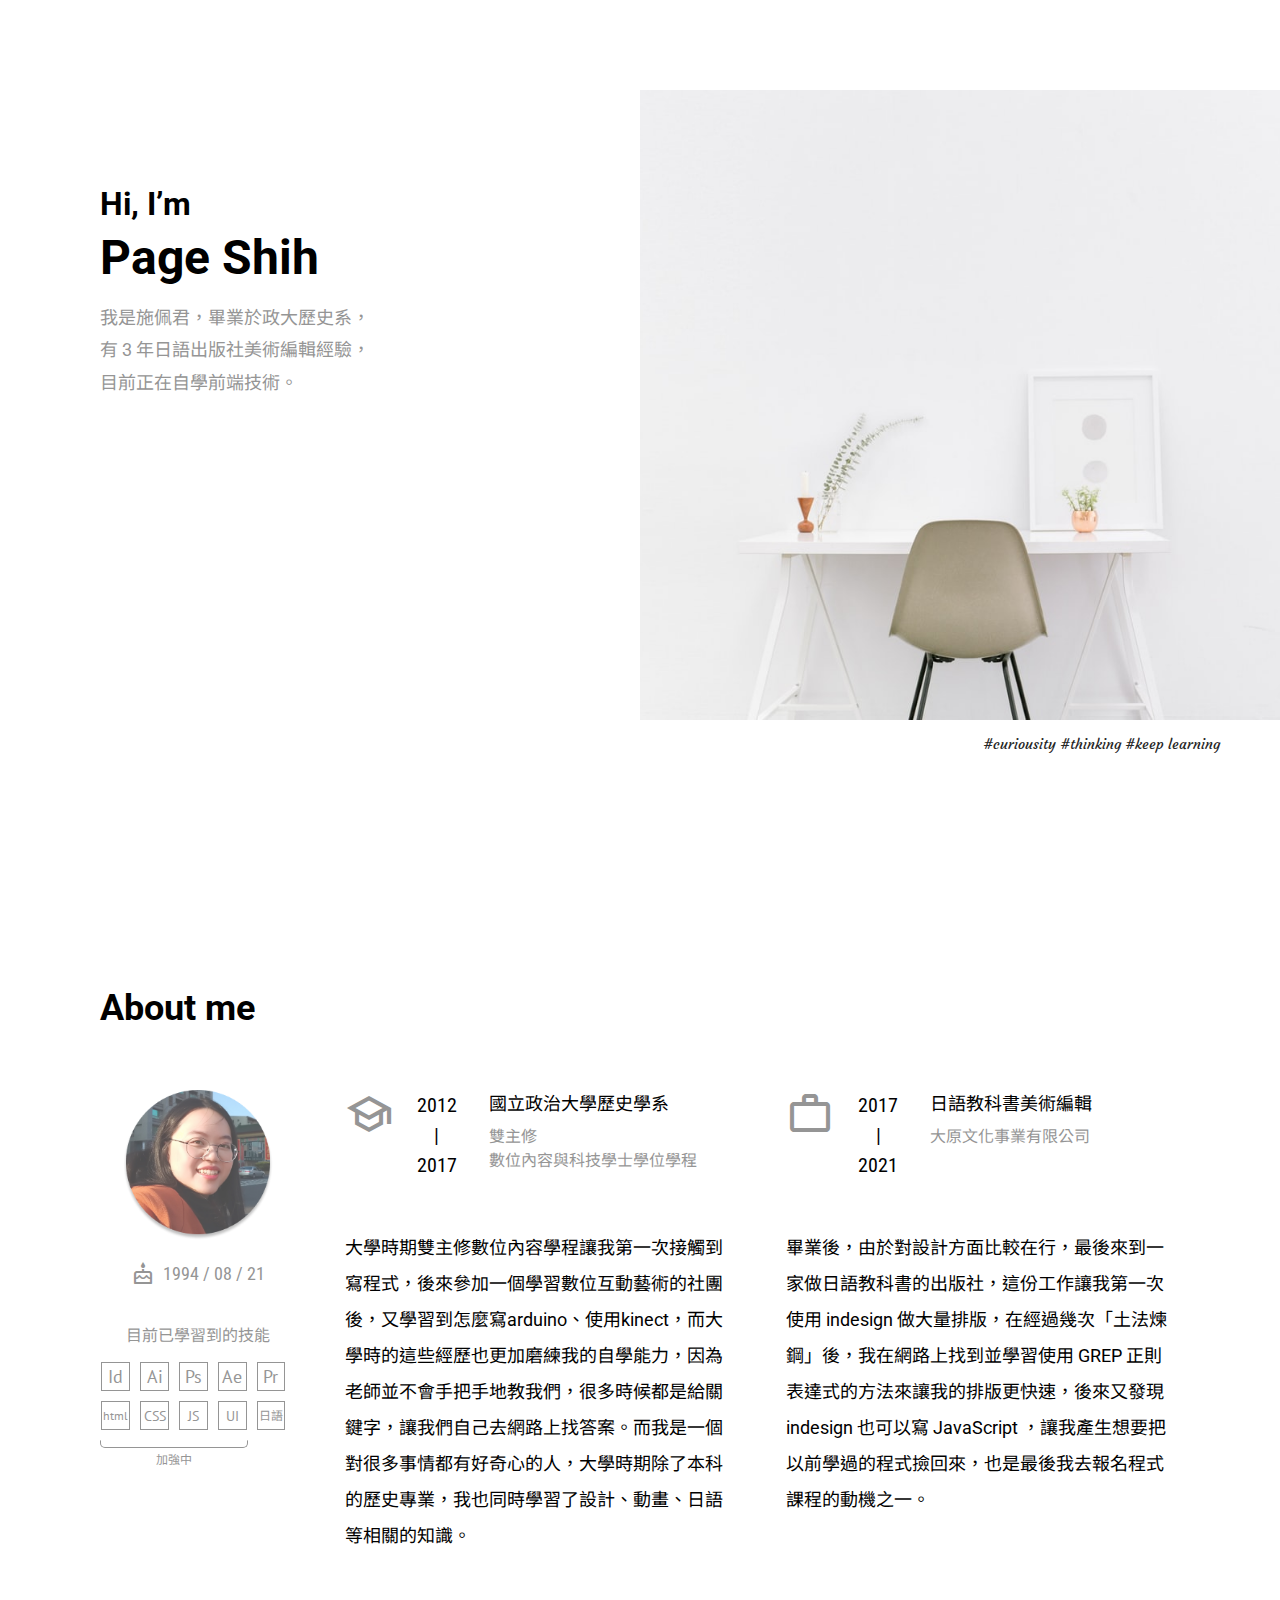
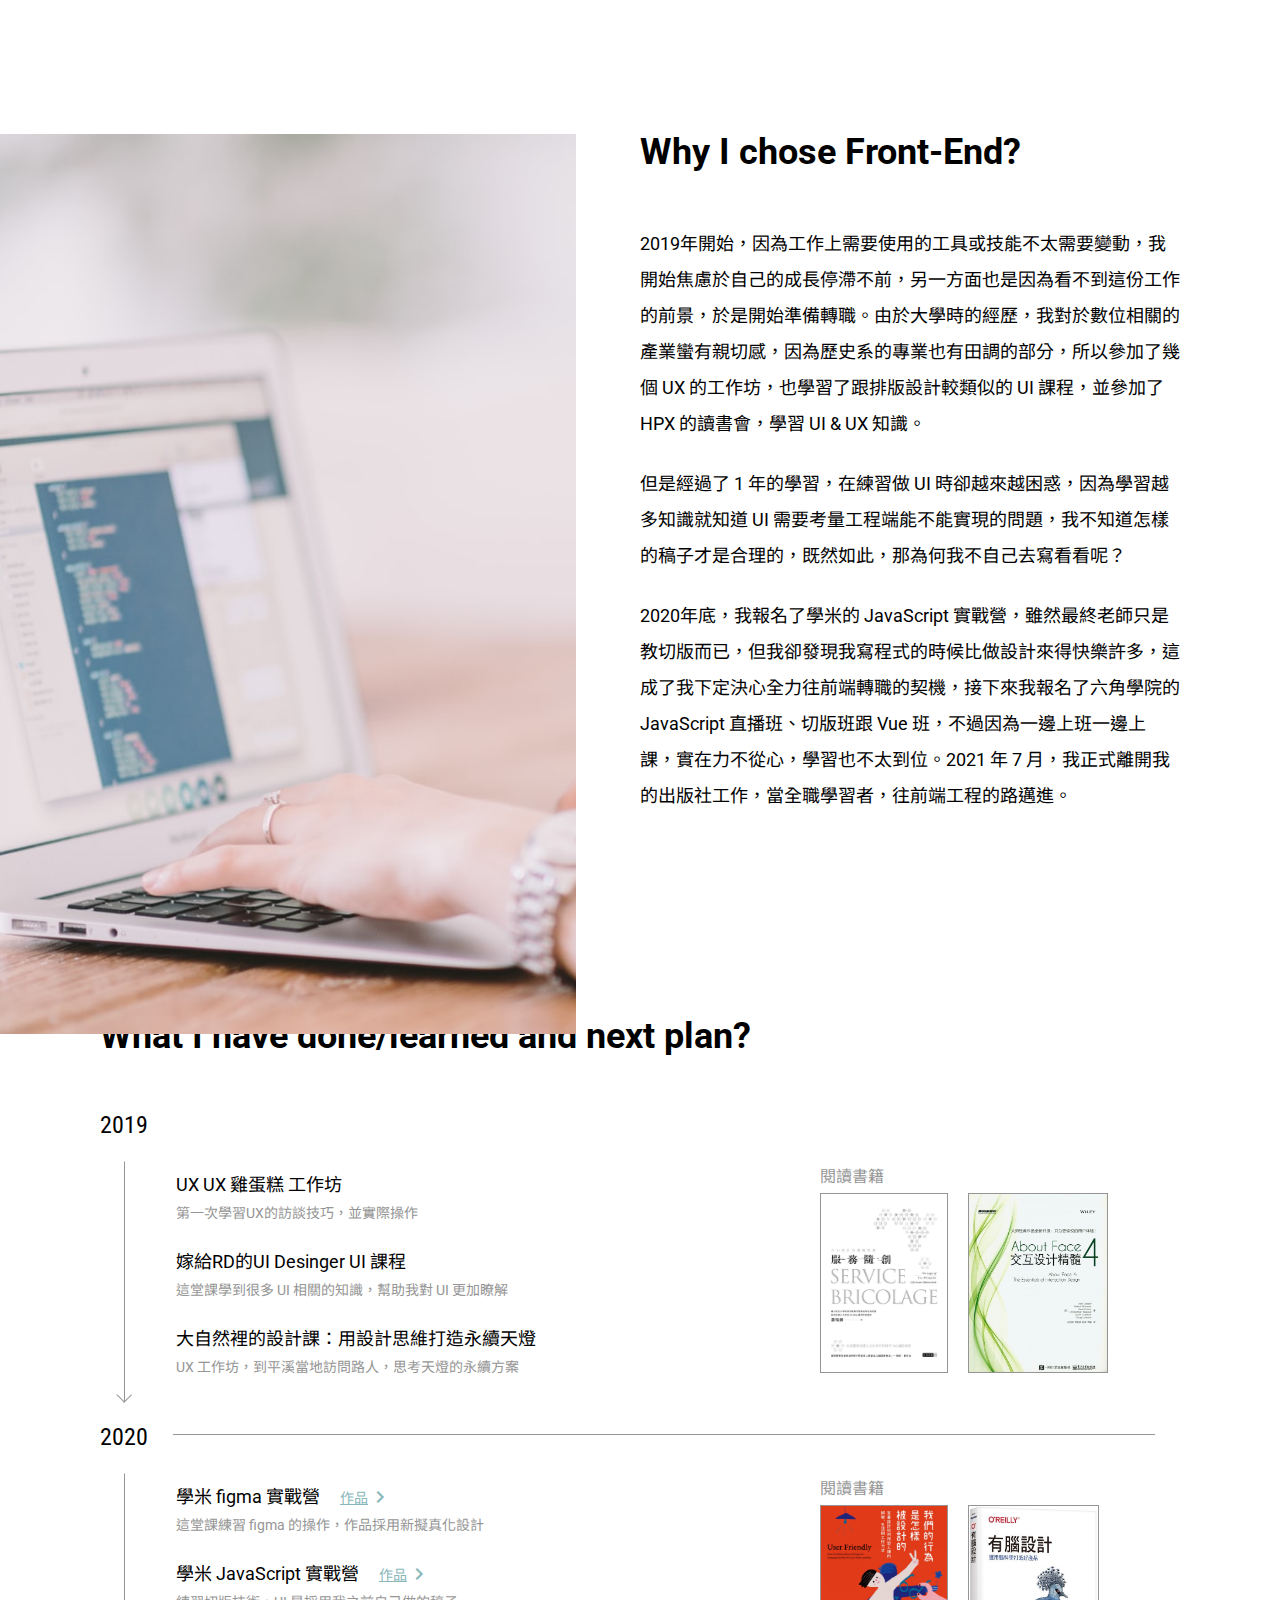
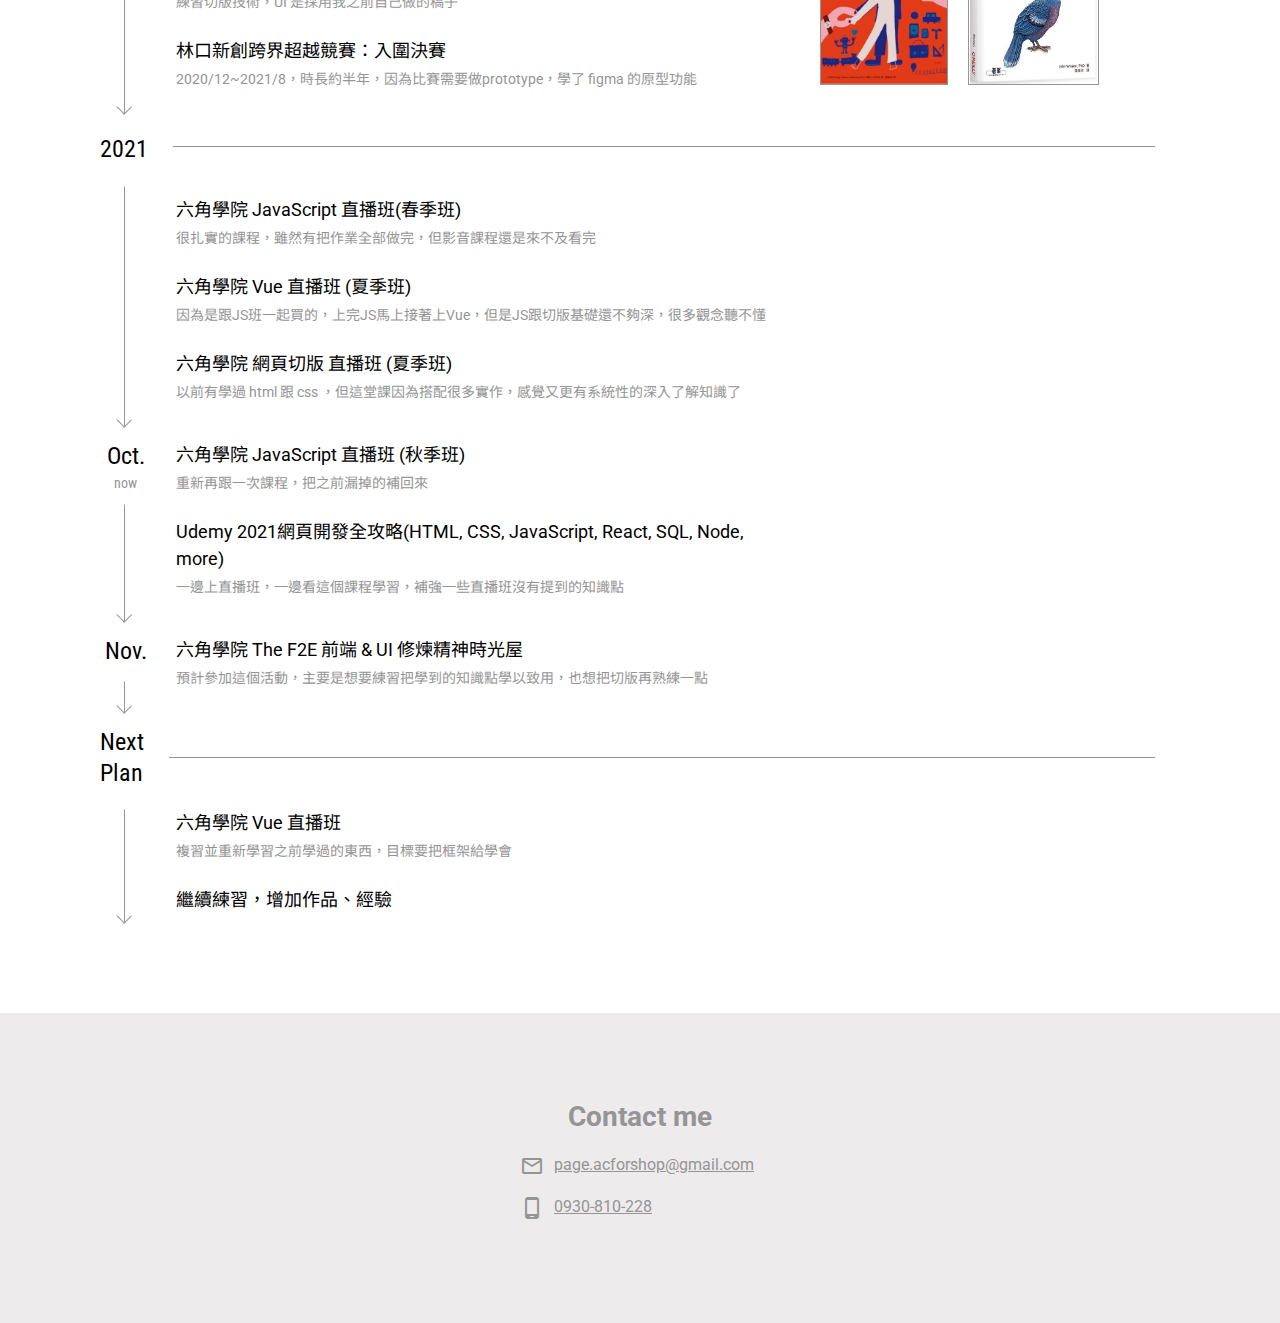
==== index.html @ a5bfc5cd "Add files via upload" ====
<!DOCTYPE html>
<html lang="en">

<head>
    <meta charset="UTF-8">
    <meta http-equiv="X-UA-Compatible" content="IE=edge">
    <meta name="viewport" content="width=device-width, initial-scale=1.0">
    <title>Document</title>
    <link href="https://fonts.googleapis.com/icon?family=Material+Icons+Outlined" rel="stylesheet">
    <link rel="preconnect" href="https://fonts.googleapis.com">
    <link rel="preconnect" href="https://fonts.gstatic.com" crossorigin>
    <link
        href="https://fonts.googleapis.com/css2?family=Courgette&family=Noto+Sans+TC&family=PT+Sans&family=Roboto+Condensed&family=Roboto:wght@400;700&display=swap"
        rel="stylesheet">
    <link rel="stylesheet" href="./style/style.css">
    <link rel="stylesheet" href="https://pro.fontawesome.com/releases/v5.10.0/css/all.css" integrity="sha384-AYmEC3Yw5cVb3ZcuHtOA93w35dYTsvhLPVnYs9eStHfGJvOvKxVfELGroGkvsg+p" crossorigin="anonymous"/>
</head>

<body>
    <!-- heading -->
    <section class="container vh-100">
        <div class="heading-deco">
            <div class="deco-pic">
                <img src="./images/heading.jpeg" alt="heading">
            </div>
            <p class="en-deco text-dark">#curiousity #thinking #keep learning</p>
        </div>
        <div class="heading-title">
            <p class="fw-bold fz-2 mb-0">Hi, I’m </p>
            <h1>Page Shih</h1>
            <p class="text-gray fz-1_125 intro">我是施佩君，畢業於政大歷史系，<br>
                有 3 年日語出版社美術編輯經驗，<br>目前正在自學前端技術。</p>
        </div>

    </section>

    <!-- about me -->
    <section class="container">
        <h2 class="mb-4">About me</h2>
        <div class="about-me">
            <div class="self-info">
                <img class="mb-1" src="./images/headshot.png" width="150px" alt="my headshot">
                <p class="en-num text-gray d-flex align-items-center mb-1_75"><span
                        class="material-icons-outlined me-0_5">
                        cake
                    </span><span>1994 / 08 / 21</span></p>
                <p class="text-gray mb-0_625 fz-1">目前已學習到的技能</p>
                <div class="skill-block text-gray">
                    <div class="block">
                        <p class="en-skill fz-1_125">Id</p>
                    </div>
                    <div class="block">
                        <p class="en-skill fz-1_125">Ai</p>
                    </div>
                    <div class="block">
                        <p class="en-skill fz-1_125">Ps</p>
                    </div>
                    <div class="block">
                        <p class="en-skill fz-1_125">Ae</p>
                    </div>
                    <div class="block">
                        <p class="en-skill fz-1_125">Pr</p>
                    </div>
                    <div class="block">
                        <p class="en-skill fz-0_75">html</p>
                    </div>
                    <div class="block">
                        <p class="en-skill fz-0_875">CSS</p>
                    </div>
                    <div class="block">
                        <p class="en-skill fz-0_875">JS</p>
                    </div>
                    <div class="block">
                        <p class="en-skill fz-0_875">UI</p>
                    </div>
                    <div class="block">
                        <p class="fz-0_75">日語</p>
                    </div>
                </div>
                <div class="skill-underline">
                    <div class="content">
                        <div class="bracket"></div>
                        <p class="text-gray fz-0_75 text-center">加強中</p>
                    </div>
                   
                </div>

            </div>
            <div class="experience">
                <div class="top">
                    <div class="icon material-icons-outlined fz-3 text-gray">school</div>
                    <div class="date">
                        <p class="en-num">2012</p>
                        <p>|</p>
                        <p class="en-num">2017</p>
                    </div>
                    <div class="title">
                        <p class="main">國立政治大學歷史學系</p>
                        <p class="sub">雙主修<br>
                            數位內容與科技學士學位學程 </p>
                    </div>
                </div>
                <p class="mb-0">
                    大學時期雙主修數位內容學程讓我第一次接觸到寫程式，後來參加一個學習數位互動藝術的社團後，又學習到怎麼寫arduino、使用kinect，而大學時的這些經歷也更加磨練我的自學能力，因為老師並不會手把手地教我們，很多時候都是給關鍵字，讓我們自己去網路上找答案。而我是一個對很多事情都有好奇心的人，大學時期除了本科的歷史專業，我也同時學習了設計、動畫、日語等相關的知識。
                </p>
            </div>
            <div class="experience">
                <div class="top">
                    <div class="icon material-icons-outlined fz-3 text-gray">work_outline</div>
                    <div class="date">
                        <p class="en-num">2017</p>
                        <p>|</p>
                        <p class="en-num">2021</p>
                    </div>
                    <div class="title">
                        <p class="main">日語教科書美術編輯</p>
                        <p class="sub">大原文化事業有限公司</p>
                    </div>
                </div>
                <p class="mb-0">畢業後，由於對設計方面比較在行，最後來到一家做日語教科書的出版社，這份工作讓我第一次使用 indesign 做大量排版，在經過幾次「土法煉鋼」後，我在網路上找到並學習使用
                    GREP 正則表達式的方法來讓我的排版更快速，後來又發現 indesign 也可以寫 JavaScript ，讓我產生想要把以前學過的程式撿回來，也是最後我去報名程式課程的動機之一。</p>
            </div>
        </div>
    </section>

    <!-- why I chose F2E -->
    <section class="container d-flex justify-content-end">
        <div class="deco-pic-l">
            <div class="deco-pic">
                <img src="./images/coding.jpeg" alt="coding">
            </div>
        </div>

        <div class="content-right">
            <h2>Why I chose Front-End?</h2>
            <p>2019年開始，因為工作上需要使用的工具或技能不太需要變動，我開始焦慮於自己的成長停滯不前，另一方面也是因為看不到這份工作的前景，於是開始準備轉職。由於大學時的經歷，我對於數位相關的產業蠻有親切感，因為歷史系的專業也有田調的部分，所以參加了幾個
                UX 的工作坊，也學習了跟排版設計較類似的 UI 課程，並參加了 HPX 的讀書會，學習 UI & UX 知識。</p>
            <p>但是經過了 1 年的學習，在練習做 UI 時卻越來越困惑，因為學習越多知識就知道 UI 需要考量工程端能不能實現的問題，我不知道怎樣的稿子才是合理的，既然如此，那為何我不自己去寫看看呢？</p>
            <p>2020年底，我報名了學米的 JavaScript 實戰營，雖然最終老師只是教切版而已，但我卻發現我寫程式的時候比做設計來得快樂許多，這成了我下定決心全力往前端轉職的契機，接下來我報名了六角學院的
                JavaScript 直播班、切版班跟 Vue 班，不過因為一邊上班一邊上課，實在力不從心，學習也不太到位。2021 年 7 月，我正式離開我的出版社工作，當全職學習者，往前端工程的路邁進。</p>
        </div>
    </section>

    <!-- what I have done/ -->
    <section class="container">
        <h2>What I have done/learned and next plan?</h2>
        <div class="mb-1_25">
            <h4 class="en-num">2019</h4>
            <div class="timeline-row">
                <div class="timeline-col d-flex">
                    <div class="arrow-down"></div>
                    <div class="pt-0_625">
                        <div class="timeline-item">
                            <h5>UX UX 雞蛋糕 工作坊</h5>
                            <p>第一次學習UX的訪談技巧，並實際操作</p>
                        </div>
                        <div class="timeline-item">
                            <h5>嫁給RD的UI Desinger UI 課程</h5>
                            <p>這堂課學到很多 UI 相關的知識，幫助我對 UI 更加瞭解</p>
                        </div>
                        <div class="timeline-item">
                            <h5>大自然裡的設計課：用設計思維打造永續天燈</h5>
                            <p>UX 工作坊，到平溪當地訪問路人，思考天燈的永續方案</p>
                        </div>
                    </div>
                </div>
                <div class="timeline-col">
                    <p class="text-gray fz-1 mb-0">閱讀書籍</p>
                    <div class="images-row">
                        <div class="img-outline">
                            <img src="./images/book1.jpeg" alt="服務隨創：少力設計的邏輯思維">
                        </div>
                        <div class="img-outline">
                            <img src="./images/book2.jpeg" alt="About Face 4：交互設計精髓">
                        </div>
                    </div>
                </div>
            </div>
        </div>
        <div class="mb-1_25">
            <h4 class="en-num d-flex">2020
                <hr>
            </h4>
            <div class="timeline-row">
                <div class="timeline-col d-flex">
                    <div class="arrow-down"></div>
                    <div class="pt-0_625">
                        <div class="timeline-item">
                            <h5>學米 figma 實戰營<a class="links fz-0_875"
                                    href="https://www.figma.com/file/PwWE3hJcyIL1hSvM4oDMRc/21-day-challenge?node-id=84%3A1813">作品<span
                                        class="material-icons-outlined link-arrow">chevron_right</span></a></h5>
                            <p>這堂課練習 figma 的操作，作品採用新擬真化設計</p>
                        </div>
                        <div class="timeline-item">
                            <h5>學米 JavaScript 實戰營<a class="links fz-0_875"
                                    href="https://pageshih.github.io/UdonShop/">作品<span
                                        class="material-icons-outlined link-arrow">chevron_right</span></a></h5>
                            <p>練習切版技術，UI 是採用我之前自己做的稿子</p>
                        </div>
                        <div class="timeline-item">
                            <h5>林口新創跨界超越競賽：入圍決賽</h5>
                            <p>2020/12~2021/8，時長約半年，因為比賽需要做prototype，學了 figma 的原型功能</p>
                        </div>
                    </div>
                </div>
                <div class="timeline-col">
                    <p class="text-gray fz-1 mb-0">閱讀書籍</p>
                    <div class="images-row">
                        <div class="img-outline">
                            <img src="./images/book3.jpeg" alt="我們的行為是怎樣被設計的：友善設計如何改變人類的娛樂、生活與工作方式">
                        </div>
                        <div class="img-outline">
                            <img src="./images/book4.jpeg" alt="有腦設計：用腦科學打造好產品">
                        </div>
                    </div>
                </div>
            </div>
        </div>
        <div class="mb-0_875">
            <h4 class="en-num d-flex">2021
                <hr>
            </h4>
            <div class="timeline-row">
                <div class="timeline-col d-flex">
                    <div class="arrow-down"></div>
                    <div class="pt-0_625">
                        <div class="timeline-item">
                            <h5>六角學院 JavaScript 直播班(春季班)</h5>
                            <p>很扎實的課程，雖然有把作業全部做完，但影音課程還是來不及看完</p>
                        </div>
                        <div class="timeline-item">
                            <h5>六角學院 Vue 直播班 (夏季班)</h5>
                            <p>因為是跟JS班一起買的，上完JS馬上接著上Vue，但是JS跟切版基礎還不夠深，很多觀念聽不懂</p>
                        </div>
                        <div class="timeline-item">
                            <h5>六角學院 網頁切版 直播班 (夏季班)</h5>
                            <p>以前有學過 html 跟 css ，但這堂課因為搭配很多實作，感覺又更有系統性的深入了解知識了</p>
                        </div>
                    </div>
                </div>
            </div>
        </div>
        <div class="d-flex mb-0_875">
            <div class="timeline-month">
                <h4 class="en-num mb-0_25 text-center">Oct.</h4>
                <p class="en-num text-gray fz-0_875 text-center">now</p>
                <div class="arrow-down"></div>
            </div>
            <div class="timeline-row">
                <div class="timeline-col">

                    <div class="timeline-item">
                        <h5>六角學院 JavaScript 直播班 (秋季班)</h5>
                        <p>重新再跟一次課程，把之前漏掉的補回來</p>
                    </div>
                    <div class="timeline-item">
                        <h5>Udemy 2021網頁開發全攻略(HTML, CSS, JavaScript, React, SQL, Node, more)</h5>
                        <p>一邊上直播班，一邊看這個課程學習，補強一些直播班沒有提到的知識點</p>
                    </div>

                </div>
            </div>
        </div>
        <div class="d-flex mb-0_875">
            <div class="timeline-month">
                <h4 class="en-num mb-0_875 text-center">Nov.</h4>
                <div class="arrow-down"></div>
            </div>
            <div class="timeline-row">
                <div class="timeline-col">

                    <div class="timeline-item">
                        <h5>六角學院 The F2E 前端 & UI 修煉精神時光屋</h5>
                        <p>預計參加這個活動，主要是想要練習把學到的知識點學以致用，也想把切版再熟練一點</p>
                    </div>

                </div>
            </div>
        </div>
        <h4 class="en-num d-flex align-items-center">Next<br>Plan
            <hr>
        </h4>
        <div class="timeline-row">
            <div class="timeline-col d-flex">
                <div class="arrow-down"></div>
                <div class="p-0">
                    <div class="timeline-item">
                        <h5>六角學院 Vue 直播班</h5>
                        <p>複習並重新學習之前學過的東西，目標要把框架給學會</p>
                    </div>
                    <div class="timeline-item">
                        <h5>繼續練習，增加作品、經驗</h5>
                    </div>
                </div>
            </div>
    </section>

    <!-- contact me -->
    <section class="bg-light">
        <div class="container contact-info">
        <h3>Contact me</h3>
        <p class="icon-info"><a href="mailto:page.acforshop@gmail.com"><span class="material-icons-outlined icon-inline">
            email
            </span>page.acforshop@gmail.com</a> </p>
            <p class="icon-info"><a href="tel:0930-810-228"><span class="material-icons-outlined icon-inline">
                phone_android
                </span>0930-810-228</a></p>
                <div class="icon-link">
                <a class="text-gray fz-3" href=""><i class="fab fa-github"></i></a>
                <a class="text-gray fz-3" href=""><i class="fab fa-codepen"></i></a>
            </div>
            </div>
    </section>
</body>

</html>
---- style/style.css ----
/* css reset */
/* http://meyerweb.com/eric/tools/css/reset/ 
   v2.0 | 20110126
   License: none (public domain)
*/

html,
body,
div,
span,
applet,
object,
iframe,
h1,
h2,
h3,
h4,
h5,
h6,
p,
blockquote,
pre,
a,
abbr,
acronym,
address,
big,
cite,
code,
del,
dfn,
em,
img,
ins,
kbd,
q,
s,
samp,
small,
strike,
strong,
sub,
sup,
tt,
var,
b,
u,
i,
center,
dl,
dt,
dd,
ol,
ul,
li,
fieldset,
form,
label,
legend,
table,
caption,
tbody,
tfoot,
thead,
tr,
th,
td,
article,
aside,
canvas,
details,
embed,
figure,
figcaption,
footer,
header,
hgroup,
menu,
nav,
output,
ruby,
section,
summary,
time,
mark,
audio,
video {
  margin: 0;
  padding: 0;
  border: 0;
  font-size: 100%;
  font: inherit;
  vertical-align: baseline;
}
/* HTML5 display-role reset for older browsers */
article,
aside,
details,
figcaption,
figure,
footer,
header,
hgroup,
menu,
nav,
section {
  display: block;
}
body {
  line-height: 1;
}
ol,
ul {
  list-style: none;
}
blockquote,
q {
  quotes: none;
}
blockquote:before,
blockquote:after,
q:before,
q:after {
  content: "";
  content: none;
}
table {
  border-collapse: collapse;
  border-spacing: 0;
}


/* variables */
:root{
    --font-size: 16px;
    --padding-x: 10px;
    --space: 16px;
    --light:#EDEBEB;
    --gray: #959595;
    --dark: #252525;
    --link: #89B7BA;
}

/* base */
*, *:hover, *:after {
    font-family: 'Roboto','Noto Sans TC';
    font-weight: 400;
    box-sizing: border-box;
}

h1{
    font-weight: 700;
    font-size: calc(var(--font-size) * 3);
    margin-bottom: 20px;
}

h2{
    font-weight: 700;
    font-size: calc(var(--font-size) * 2.25);
    margin-bottom: 56px;
}
h3{
    font-weight: 700;
    font-size: calc(var(--font-size) * 1.75);
    margin-bottom: 18px;
    text-align: center;
    color: var(--gray);
}
h4{
    font-size: calc(var(--font-size) * 1.5);
    margin-bottom: 20px;
    line-height: 1.3;
}
h5{
    font-size: calc(var(--font-size) * 1.125);
    line-height: 1.5;
    margin-bottom: 5px;
}

p{
    font-size: calc(var(--font-size) * 1.125);
    line-height: 2;
    margin-bottom: 24px;
}

img{
    display: block;
}
section{
    padding-top: 90px;
    padding-bottom: 90px;
    padding-left: var(--padding-x);
    padding-right: var(--padding-x);
    height: auto;
}


/* utilities */
.container{
    max-width: 1100px;
    margin: 0 auto;
    padding-left:  var(--padding-x);
    padding-right: var(--padding-x);
}
.vh-100{
    height: 100vh;
}

.d-flex{
    display: flex;
}
.align-items-center{
    align-items: center;
}
.justify-content-end{
    justify-content: flex-end;
}

.en-deco{
    font-family: 'Courgette';
}
.en-num{
    font-family: 'Roboto Condensed';
}
.en-skill{
    font-family: 'PT Sans';
}
.text-dark{
    color: var(--dark);
}
.text-gray{
    color: var(--gray);
}
.text-center{
    text-align: center;
}
.fw-bold{
    font-weight: 700;
}
.fz-3{
    font-size: calc(var(--font-size) * 3);
}
.fz-2{
    font-size: calc(var(--font-size) * 2);
}
.fz-1_125{
    font-size: calc(var(--font-size) * 1.125);
}
.fz-1{
    font-size: var(--font-size);
}
.fz-0_875{
    font-size: calc(var(--font-size) * 0.875);
}
.fz-0_75{
    font-size: calc(var(--font-size) * 0.75);
}

.mb-0{
    margin-bottom: 0;
}
.mb-0_25{
    margin-bottom: calc(var(--space) * 0.25);
}
.mb-0_5{
    margin-bottom: calc(var(--space) * 0.5);
}
.mb-0_625{
    margin-bottom: calc(var(--space) * 0.625);
}
.mb-0_875{
    margin-bottom: calc(var(--space) * 0.875);
}

.mb-1{
    margin-bottom: var(--space);
}
.mb-1_25{
    margin-bottom: calc(var(--space) * 1.25);
}
.mb-1_75{
    margin-bottom: calc(var(--space) * 1.75);
}
.mb-4{
    margin-bottom: calc(var(--space) * 4);
}

.me-0_5{
    margin-right: calc(var(--space) * 0.5);
}
.me-1_5{
    margin-right: calc(var(--space) * 1.5);
}
.me-2{
    margin-right: calc(var(--space) * 2);

}

.p-0{
    padding: 0;
}

.pt-0_625{
    padding-top: calc(var(--space) * 0.625);
}

.bg-light{
    background-color: var(--light);
}




/* layout */
.heading-deco{
    position: absolute;
    width: 50%;
    height: 70%;
    right:0px;
}
.deco-pic{
    overflow: hidden;
    height: 100%;
}
.deco-pic img{
    height: 100%;
    width: 100%;
    object-fit: cover;

}
.heading-deco p{
    margin-top: 10px;
    margin-right: 60px;
    text-align: right;
    font-size: calc(var(--font-size) * 0.875);
}

.heading-title{
    margin-top: 8%;
    display: flex;
    flex-direction: column;
    justify-content: center;
}

.heading-title p{
    line-height: 1.8;
}

.about-me{
    display: flex;
    justify-content: space-between;
}

.self-info{
    flex-basis: 20%;
    flex-grow: 1;
    display: flex;
    flex-direction: column;
    align-items: center;
}


.skill-block{
    display: grid;
    grid-template-columns: repeat(5, 1fr);
}

.skill-block .block{
    width: calc(var(--space) * 1.8);
    height: calc(var(--space) * 1.8);
    border: 1px solid var(--gray);
    margin-right: 10px;
    margin-bottom: 10px;
}
.skill-block .block p{
    margin-bottom: 0;
    line-height: calc(var(--font-size) * 1.8);
    text-align: center;
}
.skill-underline{
    display: grid;
    grid-template-columns: 3fr 1fr;
    width: 100%;
}

.skill-underline .bracket{
    border: 1px solid var(--gray);
    border-color: transparent var(--gray) var(--gray) var(--gray);
    height: 8px;
    border-radius: 0 0 5px 5px;
}

.experience{
    flex-basis: 40%;
    margin-left: 48px;
    flex-shrink: 1;
}
.experience .icon{
    margin-right: calc(var(--space) * 1.5);
}
.experience .top{
    display: flex;
    margin-bottom: 50px;
}
.experience .date{
    margin-right: calc(var(--space) * 2);
}
.experience .date p{
    font-size: calc(var(--font-size) * 1.25);
    margin-bottom: 0px;
    text-align: center;
    line-height: 1.5;
}
.experience .title p{
    line-height: 1.5;
}
.experience .main{
    margin-bottom: calc(var(--space) * 0.5);
}
.experience .sub{
    margin-bottom: 0;
    color:var(--gray);
    font-size: var(--font-size);
}

.deco-pic-l{
    max-width: 45%;
    height: 100%;
    position: absolute;
    left: 0;
}

.content-right{
    flex-basis: 50%;
}



/* components */

.timeline-row{
    display: grid;
    grid-template-columns: 2fr 1fr;
}
.arrow-down{
    border: 1px solid var(--gray);
    border-color: transparent transparent transparent var(--gray);
    margin-right: 50px;
    margin-left: 24px;
    position: relative;
}

.arrow-down::before{
    content:"";
    border: 1px solid var(--gray);
    border-color: transparent transparent transparent var(--gray);
    height: 10px;
    position: absolute;
    bottom: -3px;
    right:3px;
    transform: rotate(-45deg);
}

.arrow-down::after{
    content:"";
    border: 1px solid var(--gray);
    border-color: transparent transparent transparent var(--gray);
    height: 12px;
    position: absolute;
    bottom: -4px;
    left: 2px;
    transform: rotate(45deg);
}
.timeline-col{
    flex-basis: 500px;
}
.timeline-item{
    margin-bottom: 10px;
    padding-right: 50px;
}
.timeline-item p{
    color: var(--gray);
    font-size: calc(var(--font-size) * 0.875);
    line-height: 1.5;
}

.timeline-month{
    display: flex;
    flex-direction: column;
}

.timeline-month h4, .timeline-month p{
    margin-right: 25px;
}
.timeline-month p{
    margin-bottom: calc(var(--space) * 0.875);
    line-height: 1;
}
.timeline-month .arrow-down{
    flex-grow: 1;
}

.images-row{
    display: flex;
    overflow: hidden;
    width: 100%;
    height: 100%;
}

.img-outline{
    border:1px solid var(--gray);
    height: 180px;
    margin-right: 20px;
}

.images-row img{
    object-fit: cover;
    height: 100%;
}

.links{
    color: var(--link);
    display: inline-block;
    margin-left: 20px;
}
.links:hover{
    color: var(--gray);

}

.link-arrow{
   vertical-align: bottom;
}

h4 hr{
    display: inline-block;
    flex-grow: 1;
    border: none;
    height: 1px;
    background-color: var(--gray);
    margin-left: 25px;
    margin-right: 25px;
    
}

.icon-info{
    color: var(--gray);
    font-size: var(--font-size);
    width: 240px;
    margin-bottom: 10px;
    margin-left: auto;
    margin-right: auto;
}
.icon-info a{
    color: var(--gray);
}
.icon-inline{
    display: inline-block;
    margin-right: 10px;
    vertical-align: middle;
}

.icon-link{
    width: 200px;
    margin-right: auto;
    margin-left: auto;
    display: flex;
    justify-content: center;
}
.icon-link a{
    display: inline-block;
    margin-right: 20px;
}

.contact-info a:hover{
    color: var(--dark);
}
.contact-info .fab:hover{
    color: var(--dark);
}
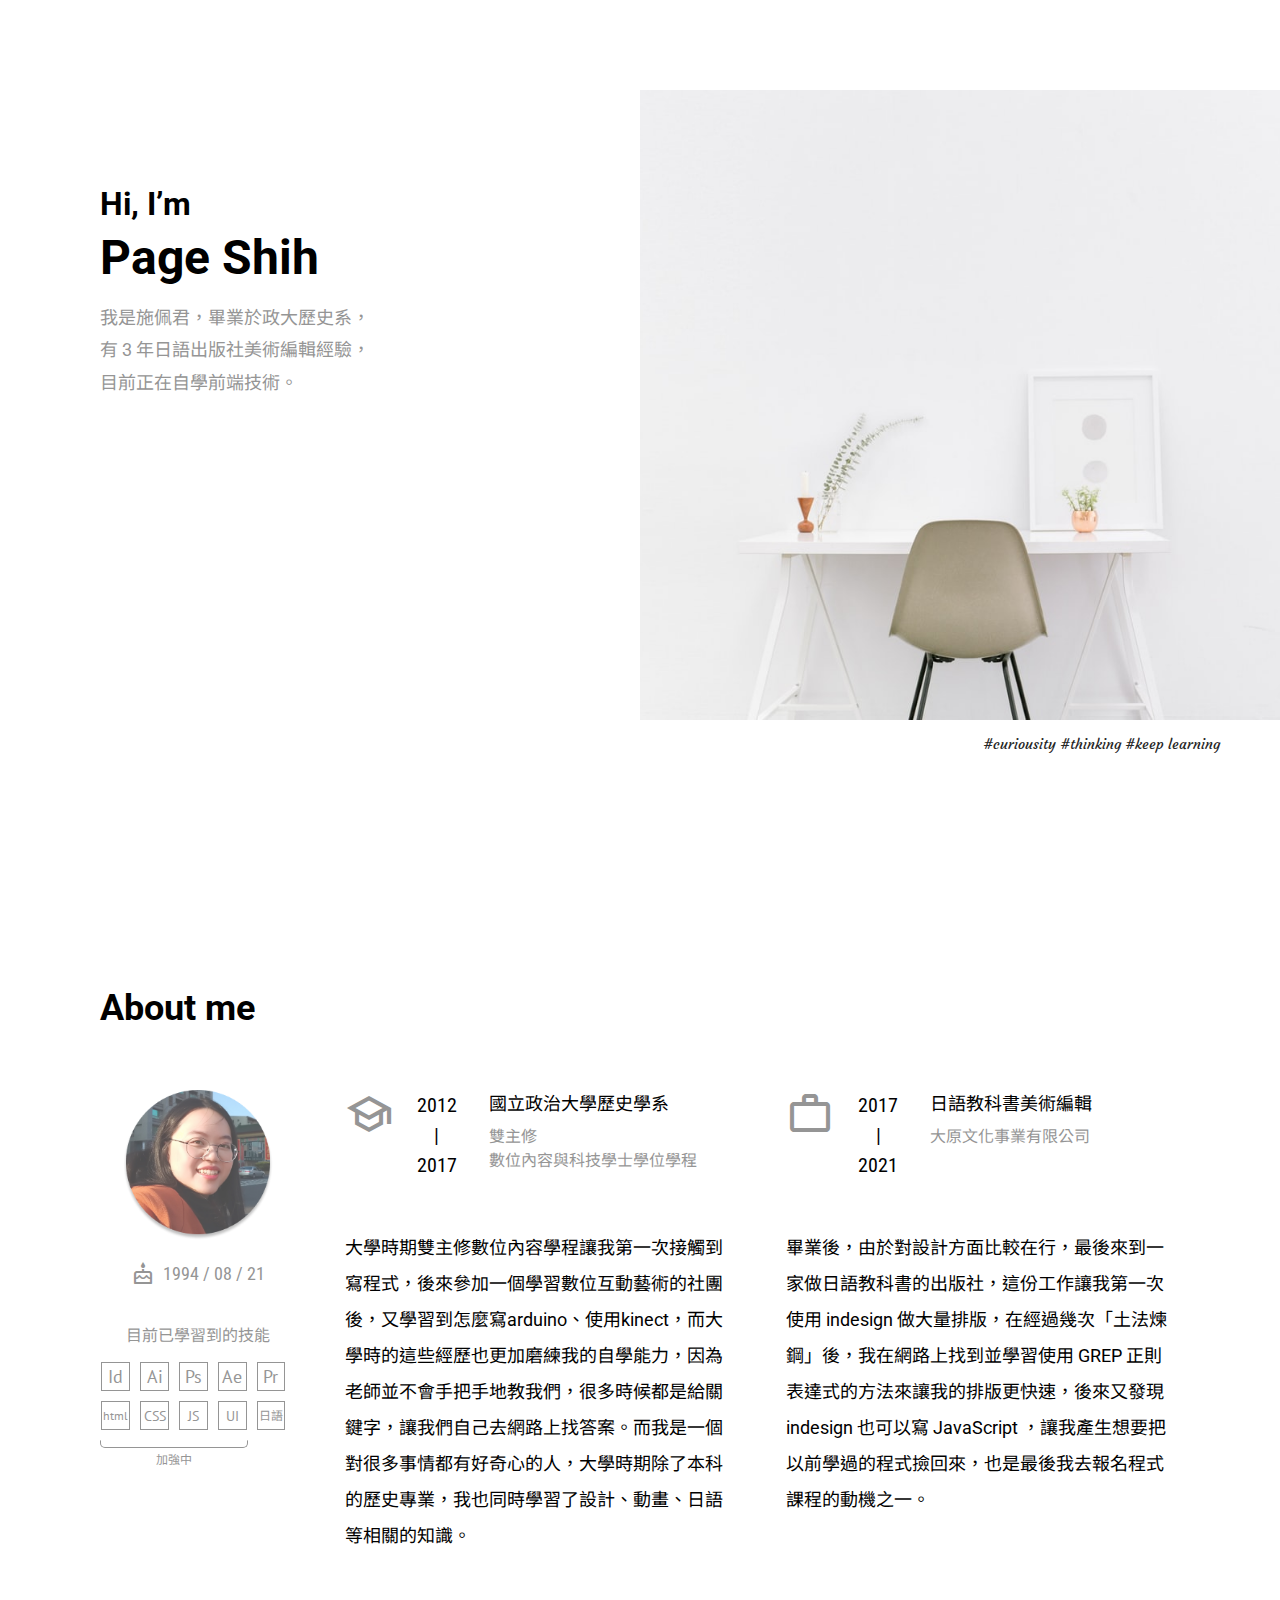
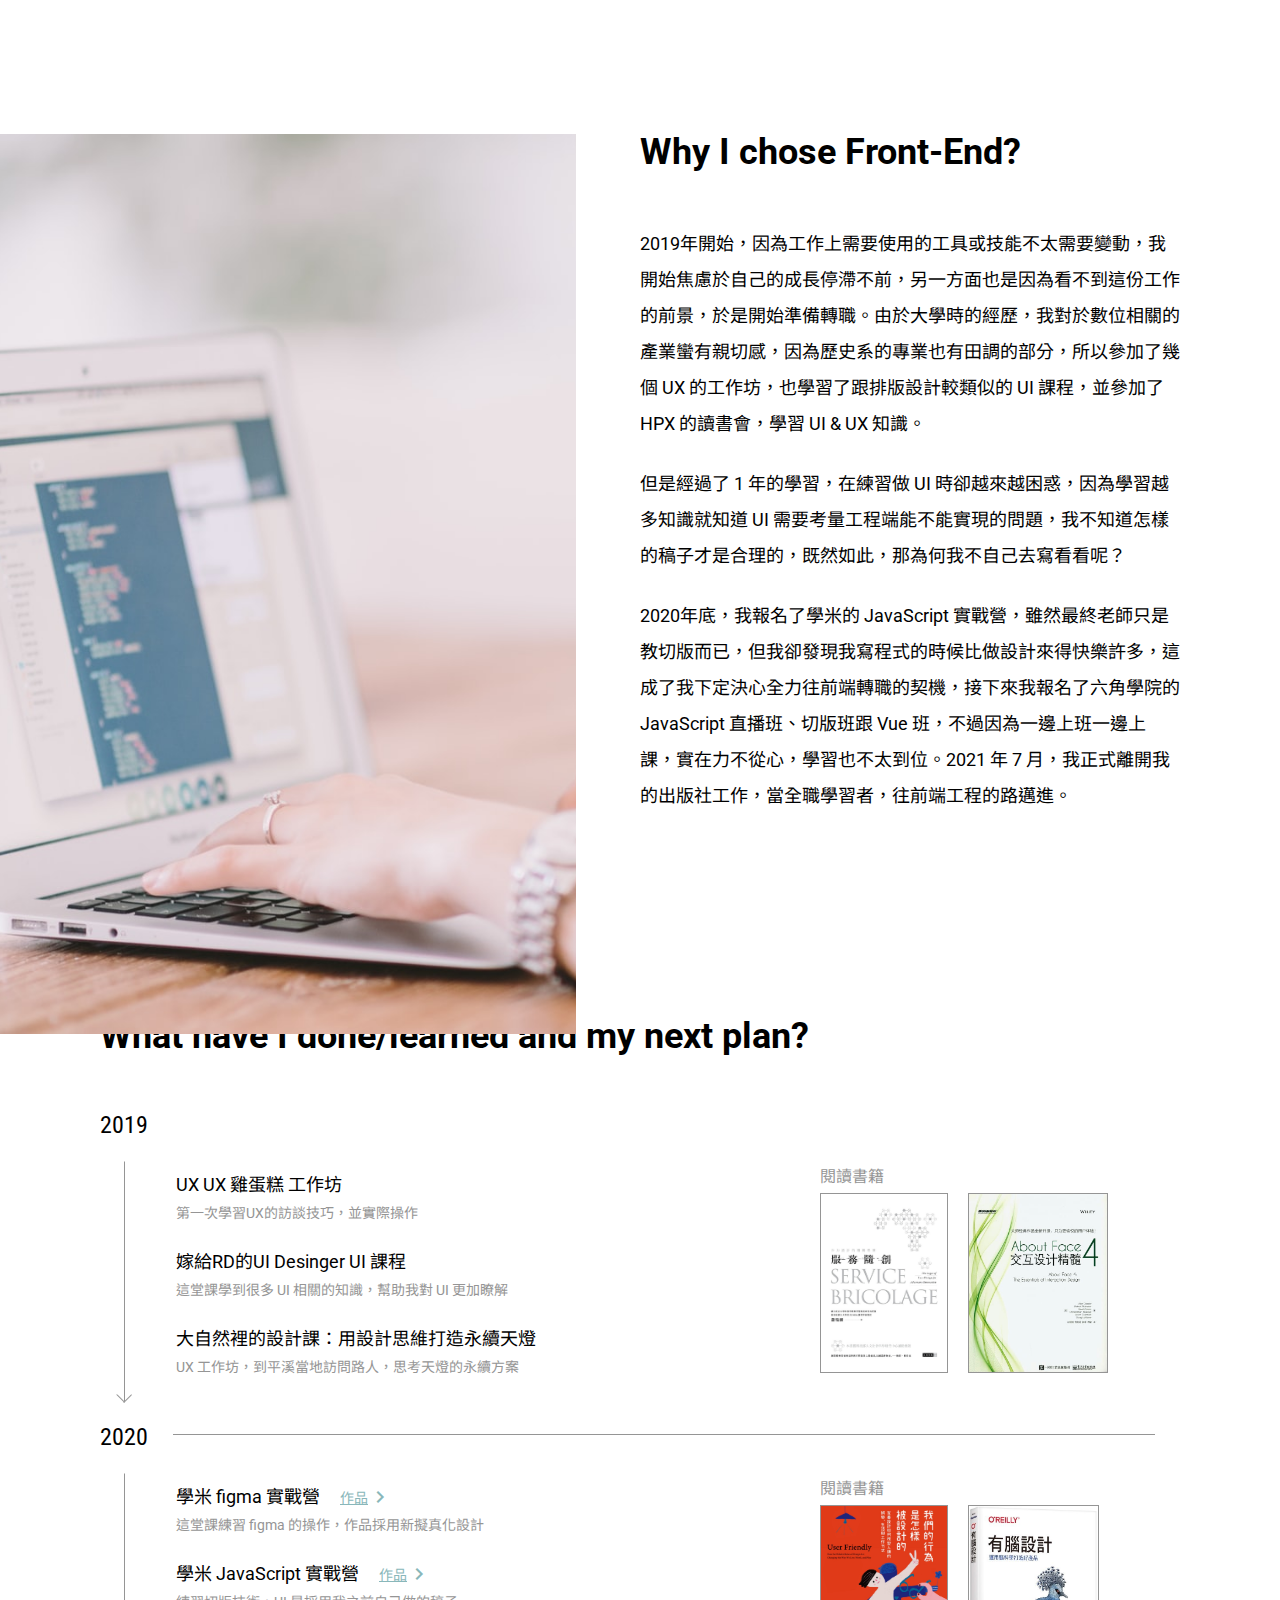
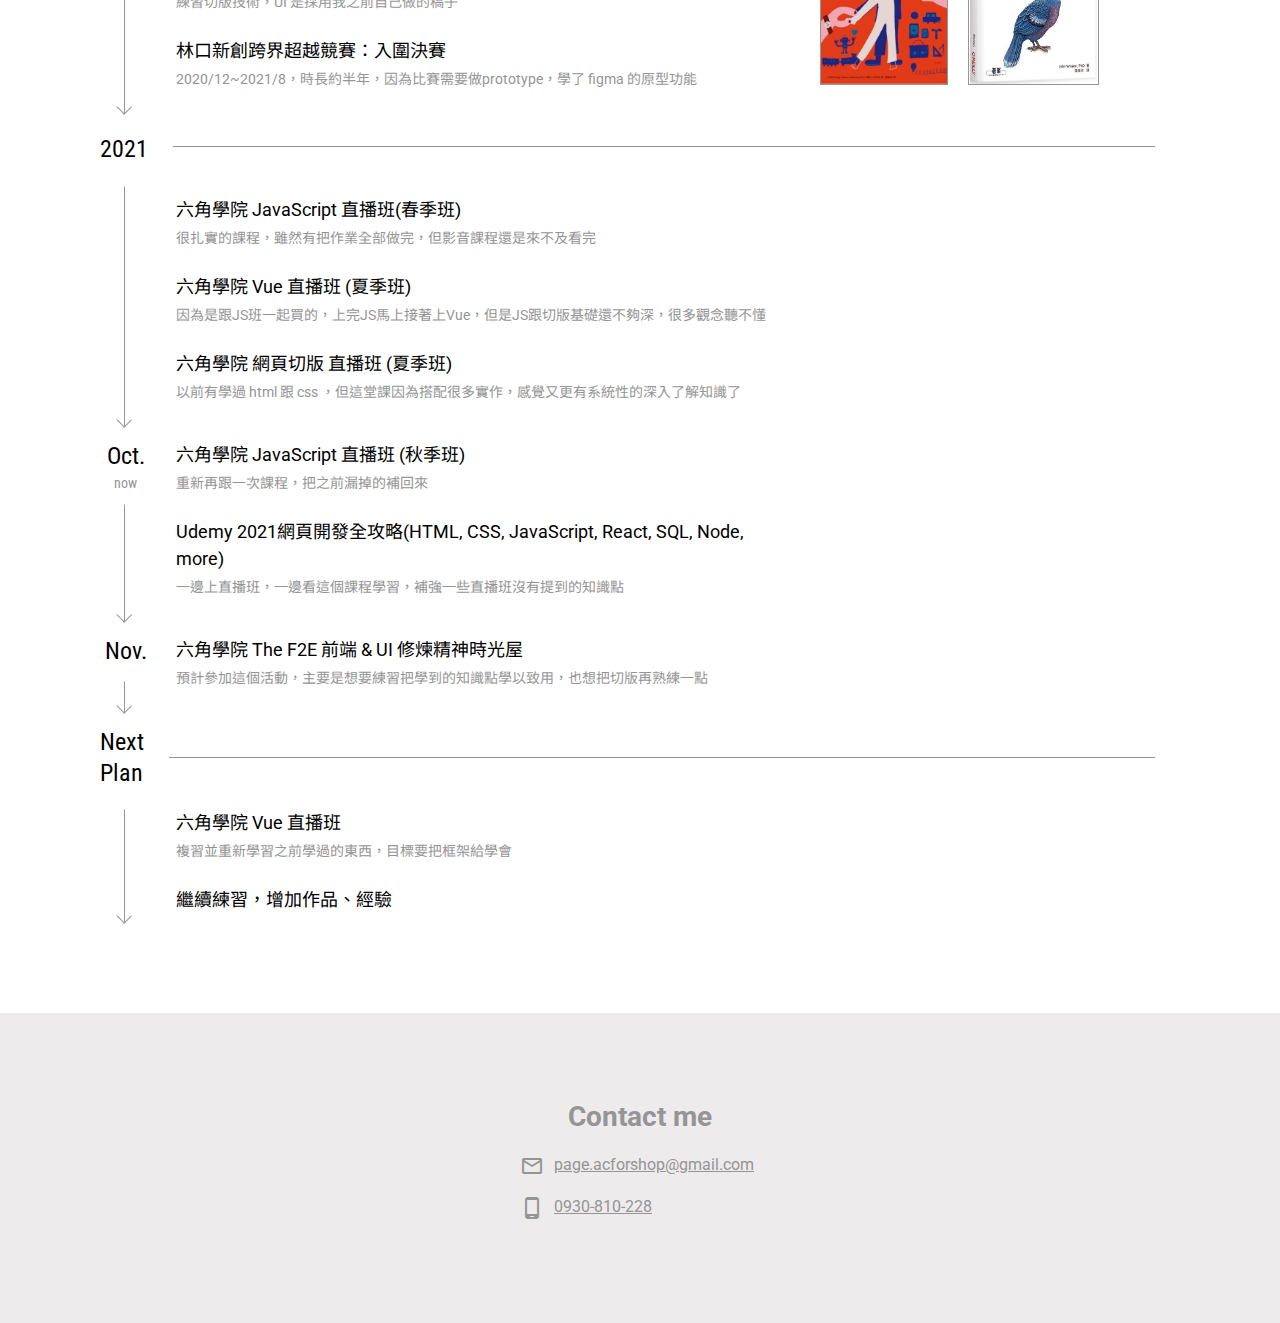
==== commit 7b65ab03: "Add files via upload" ====
--- a/index.html
+++ b/index.html
@@ -143,7 +143,7 @@
 
     <!-- what I have done/ -->
     <section class="container">
-        <h2>What I have done/learned and next plan?</h2>
+        <h2>What have I done/learned and my next plan?</h2>
         <div class="mb-1_25">
             <h4 class="en-num">2019</h4>
             <div class="timeline-row">
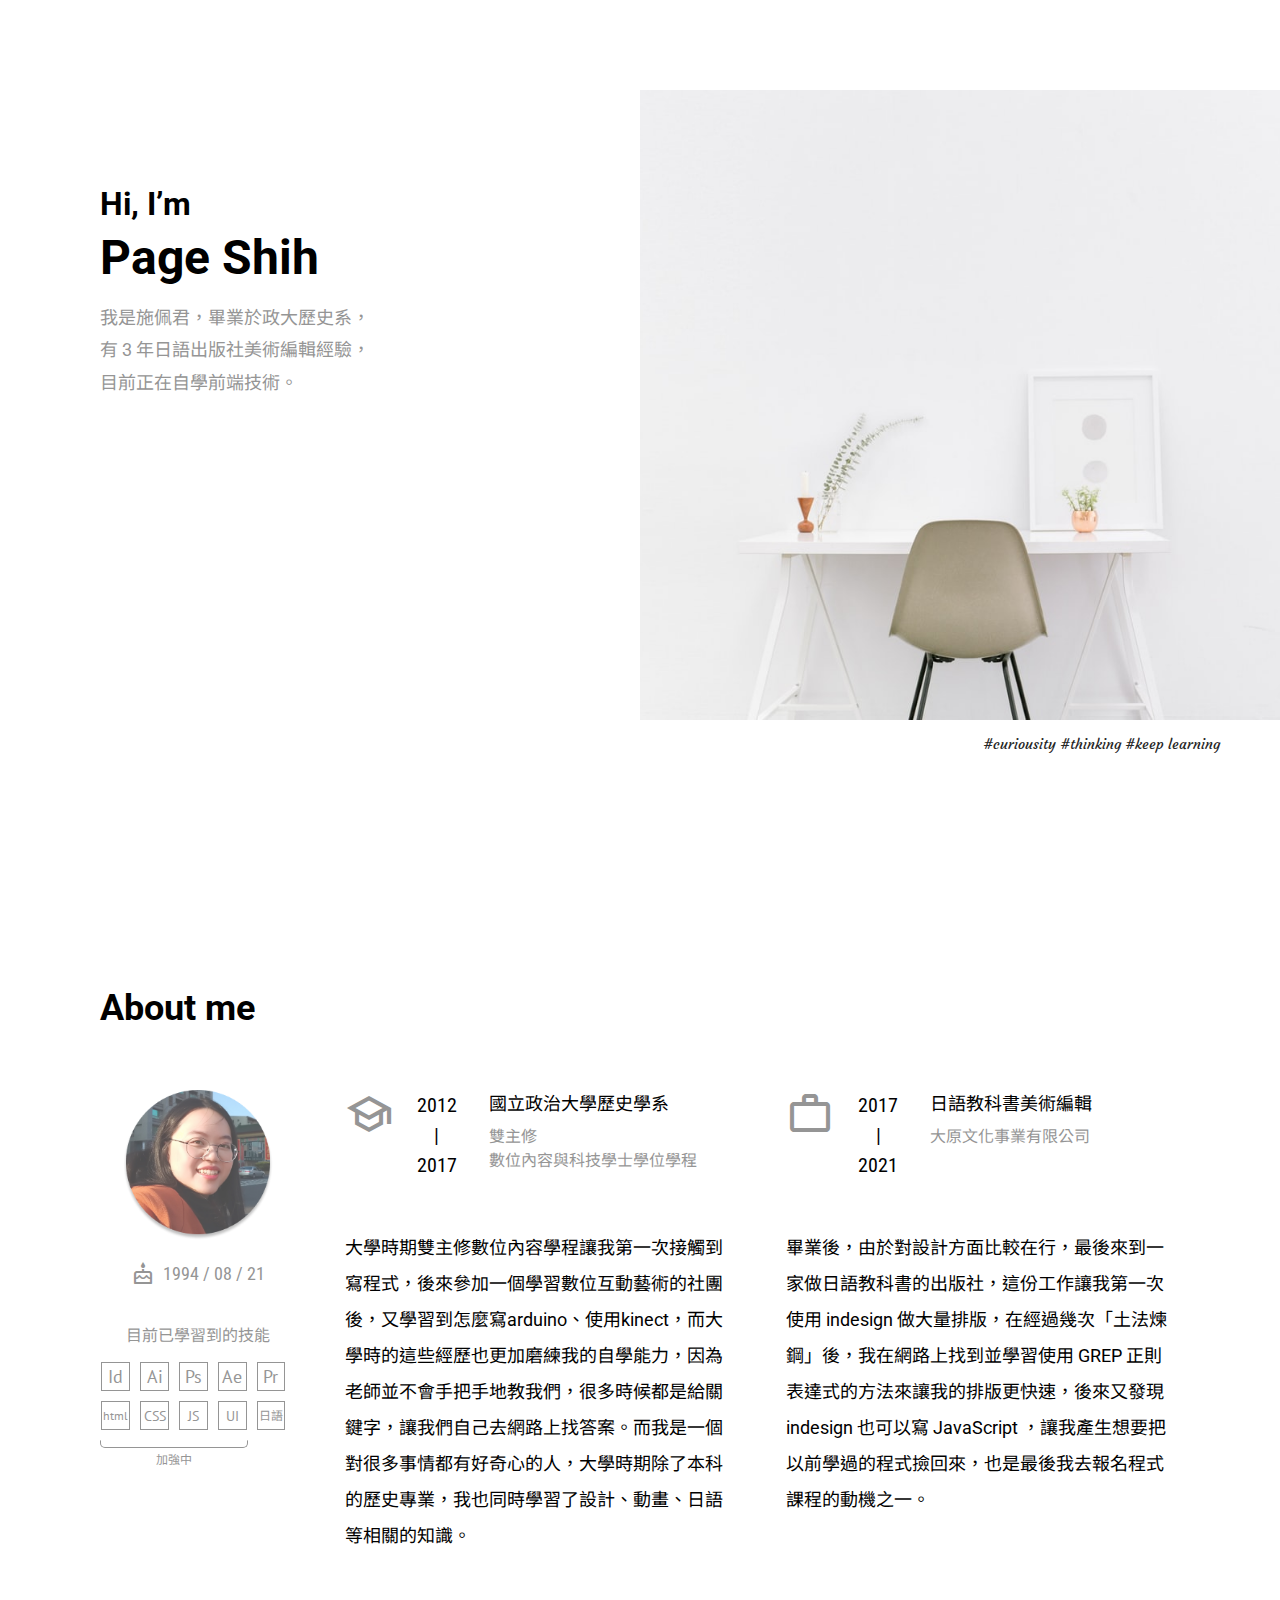
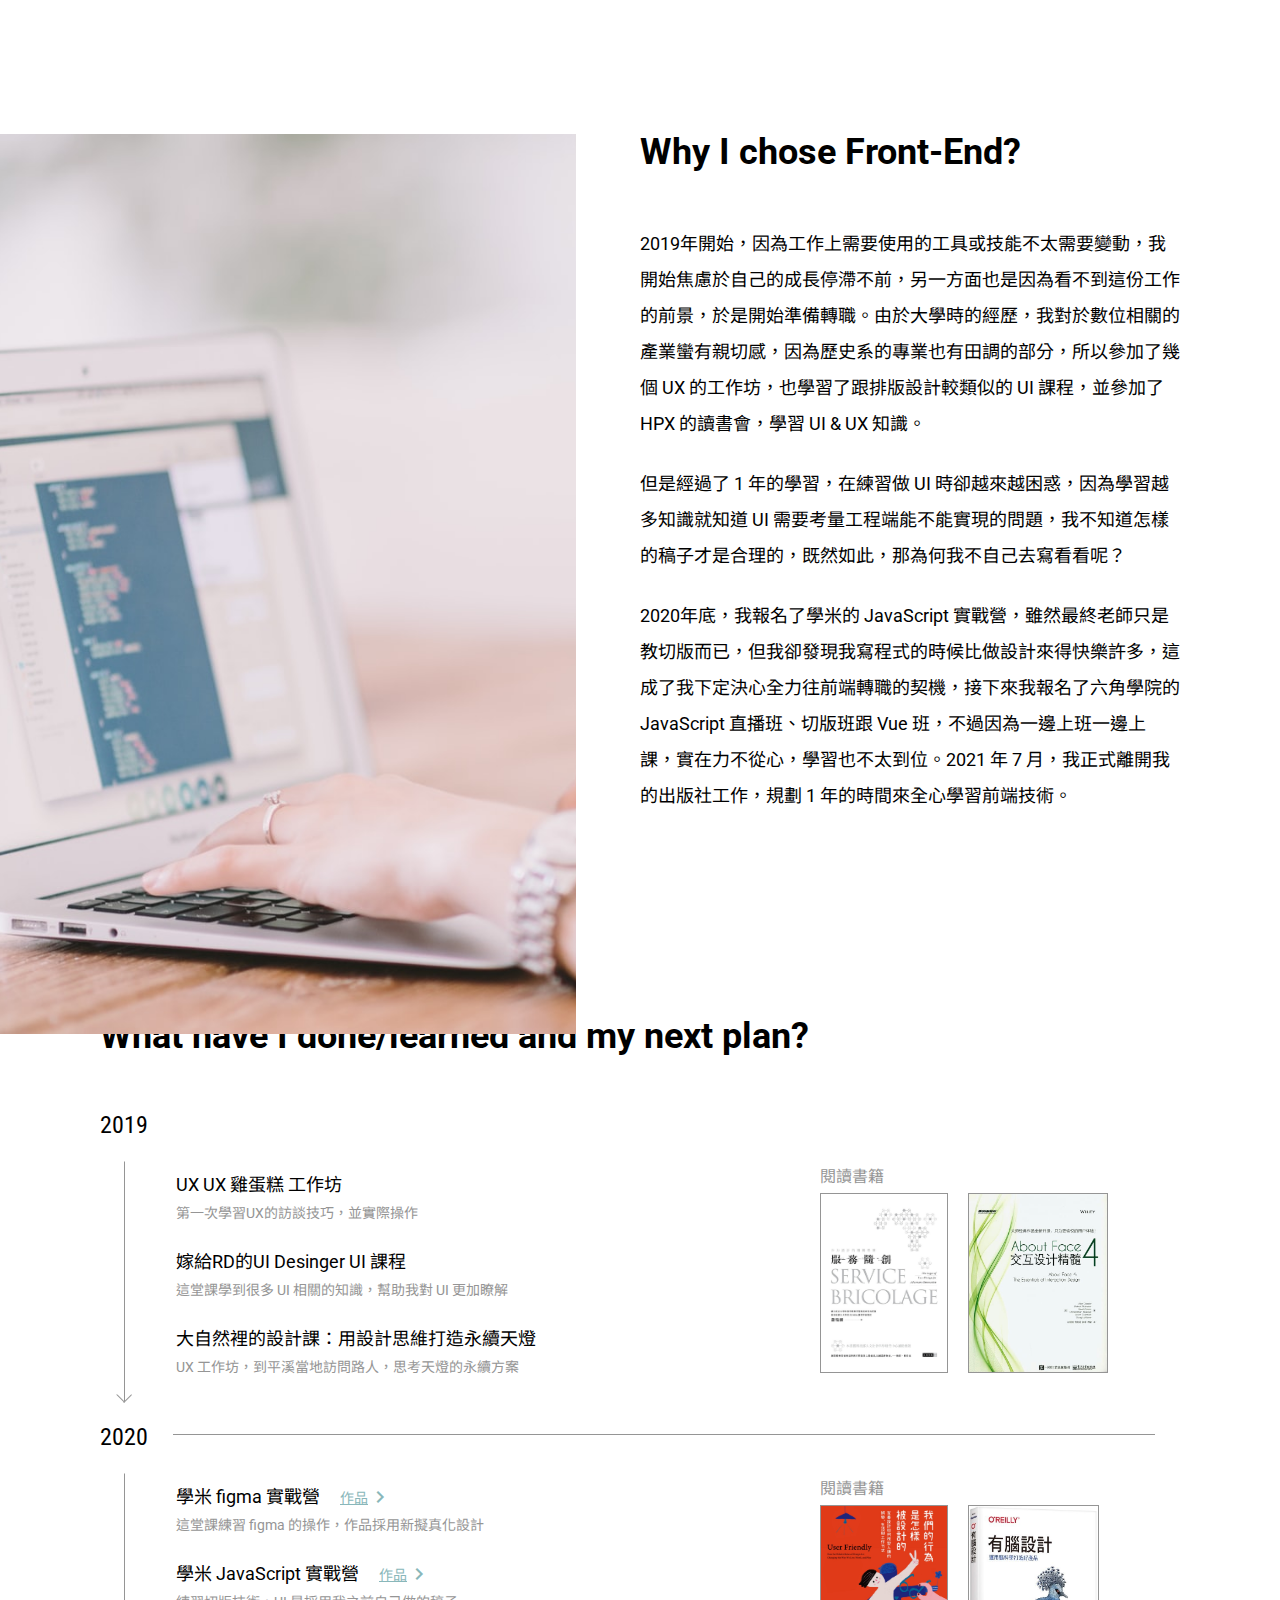
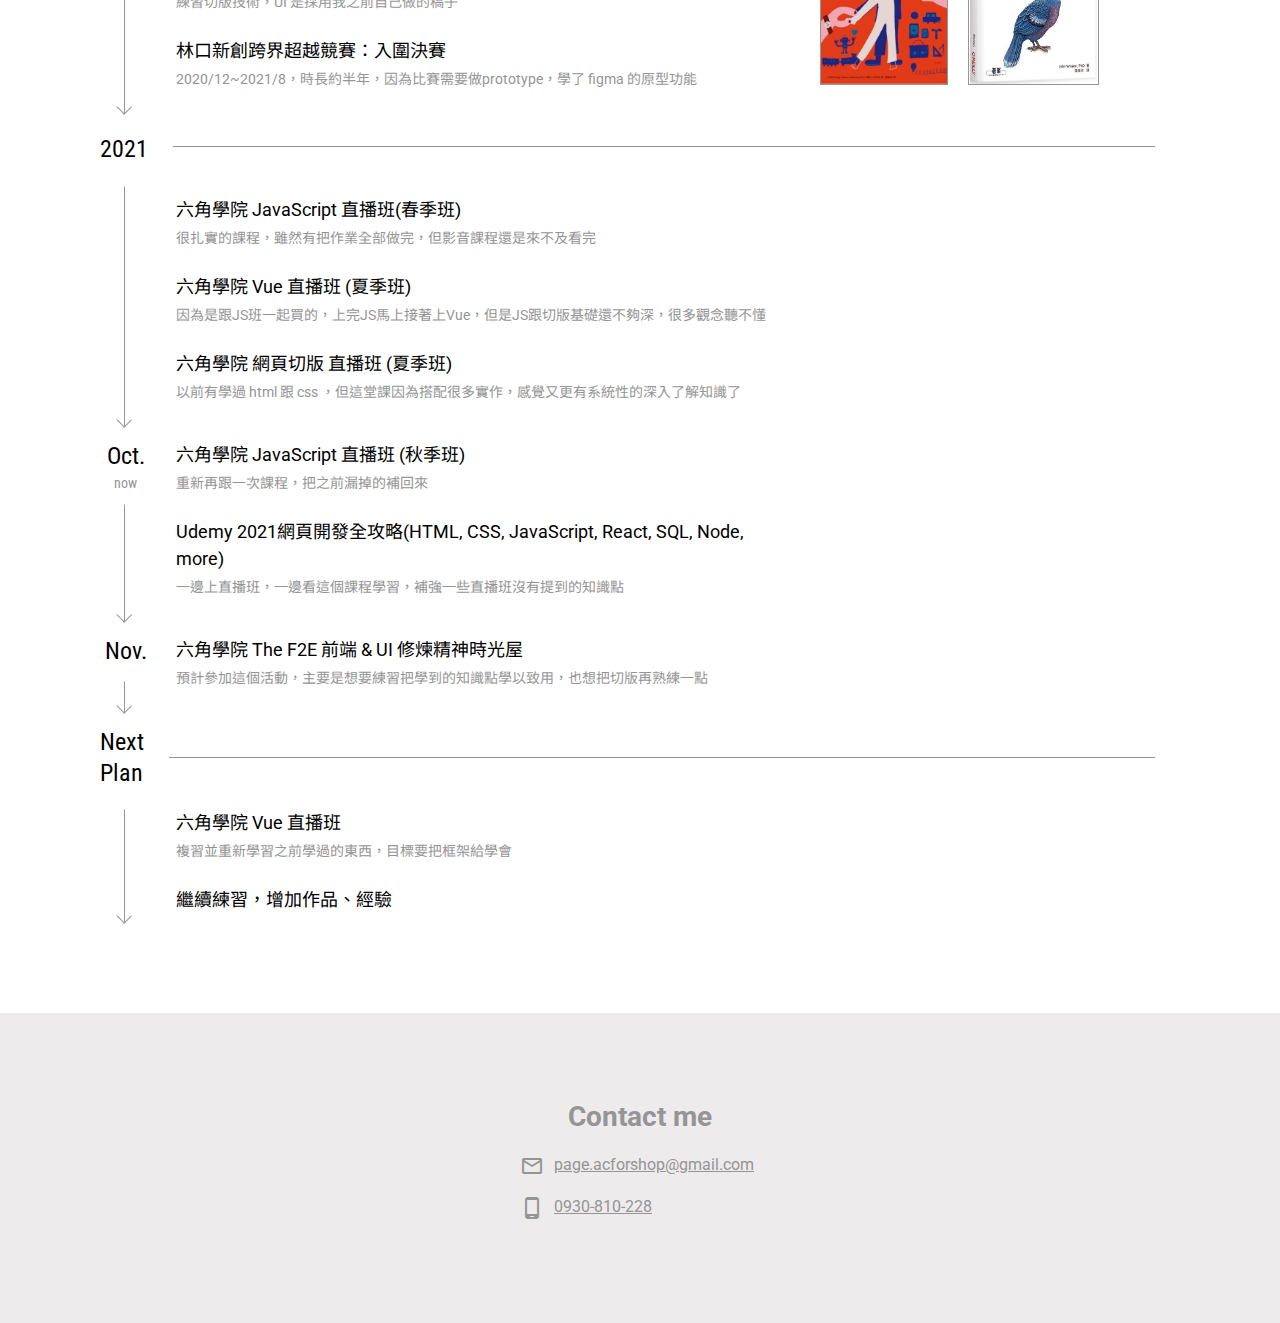
==== commit e46c1592: "Add files via upload" ====
--- a/index.html
+++ b/index.html
@@ -5,7 +5,7 @@
     <meta charset="UTF-8">
     <meta http-equiv="X-UA-Compatible" content="IE=edge">
     <meta name="viewport" content="width=device-width, initial-scale=1.0">
-    <title>Document</title>
+    <title>appworks school application - resume by Page Shih</title>
     <link href="https://fonts.googleapis.com/icon?family=Material+Icons+Outlined" rel="stylesheet">
     <link rel="preconnect" href="https://fonts.googleapis.com">
     <link rel="preconnect" href="https://fonts.gstatic.com" crossorigin>
@@ -137,7 +137,7 @@
                 UX 的工作坊，也學習了跟排版設計較類似的 UI 課程，並參加了 HPX 的讀書會，學習 UI & UX 知識。</p>
             <p>但是經過了 1 年的學習，在練習做 UI 時卻越來越困惑，因為學習越多知識就知道 UI 需要考量工程端能不能實現的問題，我不知道怎樣的稿子才是合理的，既然如此，那為何我不自己去寫看看呢？</p>
             <p>2020年底，我報名了學米的 JavaScript 實戰營，雖然最終老師只是教切版而已，但我卻發現我寫程式的時候比做設計來得快樂許多，這成了我下定決心全力往前端轉職的契機，接下來我報名了六角學院的
-                JavaScript 直播班、切版班跟 Vue 班，不過因為一邊上班一邊上課，實在力不從心，學習也不太到位。2021 年 7 月，我正式離開我的出版社工作，當全職學習者，往前端工程的路邁進。</p>
+                JavaScript 直播班、切版班跟 Vue 班，不過因為一邊上班一邊上課，實在力不從心，學習也不太到位。2021 年 7 月，我正式離開我的出版社工作，規劃 1 年的時間來全心學習前端技術。</p>
         </div>
     </section>
 
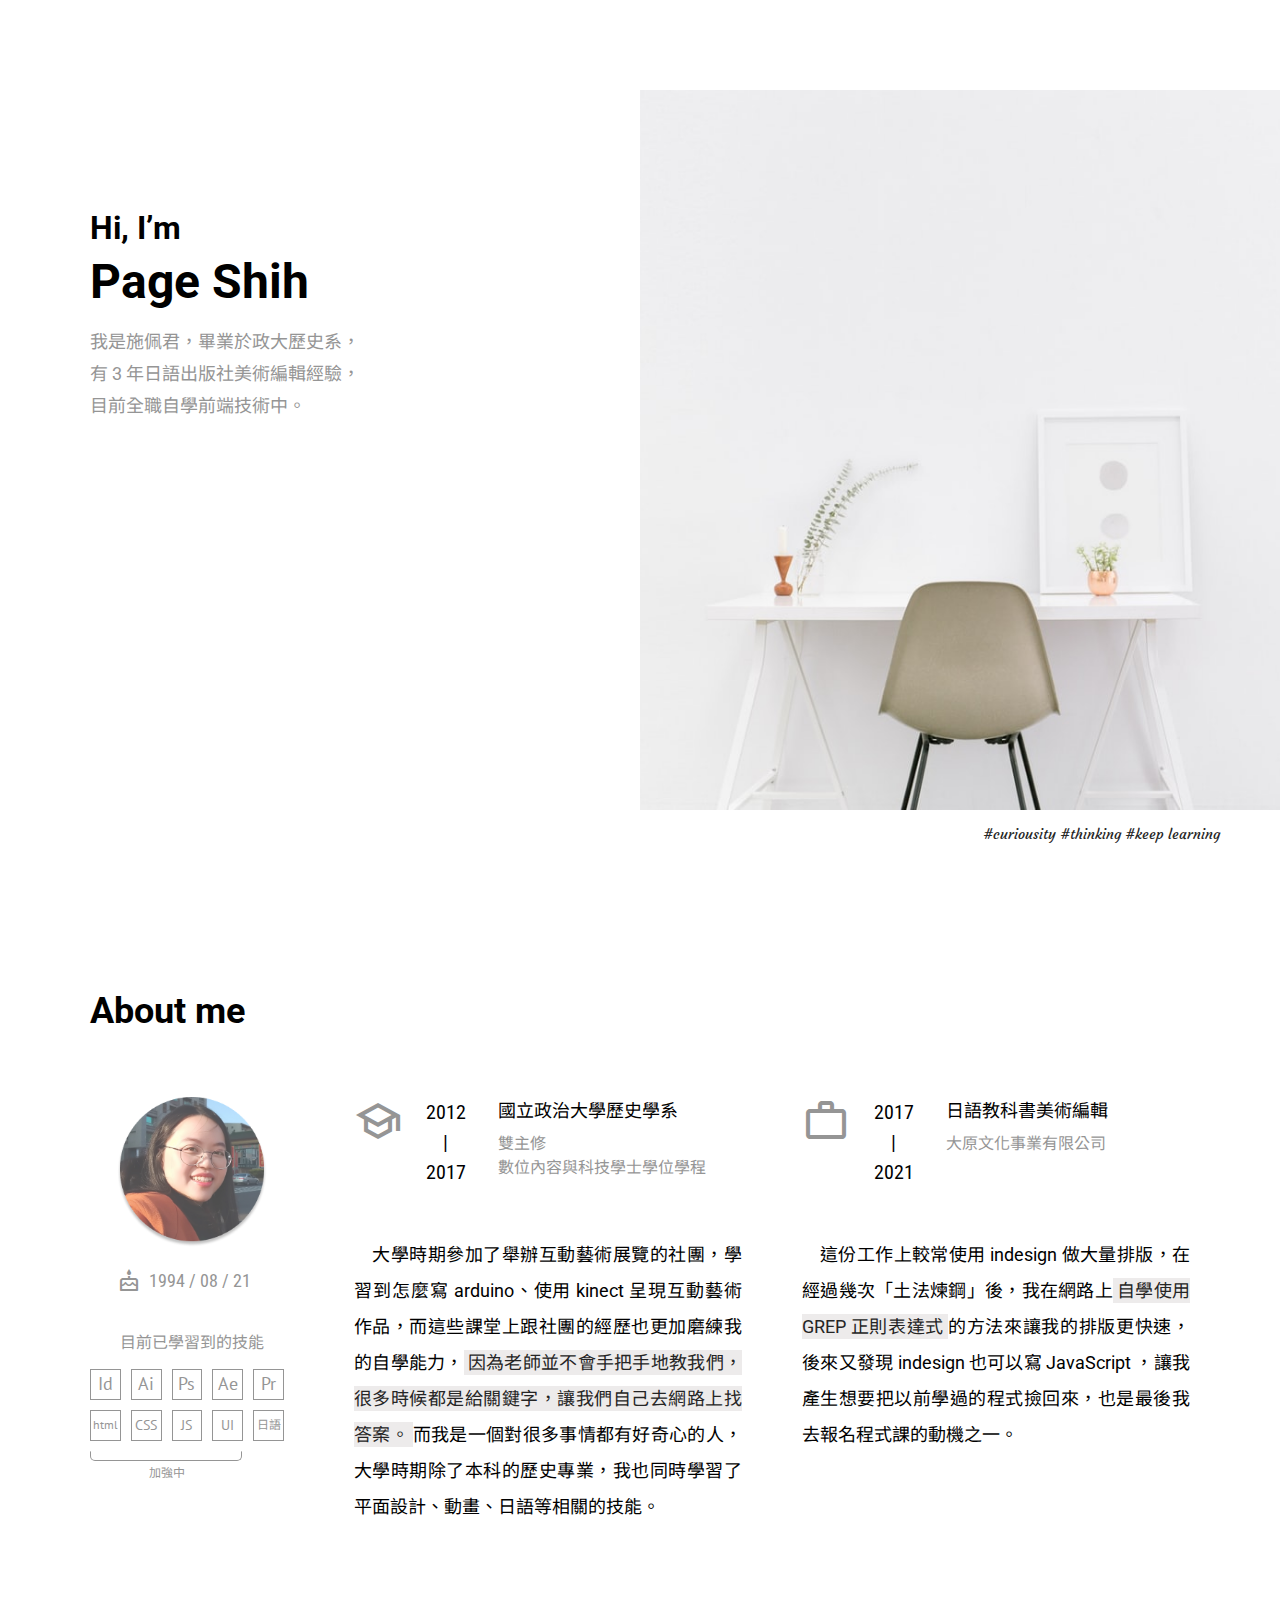
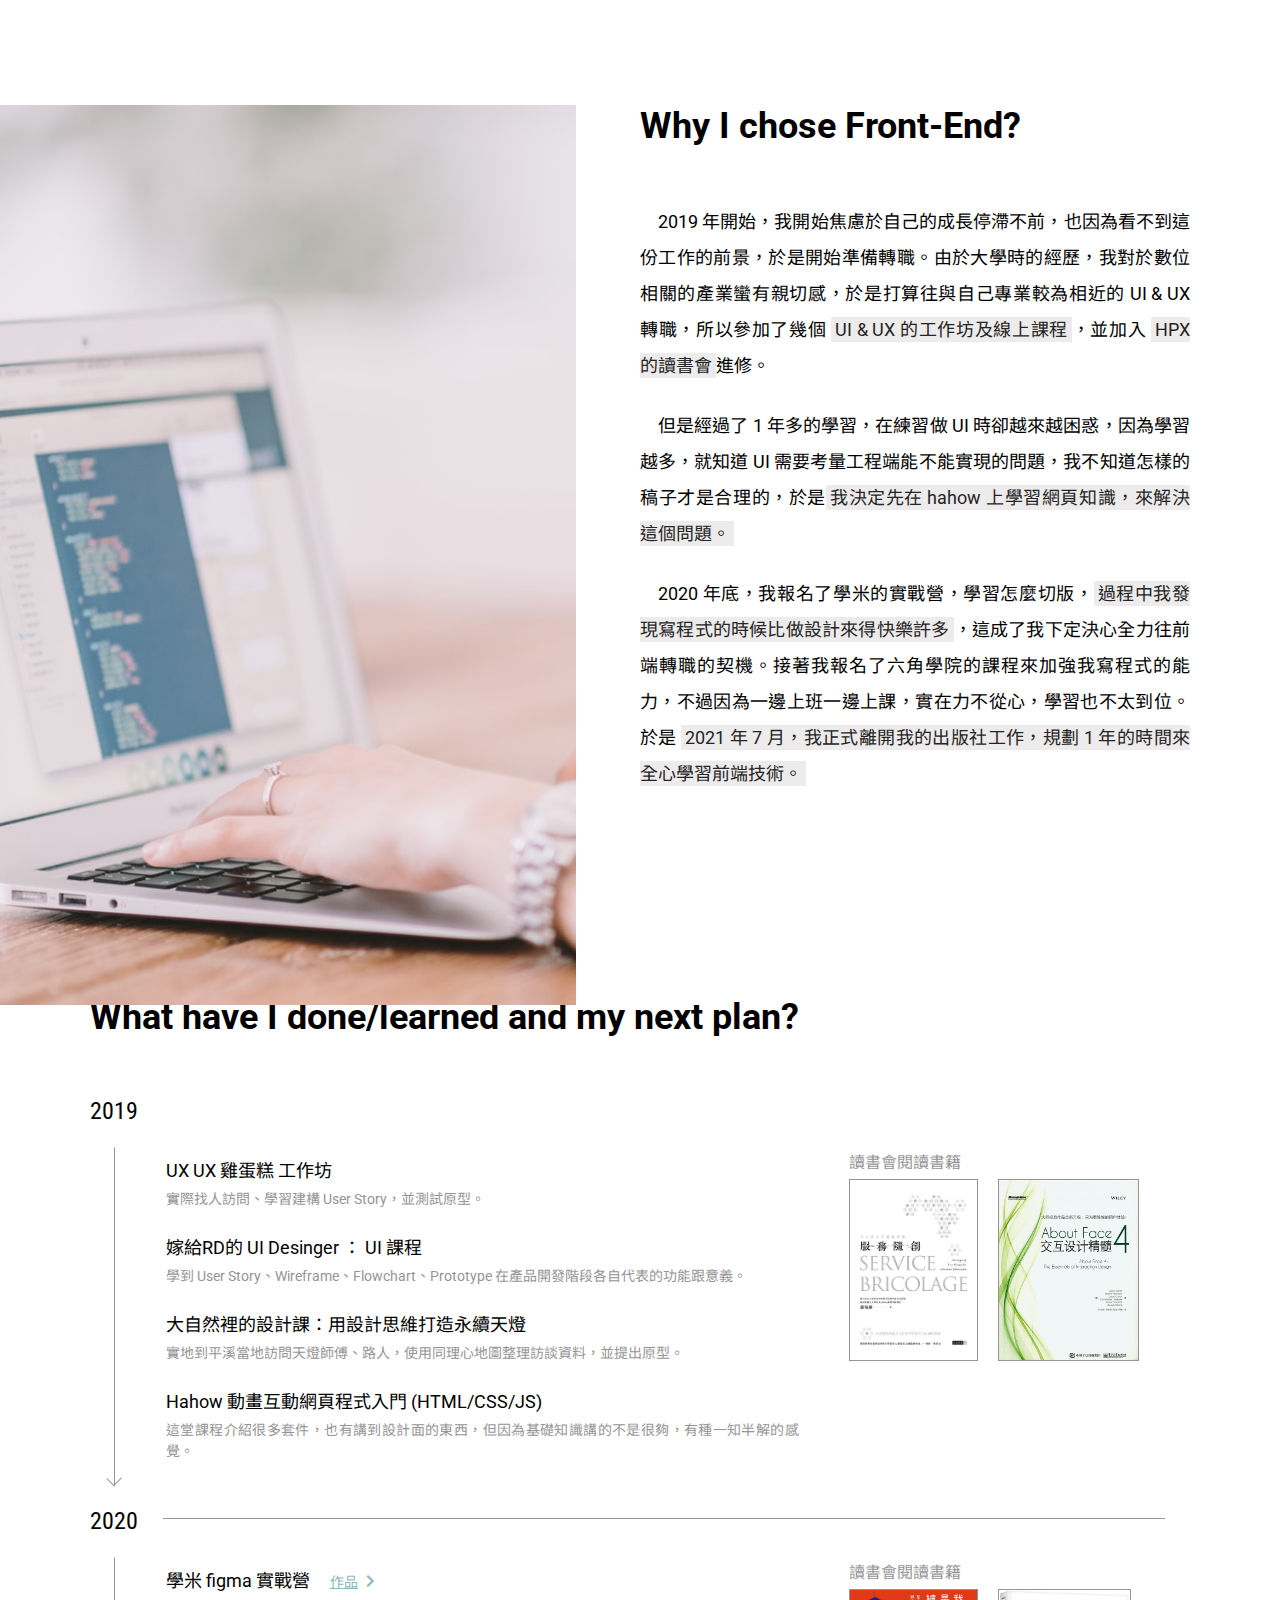
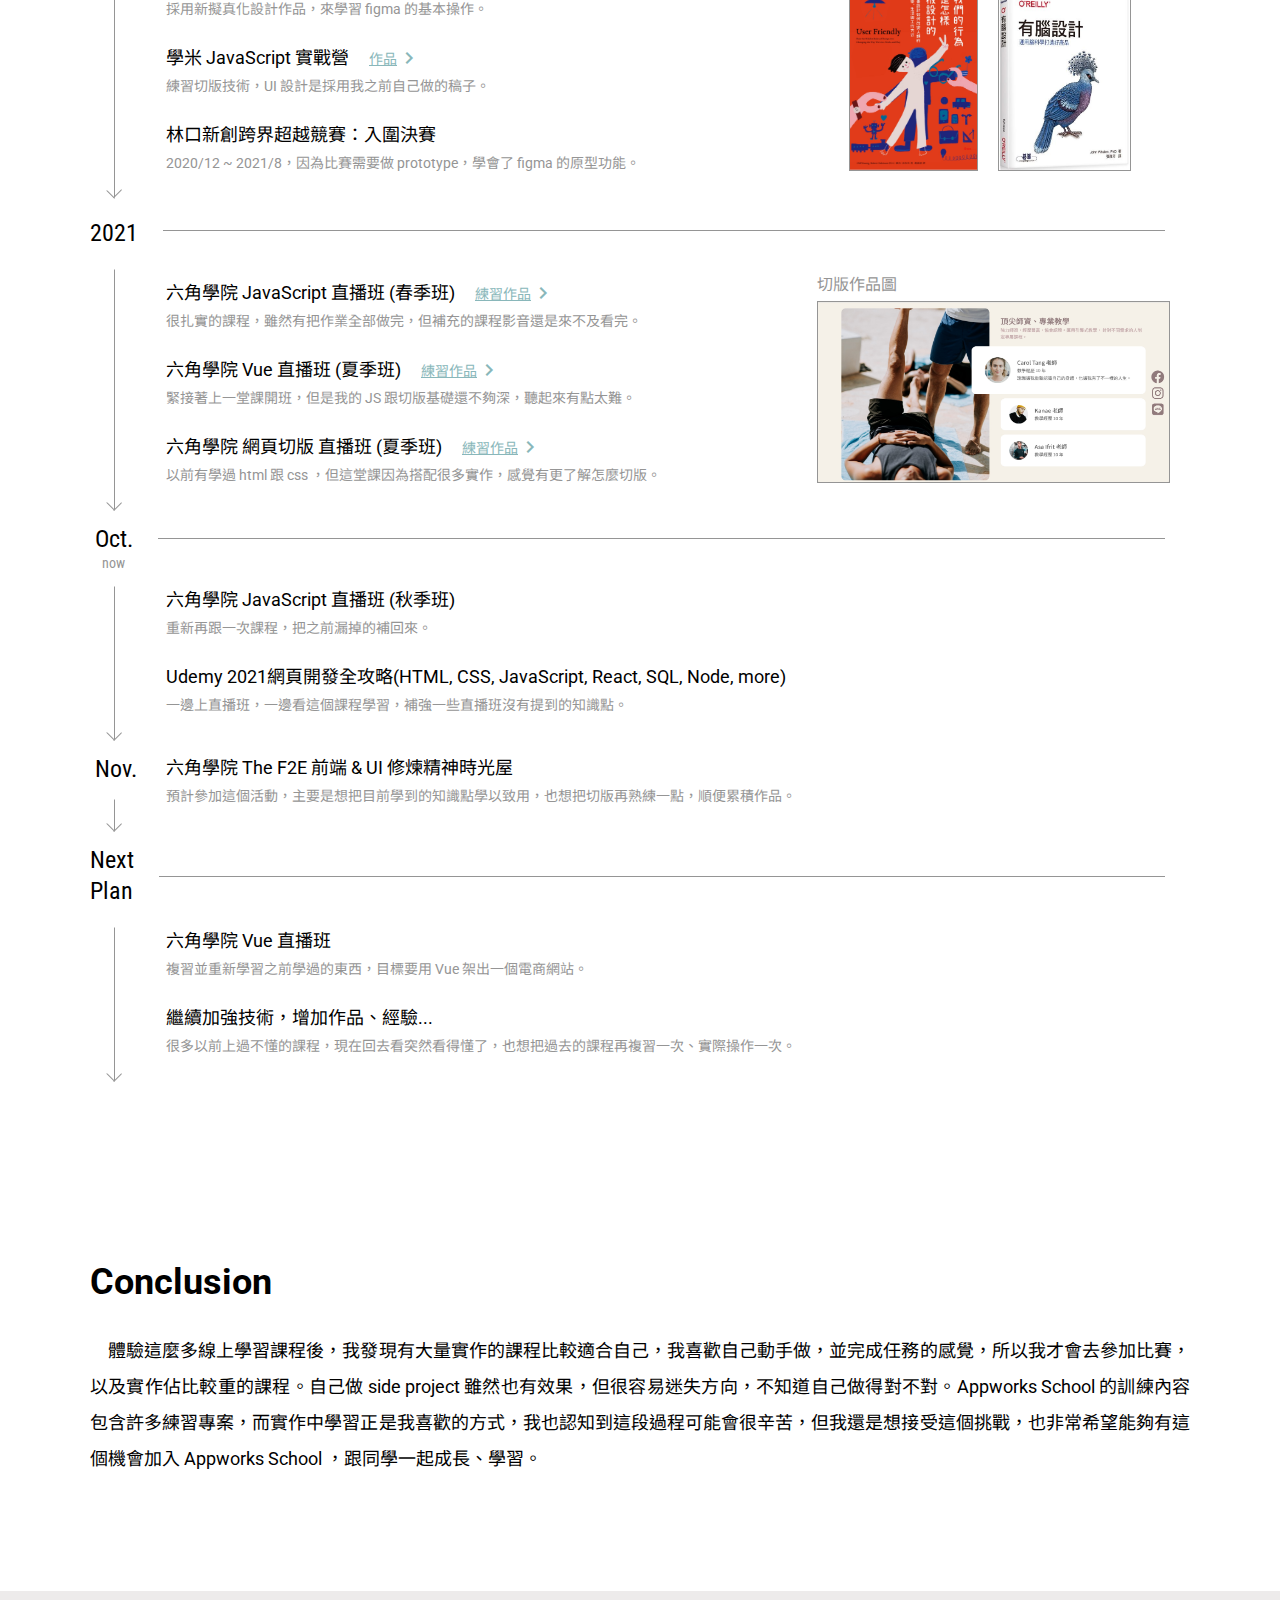
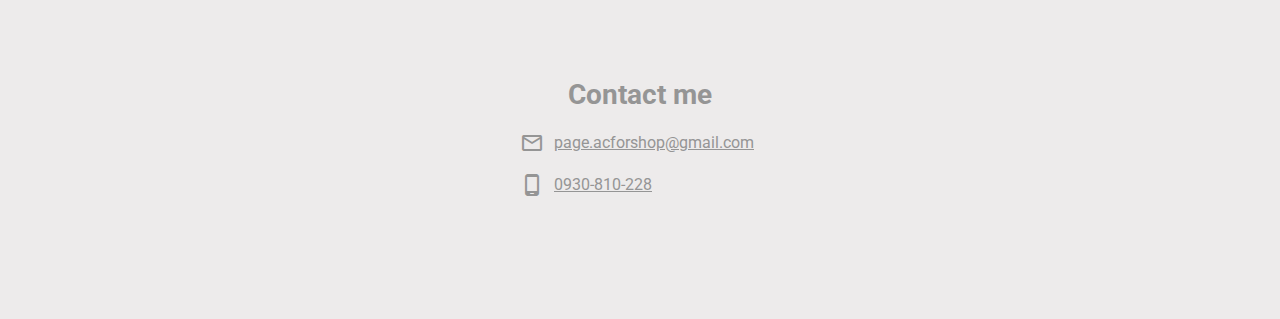
==== commit f94be274: "second version" ====
--- a/index.html
+++ b/index.html
@@ -5,7 +5,7 @@
     <meta charset="UTF-8">
     <meta http-equiv="X-UA-Compatible" content="IE=edge">
     <meta name="viewport" content="width=device-width, initial-scale=1.0">
-    <title>appworks school application - resume by Page Shih</title>
+    <title>Resume by Page Shih - Appworks School application</title>
     <link href="https://fonts.googleapis.com/icon?family=Material+Icons+Outlined" rel="stylesheet">
     <link rel="preconnect" href="https://fonts.googleapis.com">
     <link rel="preconnect" href="https://fonts.gstatic.com" crossorigin>
@@ -18,19 +18,20 @@
 
 <body>
     <!-- heading -->
-    <section class="container vh-100">
-        <div class="heading-deco">
-            <div class="deco-pic">
-                <img src="./images/heading.jpeg" alt="heading">
-            </div>
-            <p class="en-deco text-dark">#curiousity #thinking #keep learning</p>
-        </div>
+    <section class="container heading">
         <div class="heading-title">
             <p class="fw-bold fz-2 mb-0">Hi, I’m </p>
             <h1>Page Shih</h1>
             <p class="text-gray fz-1_125 intro">我是施佩君，畢業於政大歷史系，<br>
-                有 3 年日語出版社美術編輯經驗，<br>目前正在自學前端技術。</p>
-        </div>
+                有 3 年日語出版社美術編輯經驗，<br>目前全職自學前端技術中。</p>
+        </div>
+        <div class="heading-deco">
+            <div class="deco-pic">
+                <img src="./images/heading.jpeg" alt="heading">
+            </div>
+            <p class="en-deco text-dark">#curiousity #thinking #keep learning</p>
+        </div>
+        
 
     </section>
 
@@ -39,12 +40,15 @@
         <h2 class="mb-4">About me</h2>
         <div class="about-me">
             <div class="self-info">
+                <div class="top mb-1_75">
                 <img class="mb-1" src="./images/headshot.png" width="150px" alt="my headshot">
-                <p class="en-num text-gray d-flex align-items-center mb-1_75"><span
+                <p class="en-num text-gray d-flex align-items-center mb-0"><span
                         class="material-icons-outlined me-0_5">
                         cake
                     </span><span>1994 / 08 / 21</span></p>
-                <p class="text-gray mb-0_625 fz-1">目前已學習到的技能</p>
+                </div>
+                <div>
+                <p class="text-gray mb-0_625 fz-1 text-center">目前已學習到的技能</p>
                 <div class="skill-block text-gray">
                     <div class="block">
                         <p class="en-skill fz-1_125">Id</p>
@@ -80,11 +84,11 @@
                 <div class="skill-underline">
                     <div class="content">
                         <div class="bracket"></div>
-                        <p class="text-gray fz-0_75 text-center">加強中</p>
+                        <p class="text-gray fz-0_75 text-center mb-0">加強中</p>
                     </div>
                    
                 </div>
-
+            </div>
             </div>
             <div class="experience">
                 <div class="top">
@@ -100,8 +104,8 @@
                             數位內容與科技學士學位學程 </p>
                     </div>
                 </div>
-                <p class="mb-0">
-                    大學時期雙主修數位內容學程讓我第一次接觸到寫程式，後來參加一個學習數位互動藝術的社團後，又學習到怎麼寫arduino、使用kinect，而大學時的這些經歷也更加磨練我的自學能力，因為老師並不會手把手地教我們，很多時候都是給關鍵字，讓我們自己去網路上找答案。而我是一個對很多事情都有好奇心的人，大學時期除了本科的歷史專業，我也同時學習了設計、動畫、日語等相關的知識。
+                <p class="mb-0 text-indent-1">
+                    大學時期參加了舉辦互動藝術展覽的社團，學習到怎麼寫 arduino、使用 kinect 呈現互動藝術作品，而這些課堂上跟社團的經歷也更加磨練我的自學能力，<em>因為老師並不會手把手地教我們，很多時候都是給關鍵字，讓我們自己去網路上找答案。</em>而我是一個對很多事情都有好奇心的人，大學時期除了本科的歷史專業，我也同時學習了平面設計、動畫、日語等相關的技能。
                 </p>
             </div>
             <div class="experience">
@@ -117,14 +121,13 @@
                         <p class="sub">大原文化事業有限公司</p>
                     </div>
                 </div>
-                <p class="mb-0">畢業後，由於對設計方面比較在行，最後來到一家做日語教科書的出版社，這份工作讓我第一次使用 indesign 做大量排版，在經過幾次「土法煉鋼」後，我在網路上找到並學習使用
-                    GREP 正則表達式的方法來讓我的排版更快速，後來又發現 indesign 也可以寫 JavaScript ，讓我產生想要把以前學過的程式撿回來，也是最後我去報名程式課程的動機之一。</p>
+                <p class="mb-0 text-indent-1">這份工作上較常使用 indesign 做大量排版，在經過幾次「土法煉鋼」後，我在網路上<em>自學使用 GREP 正則表達式</em>的方法來讓我的排版更快速，後來又發現 indesign 也可以寫 JavaScript ，讓我產生想要把以前學過的程式撿回來，也是最後我去報名程式課的動機之一。</p>
             </div>
         </div>
     </section>
 
     <!-- why I chose F2E -->
-    <section class="container d-flex justify-content-end">
+    <section class="container left-img-right-text">
         <div class="deco-pic-l">
             <div class="deco-pic">
                 <img src="./images/coding.jpeg" alt="coding">
@@ -133,11 +136,9 @@
 
         <div class="content-right">
             <h2>Why I chose Front-End?</h2>
-            <p>2019年開始，因為工作上需要使用的工具或技能不太需要變動，我開始焦慮於自己的成長停滯不前，另一方面也是因為看不到這份工作的前景，於是開始準備轉職。由於大學時的經歷，我對於數位相關的產業蠻有親切感，因為歷史系的專業也有田調的部分，所以參加了幾個
-                UX 的工作坊，也學習了跟排版設計較類似的 UI 課程，並參加了 HPX 的讀書會，學習 UI & UX 知識。</p>
-            <p>但是經過了 1 年的學習，在練習做 UI 時卻越來越困惑，因為學習越多知識就知道 UI 需要考量工程端能不能實現的問題，我不知道怎樣的稿子才是合理的，既然如此，那為何我不自己去寫看看呢？</p>
-            <p>2020年底，我報名了學米的 JavaScript 實戰營，雖然最終老師只是教切版而已，但我卻發現我寫程式的時候比做設計來得快樂許多，這成了我下定決心全力往前端轉職的契機，接下來我報名了六角學院的
-                JavaScript 直播班、切版班跟 Vue 班，不過因為一邊上班一邊上課，實在力不從心，學習也不太到位。2021 年 7 月，我正式離開我的出版社工作，規劃 1 年的時間來全心學習前端技術。</p>
+            <p class="text-indent-1">2019 年開始，我開始焦慮於自己的成長停滯不前，也因為看不到這份工作的前景，於是開始準備轉職。由於大學時的經歷，我對於數位相關的產業蠻有親切感，於是打算往與自己專業較為相近的 UI & UX 轉職，所以參加了幾個 <em>UI & UX 的工作坊及線上課程</em>，並加入 <em>HPX 的讀書會</em>進修。</p>
+            <p class="text-indent-1">但是經過了 1 年多的學習，在練習做 UI 時卻越來越困惑，因為學習越多，就知道 UI 需要考量工程端能不能實現的問題，我不知道怎樣的稿子才是合理的，於是<em>我決定先在 hahow 上學習網頁知識，來解決這個問題。</em></p>
+            <p class="text-indent-1">2020 年底，我報名了學米的實戰營，學習怎麼切版，<em>過程中我發現寫程式的時候比做設計來得快樂許多</em>，這成了我下定決心全力往前端轉職的契機。接著我報名了六角學院的課程來加強我寫程式的能力，不過因為一邊上班一邊上課，實在力不從心，學習也不太到位。於是 <em>2021 年 7 月，我正式離開我的出版社工作，規劃 1 年的時間來全心學習前端技術。</em></p>
         </div>
     </section>
 
@@ -146,121 +147,152 @@
         <h2>What have I done/learned and my next plan?</h2>
         <div class="mb-1_25">
             <h4 class="en-num">2019</h4>
+            <div class="d-flex">
+            <div class="arrow-down"></div>
             <div class="timeline-row">
-                <div class="timeline-col d-flex">
-                    <div class="arrow-down"></div>
+                <div class="timeline-col">
+                    
                     <div class="pt-0_625">
                         <div class="timeline-item">
                             <h5>UX UX 雞蛋糕 工作坊</h5>
-                            <p>第一次學習UX的訪談技巧，並實際操作</p>
-                        </div>
-                        <div class="timeline-item">
-                            <h5>嫁給RD的UI Desinger UI 課程</h5>
-                            <p>這堂課學到很多 UI 相關的知識，幫助我對 UI 更加瞭解</p>
+                            <p>實際找人訪問、學習建構 User Story，並測試原型。</p>
+                        </div>
+                        <div class="timeline-item">
+                            <h5>嫁給RD的 UI Desinger ： UI 課程</h5>
+                            <p>學到 User Story、Wireframe、Flowchart、Prototype 在產品開發階段各自代表的功能跟意義。</p>
                         </div>
                         <div class="timeline-item">
                             <h5>大自然裡的設計課：用設計思維打造永續天燈</h5>
-                            <p>UX 工作坊，到平溪當地訪問路人，思考天燈的永續方案</p>
-                        </div>
-                    </div>
-                </div>
-                <div class="timeline-col">
-                    <p class="text-gray fz-1 mb-0">閱讀書籍</p>
+                            <p>實地到平溪當地訪問天燈師傅、路人，使用同理心地圖整理訪談資料，並提出原型。</p>
+                        </div>
+                        <div class="timeline-item">
+                            <h5>Hahow 動畫互動網頁程式入門 (HTML/CSS/JS)</h5>
+                            <p>這堂課程介紹很多套件，也有講到設計面的東西，但因為基礎知識講的不是很夠，有種一知半解的感覺。</p>
+                        </div>
+                    </div>
+                </div>
+                <div class="timeline-col">
+                    <p class="text-gray fz-1 mb-0">讀書會閱讀書籍</p>
                     <div class="images-row">
                         <div class="img-outline">
-                            <img src="./images/book1.jpeg" alt="服務隨創：少力設計的邏輯思維">
-                        </div>
-                        <div class="img-outline">
-                            <img src="./images/book2.jpeg" alt="About Face 4：交互設計精髓">
-                        </div>
-                    </div>
-                </div>
-            </div>
+                            <img src="./images/book1.jpeg" alt="服務隨創：少力設計的邏輯思維" title="服務隨創：少力設計的邏輯思維">
+                        </div>
+                        <div class="img-outline">
+                            <img src="./images/book2.jpeg" alt="About Face 4：交互設計精髓" title="About Face 4：交互設計精髓">
+                        </div>
+                    </div>
+                </div>
+            </div>
+            </div>
+            
         </div>
         <div class="mb-1_25">
             <h4 class="en-num d-flex">2020
                 <hr>
             </h4>
-            <div class="timeline-row">
-                <div class="timeline-col d-flex">
-                    <div class="arrow-down"></div>
+            <div class="d-flex">
+                <div class="arrow-down"></div>
+                <div class="timeline-row">
+                <div class="timeline-col">
                     <div class="pt-0_625">
                         <div class="timeline-item">
                             <h5>學米 figma 實戰營<a class="links fz-0_875"
                                     href="https://www.figma.com/file/PwWE3hJcyIL1hSvM4oDMRc/21-day-challenge?node-id=84%3A1813">作品<span
-                                        class="material-icons-outlined link-arrow">chevron_right</span></a></h5>
-                            <p>這堂課練習 figma 的操作，作品採用新擬真化設計</p>
+                                        class="material-icons-outlined vertical-bottom">chevron_right</span></a></h5>
+                            <p>採用新擬真化設計作品，來學習 figma 的基本操作。</p>
                         </div>
                         <div class="timeline-item">
                             <h5>學米 JavaScript 實戰營<a class="links fz-0_875"
                                     href="https://pageshih.github.io/UdonShop/">作品<span
-                                        class="material-icons-outlined link-arrow">chevron_right</span></a></h5>
-                            <p>練習切版技術，UI 是採用我之前自己做的稿子</p>
+                                        class="material-icons-outlined vertical-bottom">chevron_right</span></a></h5>
+                            <p>練習切版技術，UI 設計是採用我之前自己做的稿子。</p>
                         </div>
                         <div class="timeline-item">
                             <h5>林口新創跨界超越競賽：入圍決賽</h5>
-                            <p>2020/12~2021/8，時長約半年，因為比賽需要做prototype，學了 figma 的原型功能</p>
-                        </div>
-                    </div>
-                </div>
-                <div class="timeline-col">
-                    <p class="text-gray fz-1 mb-0">閱讀書籍</p>
+                            <p>2020/12 ~ 2021/8，因為比賽需要做 prototype，學會了 figma 的原型功能。</p>
+                        </div>
+                    </div>
+                </div>
+                <div class="timeline-col">
+                    <p class="text-gray fz-1 mb-0">讀書會閱讀書籍</p>
                     <div class="images-row">
                         <div class="img-outline">
-                            <img src="./images/book3.jpeg" alt="我們的行為是怎樣被設計的：友善設計如何改變人類的娛樂、生活與工作方式">
-                        </div>
-                        <div class="img-outline">
-                            <img src="./images/book4.jpeg" alt="有腦設計：用腦科學打造好產品">
-                        </div>
-                    </div>
-                </div>
+                            <img src="./images/book3.jpeg" alt="我們的行為是怎樣被設計的：友善設計如何改變人類的娛樂、生活與工作方式" title="我們的行為是怎樣被設計的：友善設計如何改變人類的娛樂、生活與工作方式">
+                        </div>
+                        <div class="img-outline">
+                            <img src="./images/book4.jpeg" alt="有腦設計：用腦科學打造好產品" title="有腦設計：用腦科學打造好產品">
+                        </div>
+                    </div>
+                </div>
+            </div>
             </div>
         </div>
         <div class="mb-0_875">
             <h4 class="en-num d-flex">2021
                 <hr>
             </h4>
+            <div class="d-flex">
+                <div class="arrow-down"></div>
+                <div class="timeline-row">
+                <div class="timeline-col">
+                    <div class="pt-0_625">
+                        <div class="timeline-item" id="hexJSWorks">
+                            <h5>六角學院 JavaScript 直播班 (春季班)<a class="links fz-0_875"
+                                href="./hexJavaScriptWorks.html">練習作品<span
+                                    class="material-icons-outlined vertical-bottom">chevron_right</span></a></h5>
+                            <p>很扎實的課程，雖然有把作業全部做完，但補充的課程影音還是來不及看完。</p>
+                        </div>
+                        <div class="timeline-item" id="hexVueWorks">
+                            <h5>六角學院 Vue 直播班 (夏季班)<a class="links fz-0_875"
+                                href="./hexVueWorks.html">練習作品<span
+                                    class="material-icons-outlined vertical-bottom">chevron_right</span></a></h5>
+                            <p>緊接著上一堂課開班，但是我的 JS 跟切版基礎還不夠深，聽起來有點太難。</p>
+                        </div>
+                        <div class="timeline-item" id="hexLayoutWorks">
+                            <h5>六角學院 網頁切版 直播班 (夏季班)<a class="links fz-0_875"
+                                href="./hexLayoutWorks.html">練習作品<span
+                                    class="material-icons-outlined vertical-bottom">chevron_right</span></a></h5>
+                            <p>以前有學過 html 跟 css ，但這堂課因為搭配很多實作，感覺有更了解怎麼切版。</p>
+                        </div>
+                    </div>
+                </div>
+                <div class="timeline-col">
+                    <p class="text-gray fz-1 mb-0">切版作品圖</p>
+                    <div class="images-row">
+                        <div class="img-outline">
+                    <img src="./images/layoutWork1.jpeg" alt="切版班作品1">
+                </div>
+                </div>
+                </div>
+            </div>
+            </div>
+        </div>
+        <div class="d-flex">
+            <div class="ms-0_3">
+                <h4 class="en-num mb-0 text-center">Oct.</h4>
+                <p class="en-num text-gray fz-0_875 text-center mb-0_875 lh-1_2">now</p>
+            </div>
+            <hr class="mt-0_875">
+        </div>
+            
+            <div class="d-flex mb-0_875">
+                <div class="arrow-down"></div>
             <div class="timeline-row">
-                <div class="timeline-col d-flex">
-                    <div class="arrow-down"></div>
-                    <div class="pt-0_625">
-                        <div class="timeline-item">
-                            <h5>六角學院 JavaScript 直播班(春季班)</h5>
-                            <p>很扎實的課程，雖然有把作業全部做完，但影音課程還是來不及看完</p>
-                        </div>
-                        <div class="timeline-item">
-                            <h5>六角學院 Vue 直播班 (夏季班)</h5>
-                            <p>因為是跟JS班一起買的，上完JS馬上接著上Vue，但是JS跟切版基礎還不夠深，很多觀念聽不懂</p>
-                        </div>
-                        <div class="timeline-item">
-                            <h5>六角學院 網頁切版 直播班 (夏季班)</h5>
-                            <p>以前有學過 html 跟 css ，但這堂課因為搭配很多實作，感覺又更有系統性的深入了解知識了</p>
-                        </div>
-                    </div>
-                </div>
-            </div>
-        </div>
-        <div class="d-flex mb-0_875">
-            <div class="timeline-month">
-                <h4 class="en-num mb-0_25 text-center">Oct.</h4>
-                <p class="en-num text-gray fz-0_875 text-center">now</p>
-                <div class="arrow-down"></div>
-            </div>
-            <div class="timeline-row">
                 <div class="timeline-col">
 
                     <div class="timeline-item">
                         <h5>六角學院 JavaScript 直播班 (秋季班)</h5>
-                        <p>重新再跟一次課程，把之前漏掉的補回來</p>
+                        <p>重新再跟一次課程，把之前漏掉的補回來。</p>
                     </div>
                     <div class="timeline-item">
                         <h5>Udemy 2021網頁開發全攻略(HTML, CSS, JavaScript, React, SQL, Node, more)</h5>
-                        <p>一邊上直播班，一邊看這個課程學習，補強一些直播班沒有提到的知識點</p>
-                    </div>
-
-                </div>
-            </div>
-        </div>
+                        <p>一邊上直播班，一邊看這個課程學習，補強一些直播班沒有提到的知識點。</p>
+                    </div>
+
+                </div>
+            </div>
+        </div>
+
         <div class="d-flex mb-0_875">
             <div class="timeline-month">
                 <h4 class="en-num mb-0_875 text-center">Nov.</h4>
@@ -271,7 +303,7 @@
 
                     <div class="timeline-item">
                         <h5>六角學院 The F2E 前端 & UI 修煉精神時光屋</h5>
-                        <p>預計參加這個活動，主要是想要練習把學到的知識點學以致用，也想把切版再熟練一點</p>
+                        <p>預計參加這個活動，主要是想把目前學到的知識點學以致用，也想把切版再熟練一點，順便累積作品。</p>
                     </div>
 
                 </div>
@@ -280,34 +312,44 @@
         <h4 class="en-num d-flex align-items-center">Next<br>Plan
             <hr>
         </h4>
-        <div class="timeline-row">
-            <div class="timeline-col d-flex">
-                <div class="arrow-down"></div>
+        <div class="d-flex">
+            <div class="arrow-down"></div>
+            <div class="timeline-row">
+            <div class="timeline-col">
+                
                 <div class="p-0">
                     <div class="timeline-item">
                         <h5>六角學院 Vue 直播班</h5>
-                        <p>複習並重新學習之前學過的東西，目標要把框架給學會</p>
-                    </div>
-                    <div class="timeline-item">
-                        <h5>繼續練習，增加作品、經驗</h5>
-                    </div>
-                </div>
-            </div>
-    </section>
-
+                        <p>複習並重新學習之前學過的東西，目標要用 Vue 架出一個電商網站。</p>
+                    </div>
+                    <div class="timeline-item">
+                        <h5>繼續加強技術，增加作品、經驗...</h5>
+                        <p>很多以前上過不懂的課程，現在回去看突然看得懂了，也想把過去的課程再複習一次、實際操作一次。</p>
+                    </div>
+                </div>
+            </div>
+        </div>
+    </section>
+
+    <!-- conclusion -->
+    <section class="container">
+        <h2 class="mb-1_75">Conclusion</h2>
+        <p class="text-indent-1">體驗這麼多線上學習課程後，我發現有大量實作的課程比較適合自己，我喜歡自己動手做，並完成任務的感覺，所以我才會去參加比賽，以及實作佔比較重的課程。自己做 side project 雖然也有效果，但很容易迷失方向，不知道自己做得對不對。Appworks School 的訓練內容包含許多練習專案，而實作中學習正是我喜歡的方式，我也認知到這段過程可能會很辛苦，但我還是想接受這個挑戰，也非常希望能夠有這個機會加入 Appworks School ，跟同學一起成長、學習。</p>
+    </section>
     <!-- contact me -->
     <section class="bg-light">
         <div class="container contact-info">
         <h3>Contact me</h3>
-        <p class="icon-info"><a href="mailto:page.acforshop@gmail.com"><span class="material-icons-outlined icon-inline">
+        <p class="icon-info"><a href="mailto:page.acforshop@gmail.com" title="mail"><span class="material-icons-outlined icon-inline">
             email
             </span>page.acforshop@gmail.com</a> </p>
-            <p class="icon-info"><a href="tel:0930-810-228"><span class="material-icons-outlined icon-inline">
+            <p class="icon-info mb-1_75"><a href="tel:0930-810-228" title="Phone"><span class="material-icons-outlined icon-inline">
                 phone_android
                 </span>0930-810-228</a></p>
                 <div class="icon-link">
-                <a class="text-gray fz-3" href=""><i class="fab fa-github"></i></a>
-                <a class="text-gray fz-3" href=""><i class="fab fa-codepen"></i></a>
+                <a class="text-gray fz-3" href="https://github.com/pageshih" title="Github"><i class="fab fa-github"></i></a>
+                <a class="text-gray fz-3" href="https://codepen.io/kanawin821" title="CodePen"><i class="fab fa-codepen"></i></a>
+                <a class="text-gray fz-3" href="https://www.facebook.com/profile.php?id=100000347035746"><i class="fab fa-facebook" title="facebook"></i></a>
             </div>
             </div>
     </section>
--- a/style/style.css
+++ b/style/style.css
@@ -133,17 +133,20 @@
 /* variables */
 :root{
     --font-size: 16px;
-    --padding-x: 10px;
+    --padding-x: 30px;
     --space: 16px;
     --light:#EDEBEB;
     --gray: #959595;
     --dark: #252525;
     --link: #89B7BA;
+    --sec-lg-pd:90px;
+    --sec-md-pd:32px;
+
 }
 
 /* base */
-*, *:hover, *:after {
-    font-family: 'Roboto','Noto Sans TC';
+body {
+    font-family: 'Roboto','Noto Sans TC', sans-serif;
     font-weight: 400;
     box-sizing: border-box;
 }
@@ -158,6 +161,7 @@
     font-weight: 700;
     font-size: calc(var(--font-size) * 2.25);
     margin-bottom: 56px;
+    line-height: 1.2;
 }
 h3{
     font-weight: 700;
@@ -181,142 +185,47 @@
     font-size: calc(var(--font-size) * 1.125);
     line-height: 2;
     margin-bottom: 24px;
+    text-align:justify;
+    text-justify: distribute;
 }
 
 img{
     display: block;
 }
 section{
-    padding-top: 90px;
-    padding-bottom: 90px;
+    padding-top: var(--sec-lg-pd);
+    padding-bottom: var(--sec-lg-pd);
     padding-left: var(--padding-x);
     padding-right: var(--padding-x);
     height: auto;
 }
 
-
-/* utilities */
-.container{
-    max-width: 1100px;
-    margin: 0 auto;
-    padding-left:  var(--padding-x);
-    padding-right: var(--padding-x);
-}
-.vh-100{
-    height: 100vh;
-}
-
-.d-flex{
-    display: flex;
-}
-.align-items-center{
-    align-items: center;
-}
-.justify-content-end{
-    justify-content: flex-end;
-}
-
-.en-deco{
-    font-family: 'Courgette';
-}
-.en-num{
-    font-family: 'Roboto Condensed';
-}
-.en-skill{
-    font-family: 'PT Sans';
-}
-.text-dark{
-    color: var(--dark);
-}
-.text-gray{
-    color: var(--gray);
-}
-.text-center{
-    text-align: center;
-}
-.fw-bold{
-    font-weight: 700;
-}
-.fz-3{
-    font-size: calc(var(--font-size) * 3);
-}
-.fz-2{
-    font-size: calc(var(--font-size) * 2);
-}
-.fz-1_125{
-    font-size: calc(var(--font-size) * 1.125);
-}
-.fz-1{
-    font-size: var(--font-size);
-}
-.fz-0_875{
-    font-size: calc(var(--font-size) * 0.875);
-}
-.fz-0_75{
-    font-size: calc(var(--font-size) * 0.75);
-}
-
-.mb-0{
-    margin-bottom: 0;
-}
-.mb-0_25{
-    margin-bottom: calc(var(--space) * 0.25);
-}
-.mb-0_5{
-    margin-bottom: calc(var(--space) * 0.5);
-}
-.mb-0_625{
-    margin-bottom: calc(var(--space) * 0.625);
-}
-.mb-0_875{
-    margin-bottom: calc(var(--space) * 0.875);
-}
-
-.mb-1{
-    margin-bottom: var(--space);
-}
-.mb-1_25{
-    margin-bottom: calc(var(--space) * 1.25);
-}
-.mb-1_75{
-    margin-bottom: calc(var(--space) * 1.75);
-}
-.mb-4{
-    margin-bottom: calc(var(--space) * 4);
-}
-
-.me-0_5{
-    margin-right: calc(var(--space) * 0.5);
-}
-.me-1_5{
-    margin-right: calc(var(--space) * 1.5);
-}
-.me-2{
-    margin-right: calc(var(--space) * 2);
-
-}
-
-.p-0{
-    padding: 0;
-}
-
-.pt-0_625{
-    padding-top: calc(var(--space) * 0.625);
-}
-
-.bg-light{
+hr{
+    border: none;
+    height: 1px;
+    background-color: var(--gray);
+}
+
+em{
+    color:var(--dark);
     background-color: var(--light);
-}
-
-
-
+    padding: 2px 4px 2px 4px;
+    /* padding-left: 4px;
+    padding-right: 4px; */
+    /* border-bottom: 1px solid var(--gray); */
+}
 
 /* layout */
+.heading{
+    height: calc(100vh - var(--sec-lg-pd) * 2);
+}
 .heading-deco{
     position: absolute;
     width: 50%;
-    height: 70%;
+    height: calc(100% - var(--sec-lg-pd) * 2) ;
     right:0px;
+    top: var(--sec-lg-pd);
+    z-index:-1;
 }
 .deco-pic{
     overflow: hidden;
@@ -336,7 +245,7 @@
 }
 
 .heading-title{
-    margin-top: 8%;
+    margin-top: 10%;
     display: flex;
     flex-direction: column;
     justify-content: center;
@@ -350,6 +259,7 @@
     display: flex;
     justify-content: space-between;
 }
+
 
 .self-info{
     flex-basis: 20%;
@@ -378,21 +288,20 @@
     text-align: center;
 }
 .skill-underline{
-    display: grid;
-    grid-template-columns: 3fr 1fr;
-    width: 100%;
+    padding-right: 50px;
 }
 
 .skill-underline .bracket{
     border: 1px solid var(--gray);
     border-color: transparent var(--gray) var(--gray) var(--gray);
     height: 8px;
+    width: 150px;
     border-radius: 0 0 5px 5px;
 }
 
 .experience{
     flex-basis: 40%;
-    margin-left: 48px;
+    margin-left: 60px;
     flex-shrink: 1;
 }
 .experience .icon{
@@ -423,6 +332,14 @@
     font-size: var(--font-size);
 }
 
+
+/* components */
+
+.left-img-right-text{
+    display: flex;
+    justify-content: flex-end;
+}
+
 .deco-pic-l{
     max-width: 45%;
     height: 100%;
@@ -435,12 +352,10 @@
 }
 
 
-
-/* components */
-
 .timeline-row{
     display: grid;
     grid-template-columns: 2fr 1fr;
+    flex-grow: 1;
 }
 .arrow-down{
     border: 1px solid var(--gray);
@@ -465,9 +380,9 @@
     content:"";
     border: 1px solid var(--gray);
     border-color: transparent transparent transparent var(--gray);
-    height: 12px;
+    height: 10px;
     position: absolute;
-    bottom: -4px;
+    bottom: -3.5px;
     left: 2px;
     transform: rotate(45deg);
 }
@@ -528,16 +443,11 @@
 
 }
 
-.link-arrow{
-   vertical-align: bottom;
-}
-
-h4 hr{
+
+
+.d-flex hr{
     display: inline-block;
     flex-grow: 1;
-    border: none;
-    height: 1px;
-    background-color: var(--gray);
     margin-left: 25px;
     margin-right: 25px;
     
@@ -577,4 +487,287 @@
 }
 .contact-info .fab:hover{
     color: var(--dark);
+}
+.shadow-block{
+    border-radius: 10px;
+    box-shadow: 0px 2px 3px 0px var(--gray);
+    padding: 25px;
+}
+
+
+/* utilities */
+.container{
+    max-width: 1100px;
+    margin: 0 auto;
+    padding-left:  var(--padding-x);
+    padding-right: var(--padding-x);
+}
+
+.vh-100{
+    height: 100vh;
+}
+
+.w-70{
+    width: 70%;
+}
+.w-100{
+    width: 100%;
+}
+
+.d-flex{
+    display: flex;
+}
+.align-items-center{
+    align-items: center;
+}
+.justify-content-end{
+    justify-content: flex-end;
+}
+
+.en-deco{
+    font-family: 'Courgette', sans-serif;
+}
+.en-num{
+    font-family: 'Roboto Condensed', sans-serif;
+}
+.en-skill{
+    font-family: 'PT Sans', sans-serif;
+}
+
+
+.text-dark{
+    color: var(--dark);
+}
+.text-gray{
+    color: var(--gray);
+}
+.text-indent-1{
+    text-indent: calc(var(--font-size) * 1.125 );
+}
+.text-center{
+    text-align: center;
+}
+.vertical-bottom{
+    vertical-align: bottom;
+ }
+.vertical-middle{
+    vertical-align: middle;
+ }
+.fw-bold{
+    font-weight: 700;
+}
+.fz-3{
+    font-size: calc(var(--font-size) * 3);
+}
+.fz-2{
+    font-size: calc(var(--font-size) * 2);
+}
+.fz-1_125{
+    font-size: calc(var(--font-size) * 1.125);
+}
+.fz-1{
+    font-size: var(--font-size);
+}
+.fz-0_875{
+    font-size: calc(var(--font-size) * 0.875);
+}
+.fz-0_75{
+    font-size: calc(var(--font-size) * 0.75);
+}
+.lh-1_2{
+    line-height: 1.2;
+}
+
+.mb-0{
+    margin-bottom: 0;
+}
+.mb-0_25{
+    margin-bottom: calc(var(--space) * 0.25);
+}
+.mb-0_5{
+    margin-bottom: calc(var(--space) * 0.5);
+}
+.mb-0_625{
+    margin-bottom: calc(var(--space) * 0.625);
+}
+.mb-0_875{
+    margin-bottom: calc(var(--space) * 0.875);
+}
+
+.mb-1{
+    margin-bottom: var(--space);
+}
+.mb-1_25{
+    margin-bottom: calc(var(--space) * 1.25);
+}
+.mb-1_75{
+    margin-bottom: calc(var(--space) * 1.75);
+}
+.mb-4{
+    margin-bottom: calc(var(--space) * 4);
+}
+
+.mt-0_875{
+    margin-top: calc(var(--space) * 0.875);
+}
+
+.ms-0{
+    margin-left: 0;
+}
+.ms-0_3{
+    margin-left: calc(var(--space) * 0.3)
+}
+
+.me-0_5{
+    margin-right: calc(var(--space) * 0.5);
+}
+.me-1_5{
+    margin-right: calc(var(--space) * 1.5);
+}
+.me-2{
+    margin-right: calc(var(--space) * 2);
+
+}
+
+.p-0{
+    padding: 0;
+}
+
+.pt-0_625{
+    padding-top: calc(var(--space) * 0.625);
+}
+.py-3{
+    padding-top: calc(var(--space) * 3);
+    padding-bottom: calc(var(--space) * 3);
+}
+
+.bg-light{
+    background-color: var(--light);
+}
+
+.border-1-gray{
+    border:1px solid var(--gray);
+}
+.img-hover-container{
+    position: relative;
+
+}
+.img-hover-link{
+    position: absolute;
+    top: 0;
+    height: 100%;
+    width: 100%;
+    opacity: 0;
+    transition: .5s ease;
+    background-color: var(--dark);
+    text-align: center;
+}
+.img-hover-container:hover .img-hover-link{
+    opacity: 0.5;
+}
+.img-link-icon{
+    color: white;
+    font-size: 64px;
+    position: absolute;
+    top: 50%;
+    -webkit-transform: translate(-50%, -50%);
+     -ms-transform: translate(-50%, -50%);
+     transform: translate(-50%, -50%);
+}
+
+
+@media (max-width: 1000px) {
+    h2{
+        margin-bottom: calc(var(--space) * 2.5);
+    }
+    section{
+        padding-top: var(--sec-md-pd);
+        padding-bottom: var(--sec-md-pd);
+
+    }
+    .container{
+    max-width: 650px;
+    }
+    .heading{
+        height: calc(100vh - var(--sec-md-pd) * 2);
+    }
+    .heading-deco{
+        height: calc(100% - var(--sec-md-pd) * 3.5) ;
+        width: 65%;
+        top:var(--sec-md-pd);
+    }
+    .heading-title{
+        margin-top: 20%;
+    }
+    .about-me{
+        flex-direction: column;
+    }
+    .self-info{
+        flex-direction: row;
+        margin-bottom: calc(var(--space) * 3);
+    }
+    .self-info .top{
+        margin-right: calc(var(--space) * 3.5);
+    }
+    .experience{
+        margin-bottom: calc(var(--space) * 5);
+        margin-left: 0;
+    }
+    .experience .top{
+        margin-bottom: calc(var(--space) * 1.75);
+    }
+    
+    .left-img-right-text{
+        flex-wrap: wrap;
+    }
+
+    .deco-pic-l{
+        max-width: 100%;
+        position: relative;
+        margin-bottom: calc(var(--space) * 3);
+    }
+
+    .content-right{
+        flex-basis: 100%;
+    }
+
+    .timeline-row{
+        grid-template-columns: 1fr;
+    }
+    .timeline-item{
+        padding-right: 20px;
+    }
+
+}
+
+@media (max-width: 600px) {
+    p{
+        font-size: var(--font-size);
+    }
+
+    .heading-deco{
+        width: 90%;
+        right:5%;
+        left:5%;
+    }
+    .heading-deco p{
+        margin-right: 10px;
+    }
+    .heading-title{
+        margin-top: 20%;
+        margin-left: 7%;
+    }
+    .self-info{
+        flex-direction: column;
+    }
+    .self-info .top{
+        margin-right: 0;
+        margin-bottom: calc(var(--space) * 0.5);
+    }
+    .experience .top{
+       justify-content: center;
+    }
+    .images-row{
+        flex-wrap: wrap;
+    }
 }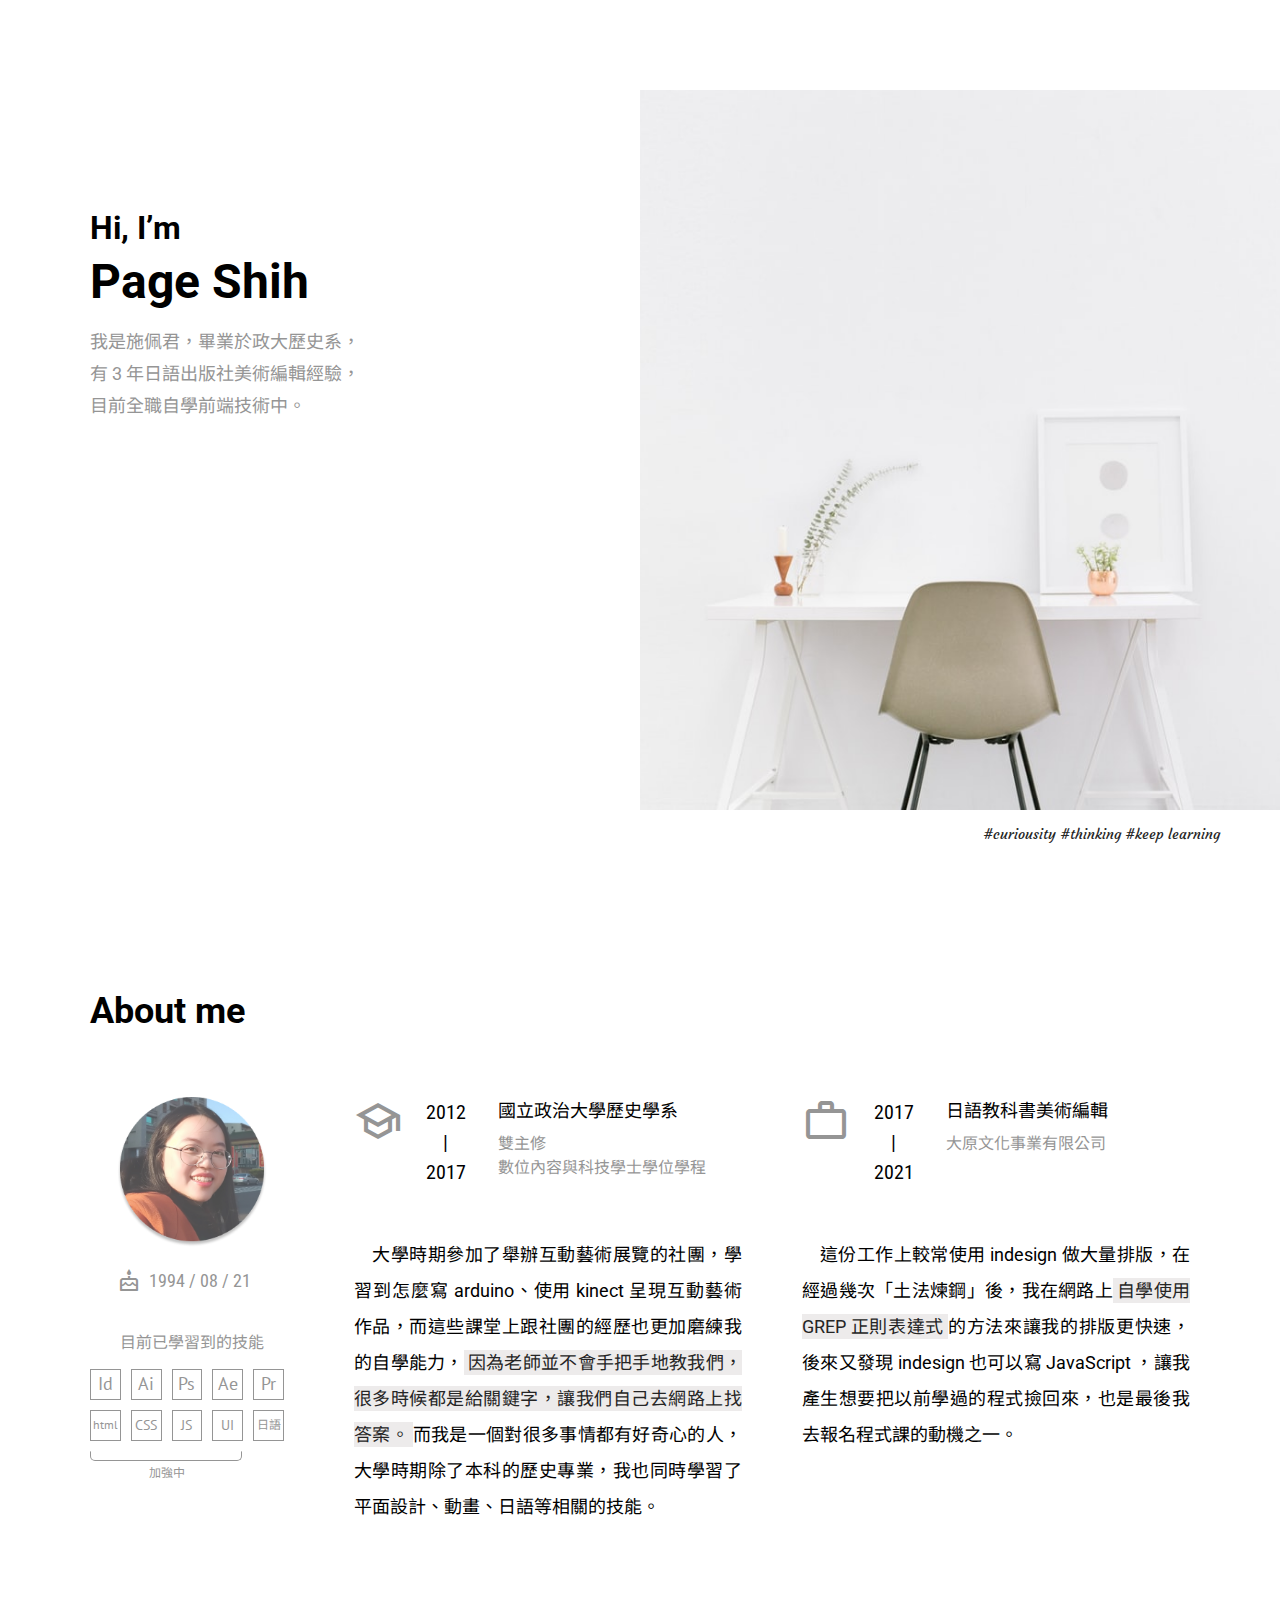
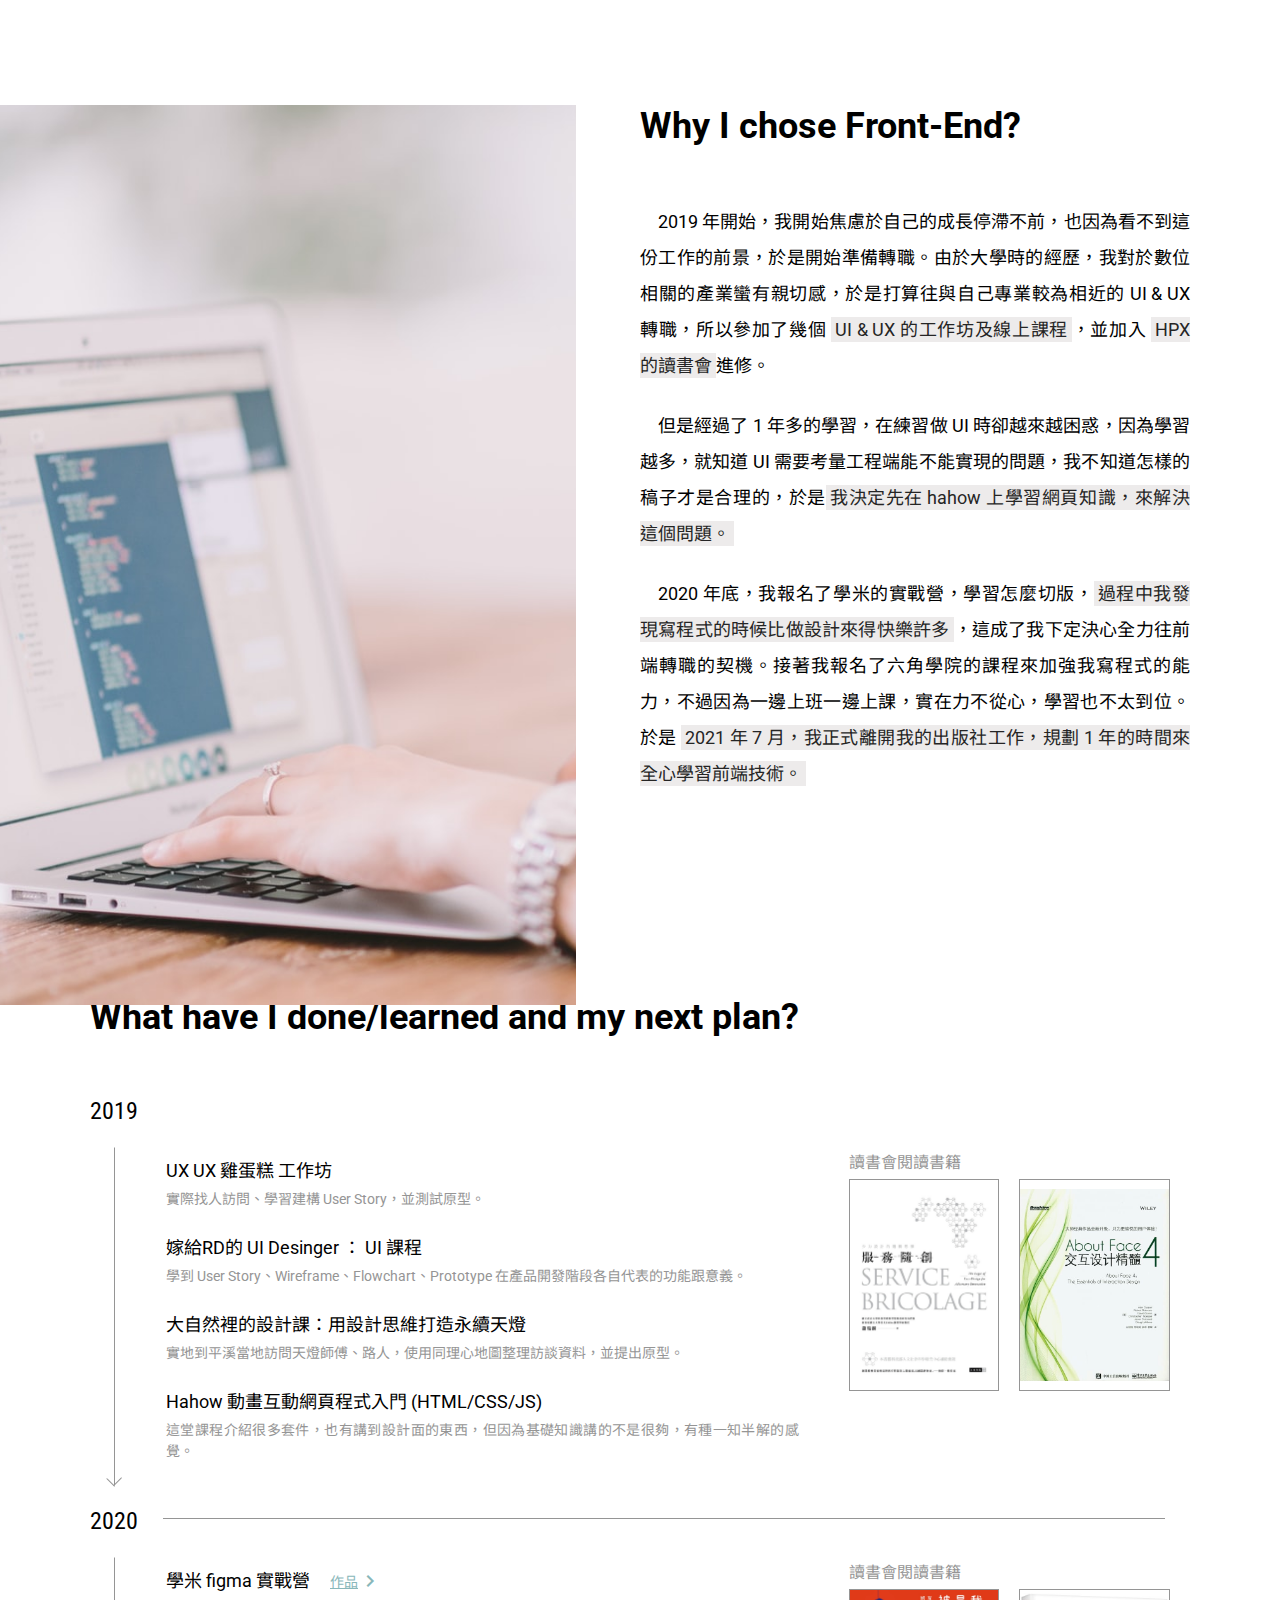
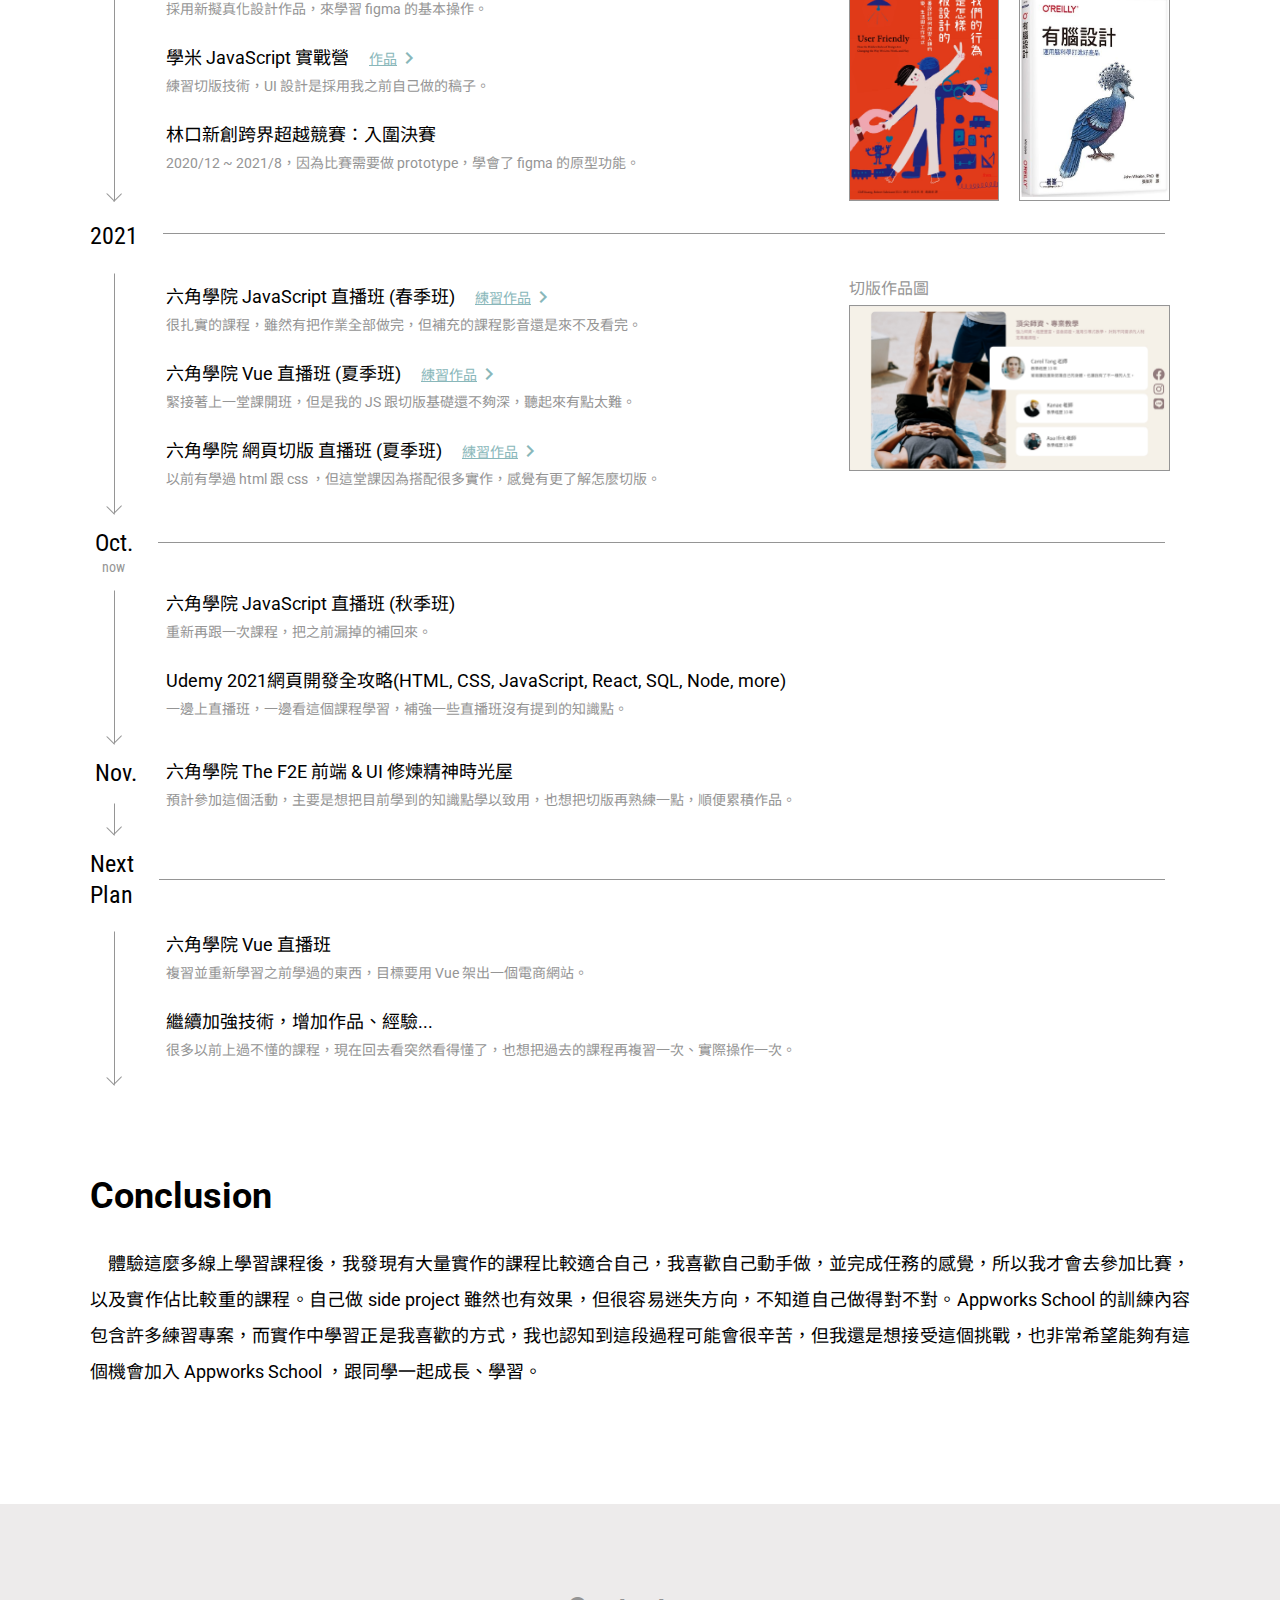
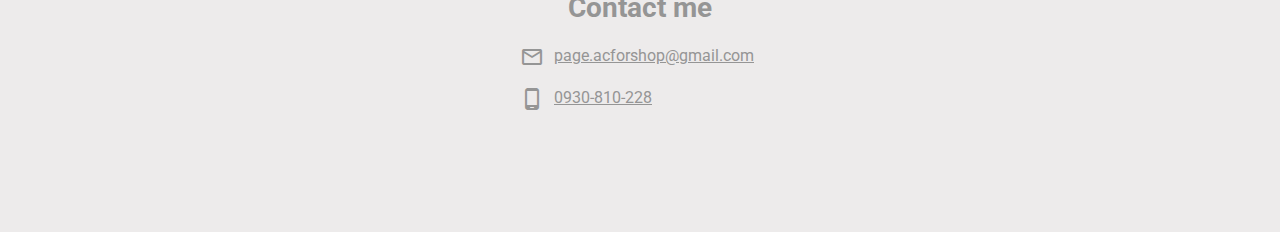
==== commit 41a440ba: "fix RWD" ====
--- a/index.html
+++ b/index.html
@@ -174,7 +174,7 @@
                 <div class="timeline-col">
                     <p class="text-gray fz-1 mb-0">讀書會閱讀書籍</p>
                     <div class="images-row">
-                        <div class="img-outline">
+                        <div class="img-outline md-mb-1">
                             <img src="./images/book1.jpeg" alt="服務隨創：少力設計的邏輯思維" title="服務隨創：少力設計的邏輯思維">
                         </div>
                         <div class="img-outline">
@@ -216,7 +216,7 @@
                 <div class="timeline-col">
                     <p class="text-gray fz-1 mb-0">讀書會閱讀書籍</p>
                     <div class="images-row">
-                        <div class="img-outline">
+                        <div class="img-outline md-mb-1">
                             <img src="./images/book3.jpeg" alt="我們的行為是怎樣被設計的：友善設計如何改變人類的娛樂、生活與工作方式" title="我們的行為是怎樣被設計的：友善設計如何改變人類的娛樂、生活與工作方式">
                         </div>
                         <div class="img-outline">
@@ -259,7 +259,7 @@
                 <div class="timeline-col">
                     <p class="text-gray fz-1 mb-0">切版作品圖</p>
                     <div class="images-row">
-                        <div class="img-outline">
+                        <div class="img-outline horizontal-img-h">
                     <img src="./images/layoutWork1.jpeg" alt="切版班作品1">
                 </div>
                 </div>
@@ -332,13 +332,13 @@
     </section>
 
     <!-- conclusion -->
-    <section class="container">
+    <section class="container pt-0">
         <h2 class="mb-1_75">Conclusion</h2>
         <p class="text-indent-1">體驗這麼多線上學習課程後，我發現有大量實作的課程比較適合自己，我喜歡自己動手做，並完成任務的感覺，所以我才會去參加比賽，以及實作佔比較重的課程。自己做 side project 雖然也有效果，但很容易迷失方向，不知道自己做得對不對。Appworks School 的訓練內容包含許多練習專案，而實作中學習正是我喜歡的方式，我也認知到這段過程可能會很辛苦，但我還是想接受這個挑戰，也非常希望能夠有這個機會加入 Appworks School ，跟同學一起成長、學習。</p>
     </section>
     <!-- contact me -->
     <section class="bg-light">
-        <div class="container contact-info">
+        <div class="contact-info">
         <h3>Contact me</h3>
         <p class="icon-info"><a href="mailto:page.acforshop@gmail.com" title="mail"><span class="material-icons-outlined icon-inline">
             email
--- a/style/style.css
+++ b/style/style.css
@@ -419,18 +419,22 @@
     display: flex;
     overflow: hidden;
     width: 100%;
-    height: 100%;
 }
 
 .img-outline{
     border:1px solid var(--gray);
-    height: 180px;
     margin-right: 20px;
+    flex-basis:50%;
 }
 
 .images-row img{
-    object-fit: cover;
+    object-fit: contain;
     height: 100%;
+    width: 100%;
+}
+
+.horizontal-img-h{
+    flex-basis: 100%;
 }
 
 .links{
@@ -456,13 +460,14 @@
 .icon-info{
     color: var(--gray);
     font-size: var(--font-size);
-    width: 240px;
+    max-width: 240px;
     margin-bottom: 10px;
     margin-left: auto;
     margin-right: auto;
 }
 .icon-info a{
     color: var(--gray);
+    word-wrap:break-word
 }
 .icon-inline{
     display: inline-block;
@@ -487,11 +492,6 @@
 }
 .contact-info .fab:hover{
     color: var(--dark);
-}
-.shadow-block{
-    border-radius: 10px;
-    box-shadow: 0px 2px 3px 0px var(--gray);
-    padding: 25px;
 }
 
 
@@ -632,7 +632,9 @@
 .p-0{
     padding: 0;
 }
-
+.pt-0{
+    padding-top: 0;
+}
 .pt-0_625{
     padding-top: calc(var(--space) * 0.625);
 }
@@ -737,6 +739,13 @@
     .timeline-item{
         padding-right: 20px;
     }
+    
+    .img-outline{
+        flex-basis:100%;
+    }
+    .md-mb-1{
+        margin-bottom: var(--space);
+    }
 
 }
 
@@ -770,4 +779,5 @@
     .images-row{
         flex-wrap: wrap;
     }
+
 }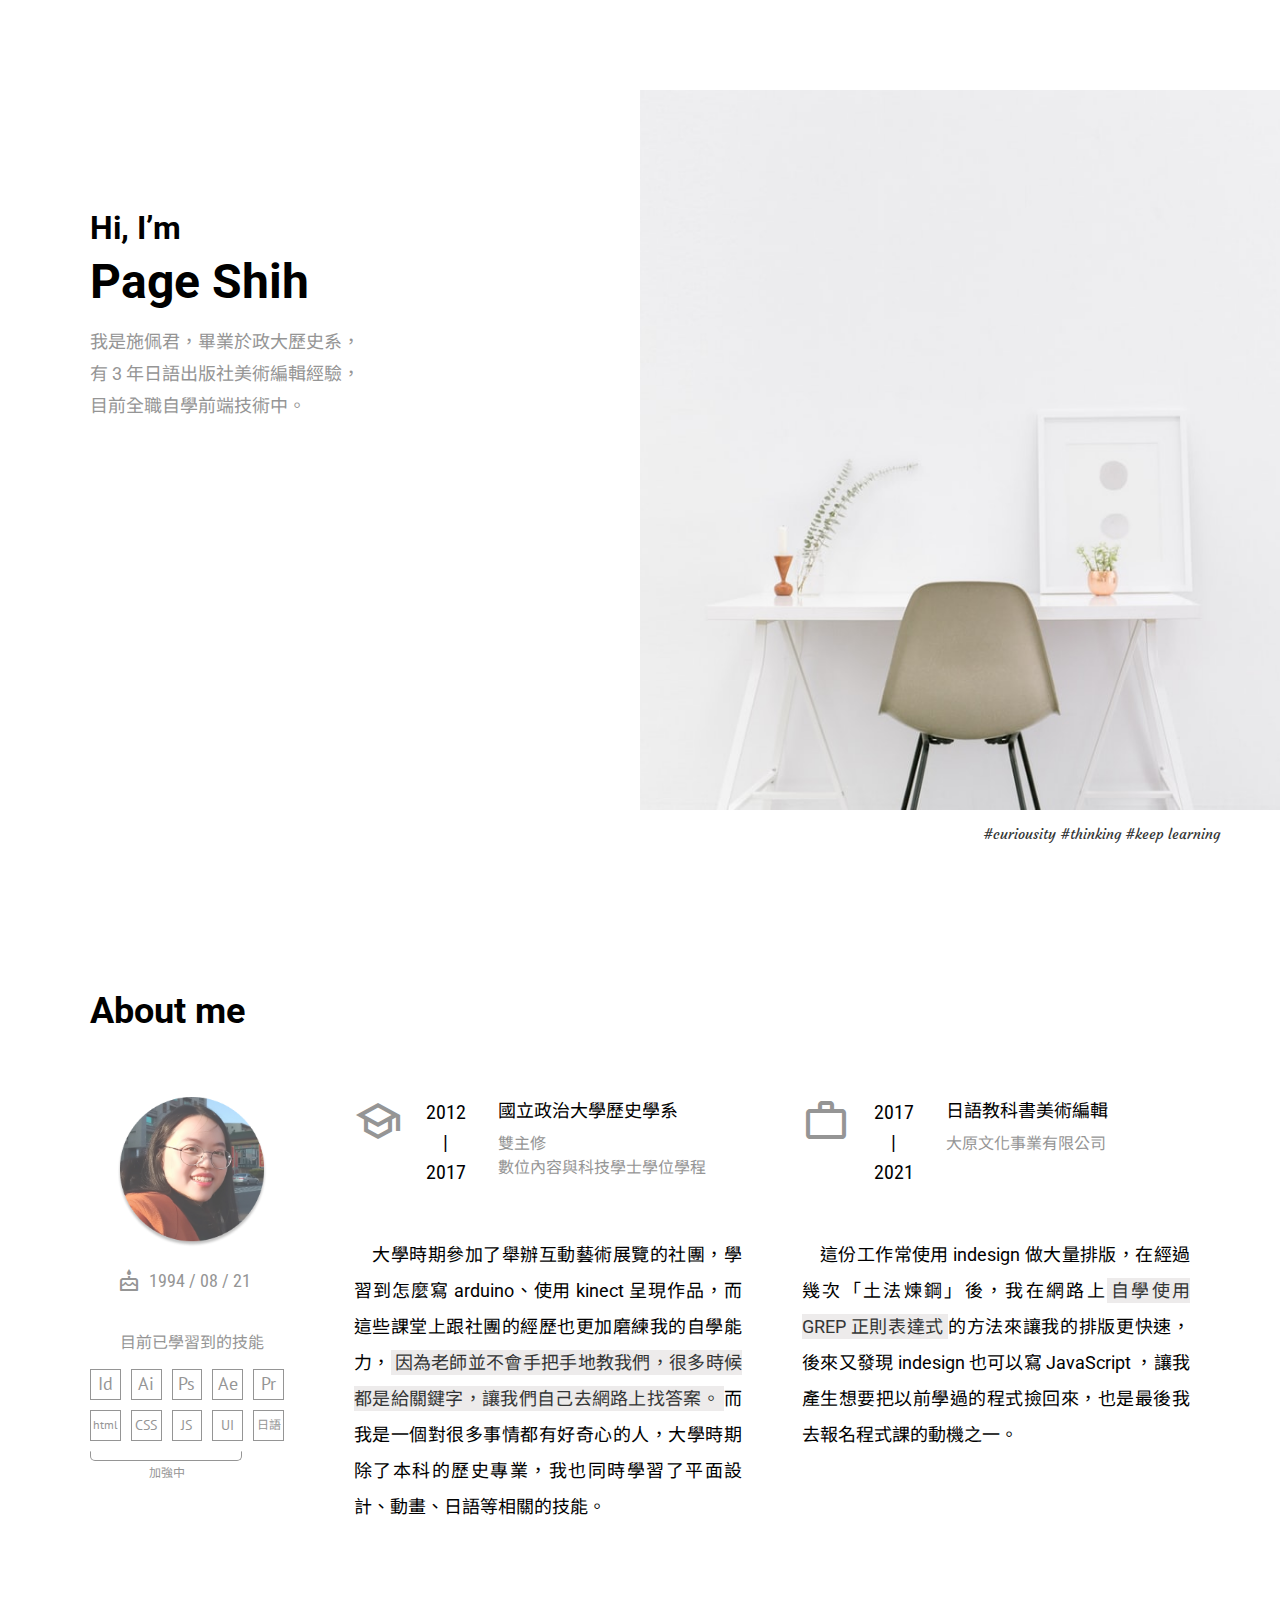
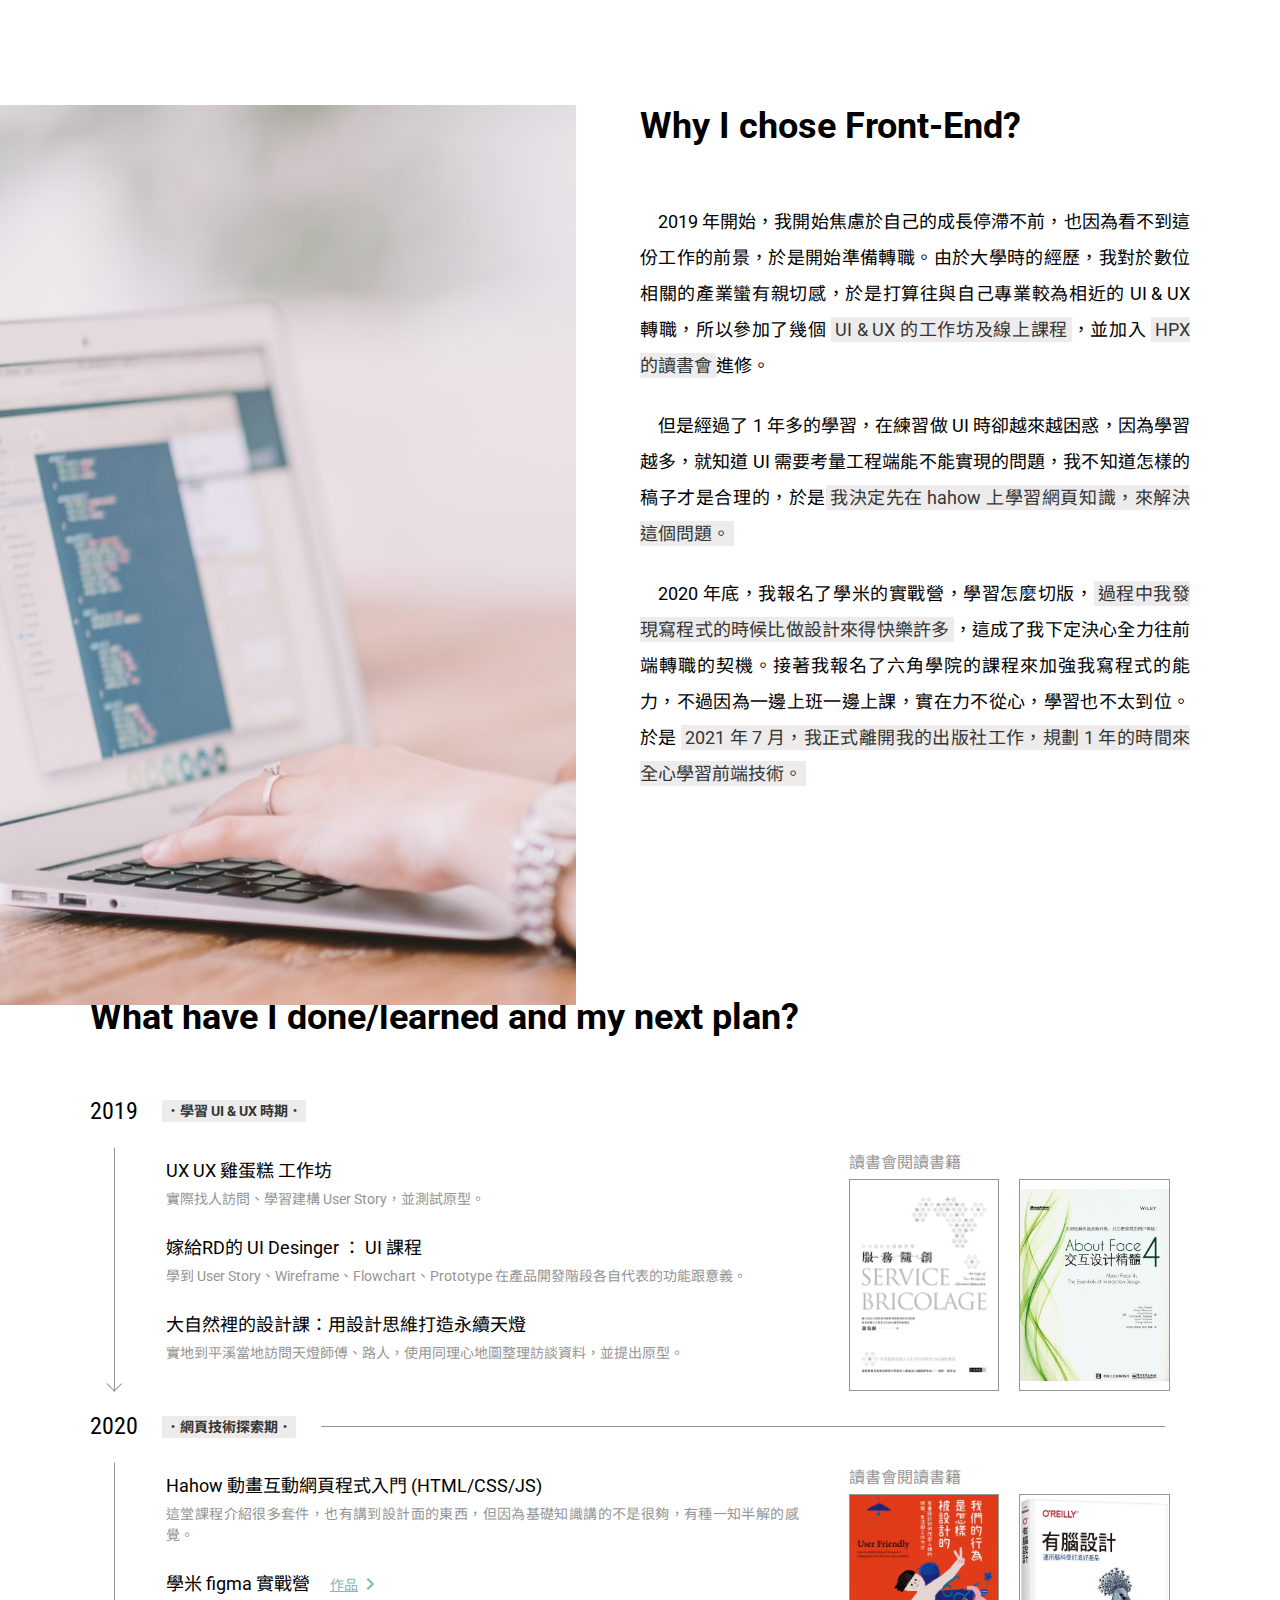
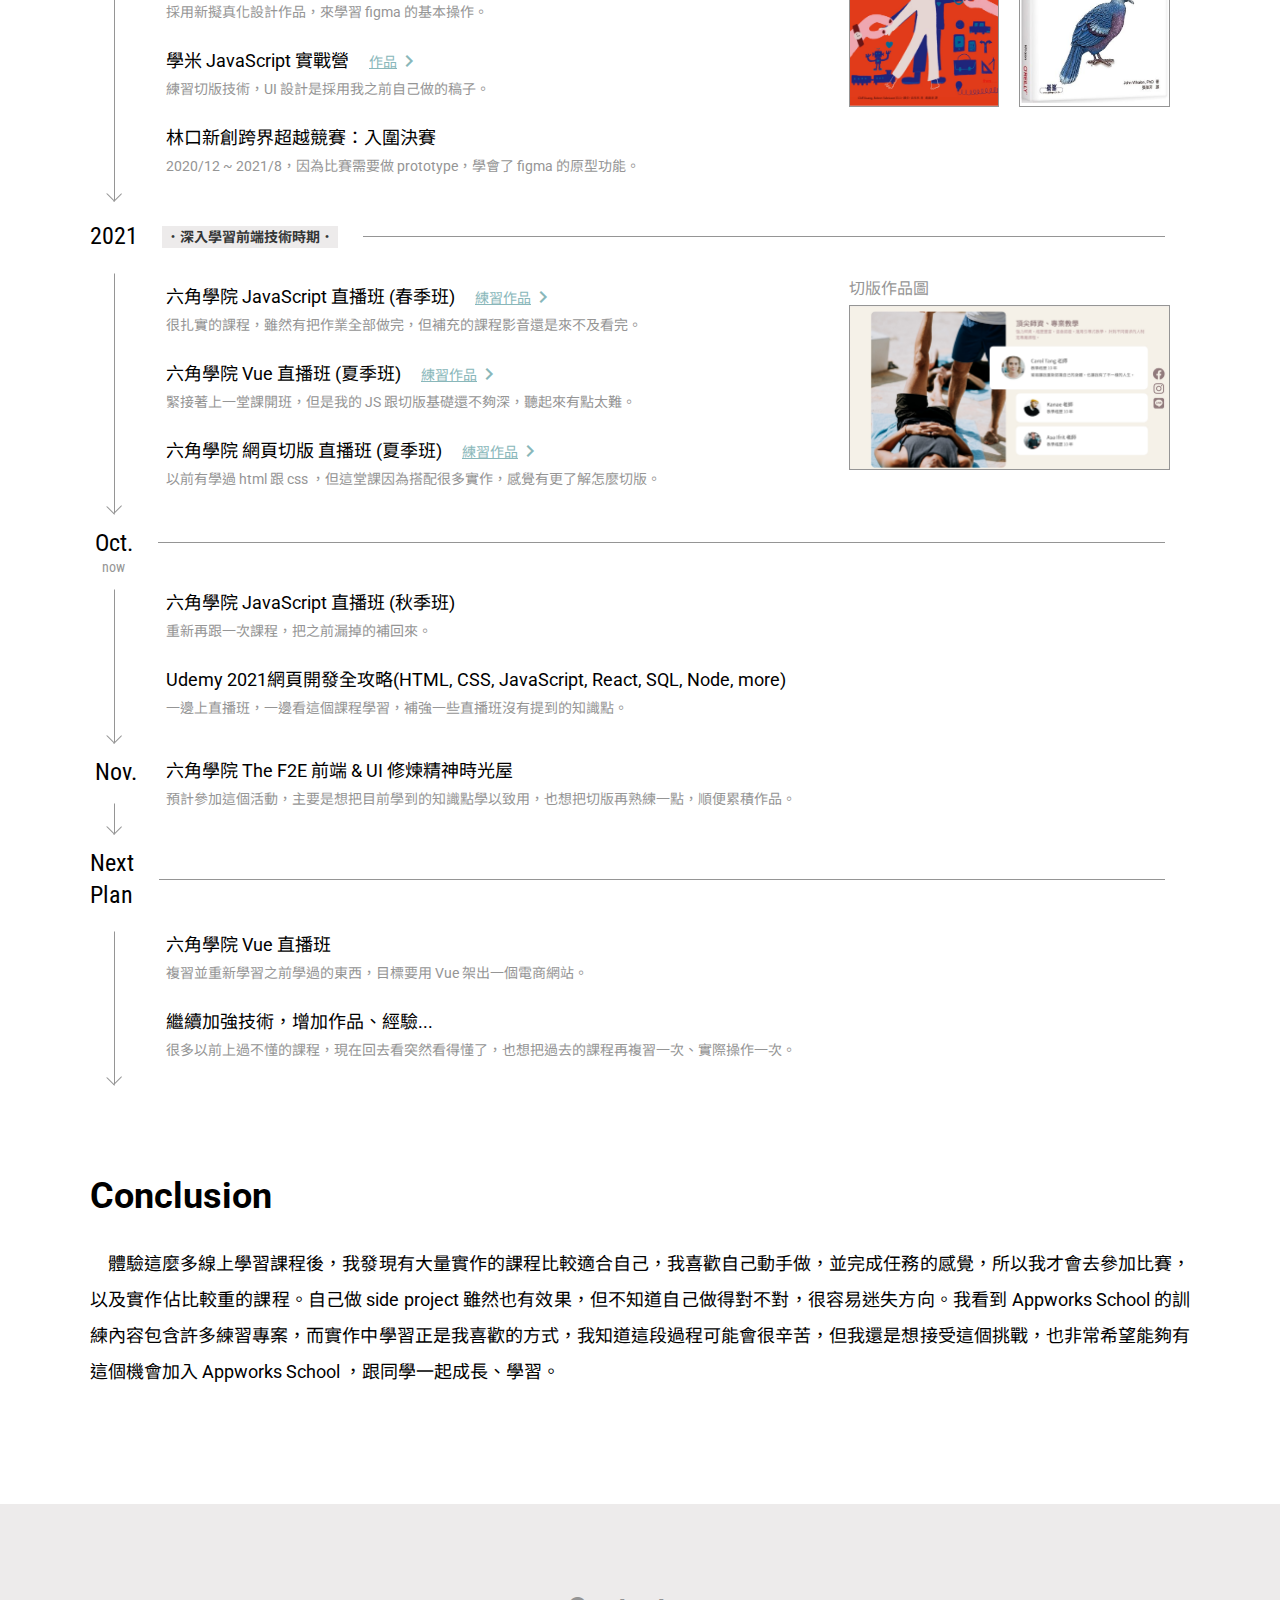
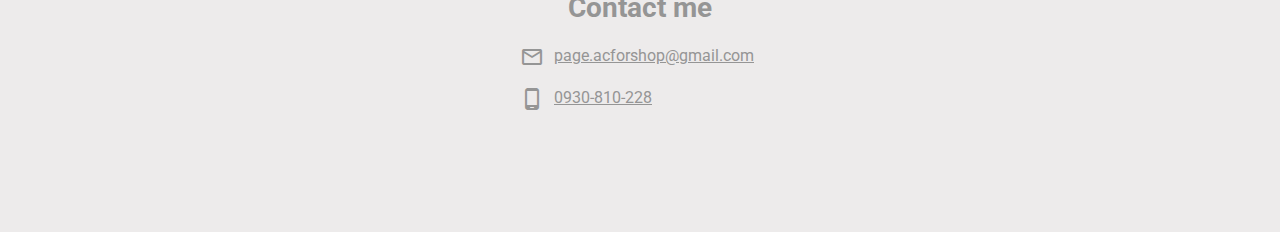
==== commit fb7d7819: "version 3" ====
--- a/index.html
+++ b/index.html
@@ -105,7 +105,7 @@
                     </div>
                 </div>
                 <p class="mb-0 text-indent-1">
-                    大學時期參加了舉辦互動藝術展覽的社團，學習到怎麼寫 arduino、使用 kinect 呈現互動藝術作品，而這些課堂上跟社團的經歷也更加磨練我的自學能力，<em>因為老師並不會手把手地教我們，很多時候都是給關鍵字，讓我們自己去網路上找答案。</em>而我是一個對很多事情都有好奇心的人，大學時期除了本科的歷史專業，我也同時學習了平面設計、動畫、日語等相關的技能。
+                    大學時期參加了舉辦互動藝術展覽的社團，學習到怎麼寫 arduino、使用 kinect 呈現作品，而這些課堂上跟社團的經歷也更加磨練我的自學能力，<em>因為老師並不會手把手地教我們，很多時候都是給關鍵字，讓我們自己去網路上找答案。</em>而我是一個對很多事情都有好奇心的人，大學時期除了本科的歷史專業，我也同時學習了平面設計、動畫、日語等相關的技能。
                 </p>
             </div>
             <div class="experience">
@@ -121,7 +121,7 @@
                         <p class="sub">大原文化事業有限公司</p>
                     </div>
                 </div>
-                <p class="mb-0 text-indent-1">這份工作上較常使用 indesign 做大量排版，在經過幾次「土法煉鋼」後，我在網路上<em>自學使用 GREP 正則表達式</em>的方法來讓我的排版更快速，後來又發現 indesign 也可以寫 JavaScript ，讓我產生想要把以前學過的程式撿回來，也是最後我去報名程式課的動機之一。</p>
+                <p class="mb-0 text-indent-1">這份工作常使用 indesign 做大量排版，在經過幾次「土法煉鋼」後，我在網路上<em>自學使用 GREP 正則表達式</em>的方法來讓我的排版更快速，後來又發現 indesign 也可以寫 JavaScript ，讓我產生想要把以前學過的程式撿回來，也是最後我去報名程式課的動機之一。</p>
             </div>
         </div>
     </section>
@@ -146,7 +146,9 @@
     <section class="container">
         <h2>What have I done/learned and my next plan?</h2>
         <div class="mb-1_25">
-            <h4 class="en-num">2019</h4>
+           
+            <h4 class="d-flex align-items-center"><span class="en-num me-1_5">2019</span><em class="fw-bold fz-0_875 text-dark">．學習 UI & UX 時期．</em></h4>
+           
             <div class="d-flex">
             <div class="arrow-down"></div>
             <div class="timeline-row">
@@ -164,10 +166,6 @@
                         <div class="timeline-item">
                             <h5>大自然裡的設計課：用設計思維打造永續天燈</h5>
                             <p>實地到平溪當地訪問天燈師傅、路人，使用同理心地圖整理訪談資料，並提出原型。</p>
-                        </div>
-                        <div class="timeline-item">
-                            <h5>Hahow 動畫互動網頁程式入門 (HTML/CSS/JS)</h5>
-                            <p>這堂課程介紹很多套件，也有講到設計面的東西，但因為基礎知識講的不是很夠，有種一知半解的感覺。</p>
                         </div>
                     </div>
                 </div>
@@ -187,14 +185,17 @@
             
         </div>
         <div class="mb-1_25">
-            <h4 class="en-num d-flex">2020
-                <hr>
-            </h4>
+            <h4 class="d-flex align-items-center"><span class="en-num me-1_5">2020</span><em  class="fw-bold fz-0_875 text-dark">．網頁技術探索期．</em><hr></h4>
+
             <div class="d-flex">
                 <div class="arrow-down"></div>
                 <div class="timeline-row">
                 <div class="timeline-col">
                     <div class="pt-0_625">
+                        <div class="timeline-item">
+                            <h5>Hahow 動畫互動網頁程式入門 (HTML/CSS/JS)</h5>
+                            <p>這堂課程介紹很多套件，也有講到設計面的東西，但因為基礎知識講的不是很夠，有種一知半解的感覺。</p>
+                        </div>
                         <div class="timeline-item">
                             <h5>學米 figma 實戰營<a class="links fz-0_875"
                                     href="https://www.figma.com/file/PwWE3hJcyIL1hSvM4oDMRc/21-day-challenge?node-id=84%3A1813">作品<span
@@ -228,9 +229,10 @@
             </div>
         </div>
         <div class="mb-0_875">
-            <h4 class="en-num d-flex">2021
-                <hr>
-            </h4>
+
+            <h4 class="d-flex align-items-center"><span class="en-num me-1_5">2021</span><em class="fw-bold fz-0_875 text-dark">．深入學習前端技術時期．</em><hr></h4>
+            
+
             <div class="d-flex">
                 <div class="arrow-down"></div>
                 <div class="timeline-row">
@@ -260,7 +262,7 @@
                     <p class="text-gray fz-1 mb-0">切版作品圖</p>
                     <div class="images-row">
                         <div class="img-outline horizontal-img-h">
-                    <img src="./images/layoutWork1.jpeg" alt="切版班作品1">
+                    <img src="./images/layoutWork1.jpeg" alt="切版班作品1" title="更多作品請按左側/上方文字連結">
                 </div>
                 </div>
                 </div>
@@ -334,7 +336,7 @@
     <!-- conclusion -->
     <section class="container pt-0">
         <h2 class="mb-1_75">Conclusion</h2>
-        <p class="text-indent-1">體驗這麼多線上學習課程後，我發現有大量實作的課程比較適合自己，我喜歡自己動手做，並完成任務的感覺，所以我才會去參加比賽，以及實作佔比較重的課程。自己做 side project 雖然也有效果，但很容易迷失方向，不知道自己做得對不對。Appworks School 的訓練內容包含許多練習專案，而實作中學習正是我喜歡的方式，我也認知到這段過程可能會很辛苦，但我還是想接受這個挑戰，也非常希望能夠有這個機會加入 Appworks School ，跟同學一起成長、學習。</p>
+        <p class="text-indent-1">體驗這麼多線上學習課程後，我發現有大量實作的課程比較適合自己，我喜歡自己動手做，並完成任務的感覺，所以我才會去參加比賽，以及實作佔比較重的課程。自己做 side project 雖然也有效果，但不知道自己做得對不對，很容易迷失方向。我看到 Appworks School 的訓練內容包含許多練習專案，而實作中學習正是我喜歡的方式，我知道這段過程可能會很辛苦，但我還是想接受這個挑戰，也非常希望能夠有這個機會加入 Appworks School ，跟同學一起成長、學習。</p>
     </section>
     <!-- contact me -->
     <section class="bg-light">
@@ -347,7 +349,7 @@
                 phone_android
                 </span>0930-810-228</a></p>
                 <div class="icon-link">
-                <a class="text-gray fz-3" href="https://github.com/pageshih" title="Github"><i class="fab fa-github"></i></a>
+                <a class="text-gray fz-3 ms-1_25" href="https://github.com/pageshih" title="Github"><i class="fab fa-github"></i></a>
                 <a class="text-gray fz-3" href="https://codepen.io/kanawin821" title="CodePen"><i class="fab fa-codepen"></i></a>
                 <a class="text-gray fz-3" href="https://www.facebook.com/profile.php?id=100000347035746"><i class="fab fa-facebook" title="facebook"></i></a>
             </div>
--- a/style/style.css
+++ b/style/style.css
@@ -137,7 +137,7 @@
     --space: 16px;
     --light:#EDEBEB;
     --gray: #959595;
-    --dark: #252525;
+    --dark: #343636;
     --link: #89B7BA;
     --sec-lg-pd:90px;
     --sec-md-pd:32px;
@@ -484,7 +484,7 @@
 }
 .icon-link a{
     display: inline-block;
-    margin-right: 20px;
+    margin-right: calc(var(--space) * 1.25);
 }
 
 .contact-info a:hover{
@@ -547,6 +547,7 @@
 .text-center{
     text-align: center;
 }
+
 .vertical-bottom{
     vertical-align: bottom;
  }
@@ -615,7 +616,10 @@
     margin-left: 0;
 }
 .ms-0_3{
-    margin-left: calc(var(--space) * 0.3)
+    margin-left: calc(var(--space) * 0.3);
+}
+.ms-1_25{
+    margin-left: calc(var(--space) * 1.25);
 }
 
 .me-0_5{
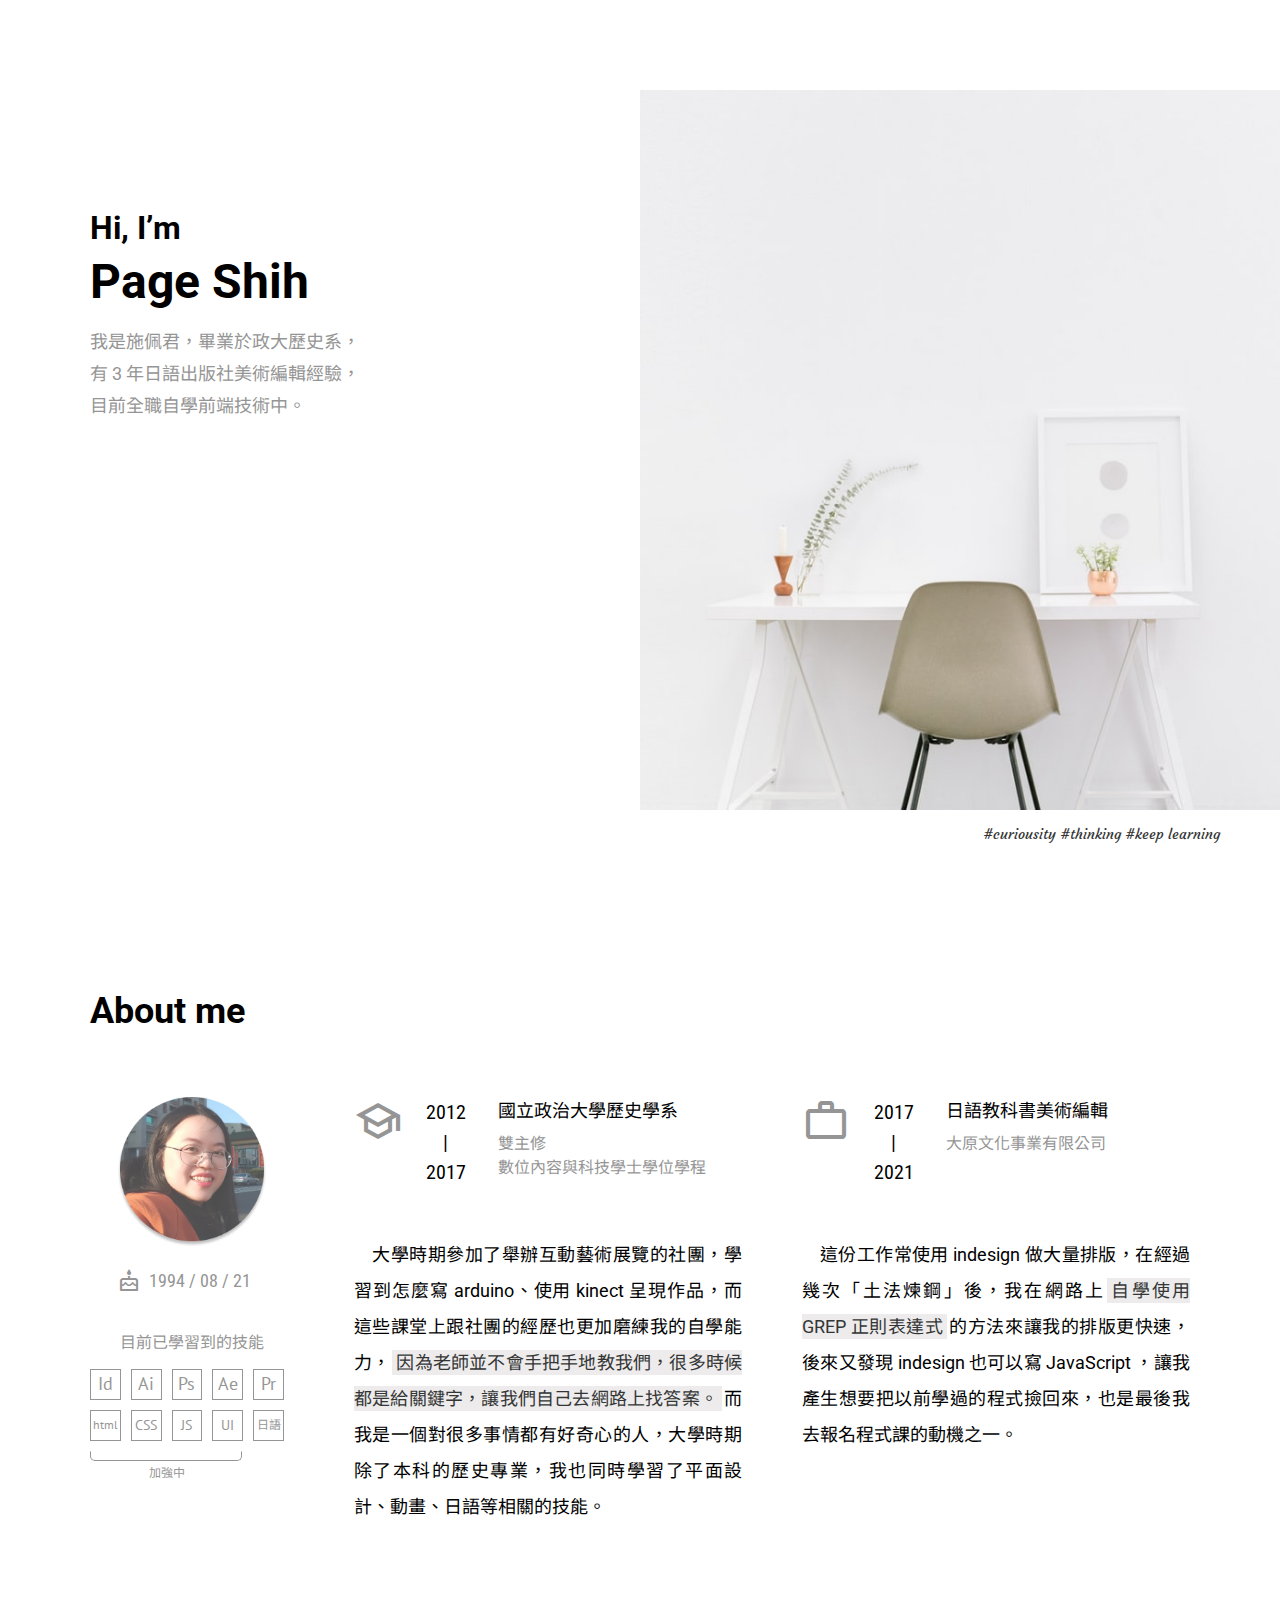
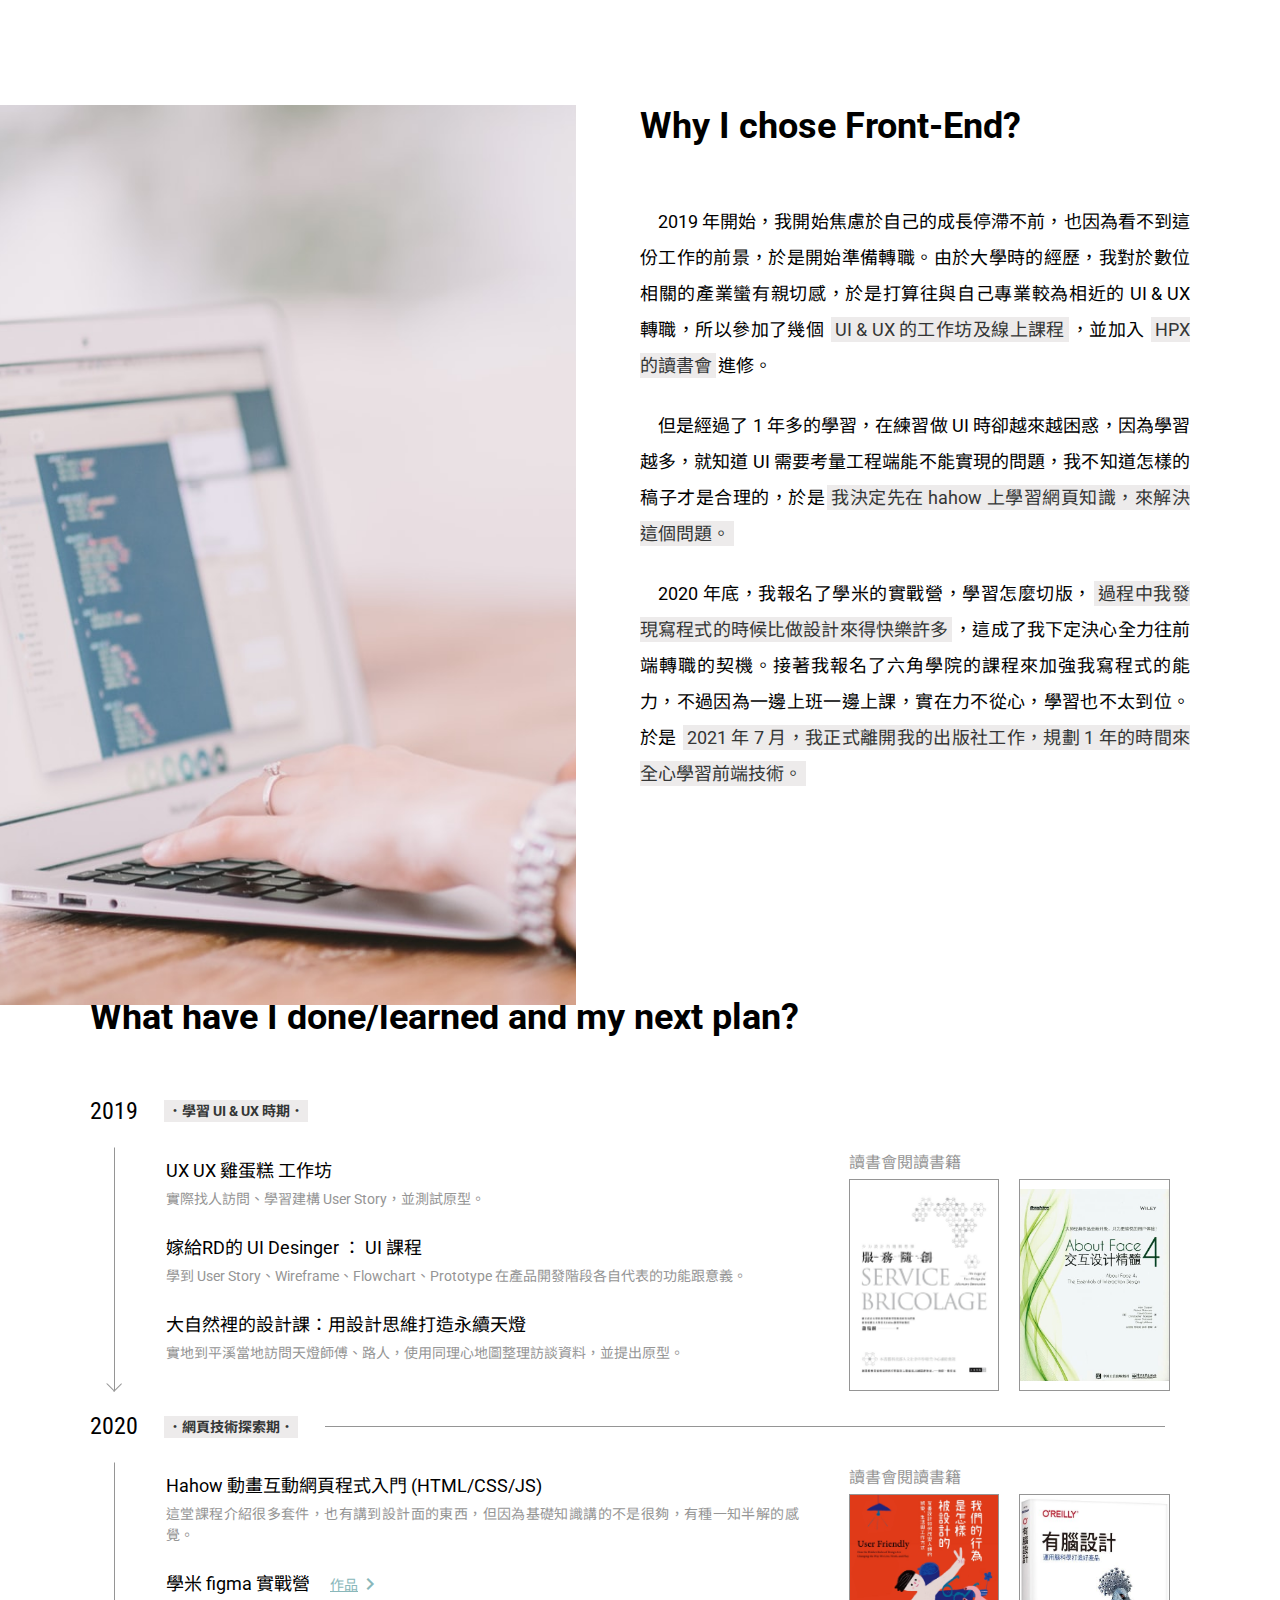
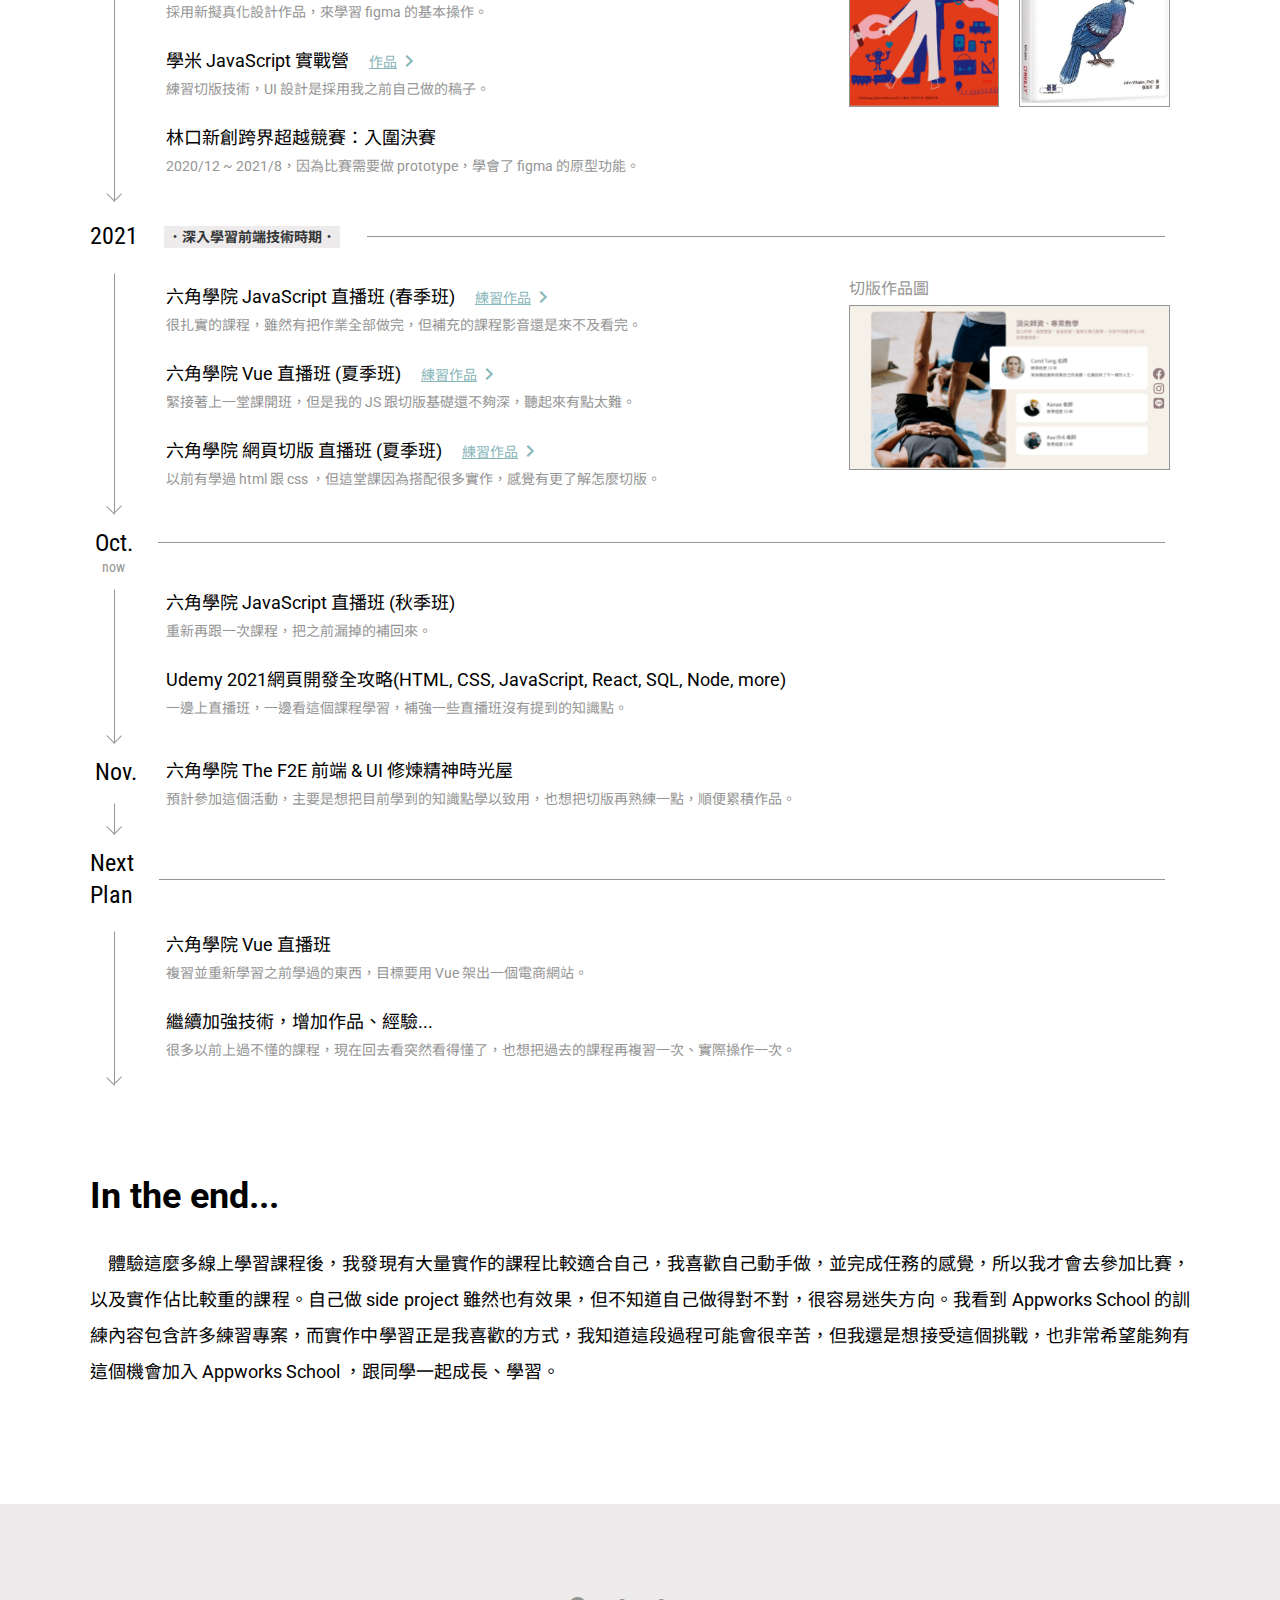
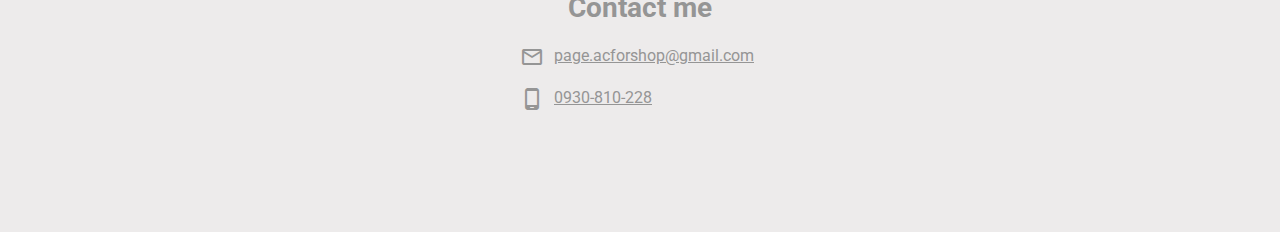
==== commit 267932de: "fix bug" ====
--- a/index.html
+++ b/index.html
@@ -171,8 +171,8 @@
                 </div>
                 <div class="timeline-col">
                     <p class="text-gray fz-1 mb-0">讀書會閱讀書籍</p>
-                    <div class="images-row">
-                        <div class="img-outline md-mb-1">
+                    <div class="images-row md-mb-1">
+                        <div class="img-outline sm-md-1">
                             <img src="./images/book1.jpeg" alt="服務隨創：少力設計的邏輯思維" title="服務隨創：少力設計的邏輯思維">
                         </div>
                         <div class="img-outline">
@@ -197,13 +197,13 @@
                             <p>這堂課程介紹很多套件，也有講到設計面的東西，但因為基礎知識講的不是很夠，有種一知半解的感覺。</p>
                         </div>
                         <div class="timeline-item">
-                            <h5>學米 figma 實戰營<a class="links fz-0_875"
+                            <h5><span class="me-1_25">學米 figma 實戰營</span><a class="links fz-0_875"
                                     href="https://www.figma.com/file/PwWE3hJcyIL1hSvM4oDMRc/21-day-challenge?node-id=84%3A1813">作品<span
                                         class="material-icons-outlined vertical-bottom">chevron_right</span></a></h5>
                             <p>採用新擬真化設計作品，來學習 figma 的基本操作。</p>
                         </div>
                         <div class="timeline-item">
-                            <h5>學米 JavaScript 實戰營<a class="links fz-0_875"
+                            <h5><span class="me-1_25">學米 JavaScript 實戰營</span><a class="links fz-0_875"
                                     href="https://pageshih.github.io/UdonShop/">作品<span
                                         class="material-icons-outlined vertical-bottom">chevron_right</span></a></h5>
                             <p>練習切版技術，UI 設計是採用我之前自己做的稿子。</p>
@@ -216,8 +216,8 @@
                 </div>
                 <div class="timeline-col">
                     <p class="text-gray fz-1 mb-0">讀書會閱讀書籍</p>
-                    <div class="images-row">
-                        <div class="img-outline md-mb-1">
+                    <div class="images-row md-mb-1">
+                        <div class="img-outline sm-md-1">
                             <img src="./images/book3.jpeg" alt="我們的行為是怎樣被設計的：友善設計如何改變人類的娛樂、生活與工作方式" title="我們的行為是怎樣被設計的：友善設計如何改變人類的娛樂、生活與工作方式">
                         </div>
                         <div class="img-outline">
@@ -239,19 +239,19 @@
                 <div class="timeline-col">
                     <div class="pt-0_625">
                         <div class="timeline-item" id="hexJSWorks">
-                            <h5>六角學院 JavaScript 直播班 (春季班)<a class="links fz-0_875"
+                            <h5><span class="me-1_25">六角學院 JavaScript 直播班 (春季班)</span><a class="links fz-0_875"
                                 href="./hexJavaScriptWorks.html">練習作品<span
                                     class="material-icons-outlined vertical-bottom">chevron_right</span></a></h5>
                             <p>很扎實的課程，雖然有把作業全部做完，但補充的課程影音還是來不及看完。</p>
                         </div>
                         <div class="timeline-item" id="hexVueWorks">
-                            <h5>六角學院 Vue 直播班 (夏季班)<a class="links fz-0_875"
+                            <h5><span class="me-1_25">六角學院 Vue 直播班 (夏季班)</span><a class="links fz-0_875"
                                 href="./hexVueWorks.html">練習作品<span
                                     class="material-icons-outlined vertical-bottom">chevron_right</span></a></h5>
                             <p>緊接著上一堂課開班，但是我的 JS 跟切版基礎還不夠深，聽起來有點太難。</p>
                         </div>
                         <div class="timeline-item" id="hexLayoutWorks">
-                            <h5>六角學院 網頁切版 直播班 (夏季班)<a class="links fz-0_875"
+                            <h5><span class="me-1_25">六角學院 網頁切版 直播班 (夏季班)</span><a class="links fz-0_875"
                                 href="./hexLayoutWorks.html">練習作品<span
                                     class="material-icons-outlined vertical-bottom">chevron_right</span></a></h5>
                             <p>以前有學過 html 跟 css ，但這堂課因為搭配很多實作，感覺有更了解怎麼切版。</p>
@@ -334,8 +334,8 @@
     </section>
 
     <!-- conclusion -->
-    <section class="container pt-0">
-        <h2 class="mb-1_75">Conclusion</h2>
+    <section class="container pt-0 md-pt-2">
+        <h2 class="mb-1_75">In the end...</h2>
         <p class="text-indent-1">體驗這麼多線上學習課程後，我發現有大量實作的課程比較適合自己，我喜歡自己動手做，並完成任務的感覺，所以我才會去參加比賽，以及實作佔比較重的課程。自己做 side project 雖然也有效果，但不知道自己做得對不對，很容易迷失方向。我看到 Appworks School 的訓練內容包含許多練習專案，而實作中學習正是我喜歡的方式，我知道這段過程可能會很辛苦，但我還是想接受這個挑戰，也非常希望能夠有這個機會加入 Appworks School ，跟同學一起成長、學習。</p>
     </section>
     <!-- contact me -->
--- a/style/style.css
+++ b/style/style.css
@@ -210,9 +210,9 @@
     color:var(--dark);
     background-color: var(--light);
     padding: 2px 4px 2px 4px;
-    /* padding-left: 4px;
-    padding-right: 4px; */
-    /* border-bottom: 1px solid var(--gray); */
+    margin-right: 2px;
+    margin-left: 2px;
+ 
 }
 
 /* layout */
@@ -352,11 +352,7 @@
 }
 
 
-.timeline-row{
-    display: grid;
-    grid-template-columns: 2fr 1fr;
-    flex-grow: 1;
-}
+
 .arrow-down{
     border: 1px solid var(--gray);
     border-color: transparent transparent transparent var(--gray);
@@ -386,17 +382,23 @@
     left: 2px;
     transform: rotate(45deg);
 }
+.timeline-row{
+    display: grid;
+    grid-template-columns: 2fr 1fr;
+    flex-grow: 1;
+}
 .timeline-col{
     flex-basis: 500px;
 }
 .timeline-item{
-    margin-bottom: 10px;
+    margin-bottom: 24px;
     padding-right: 50px;
 }
 .timeline-item p{
     color: var(--gray);
     font-size: calc(var(--font-size) * 0.875);
     line-height: 1.5;
+    margin-bottom: 0;
 }
 
 .timeline-month{
@@ -440,7 +442,6 @@
 .links{
     color: var(--link);
     display: inline-block;
-    margin-left: 20px;
 }
 .links:hover{
     color: var(--gray);
@@ -494,169 +495,11 @@
     color: var(--dark);
 }
 
-
-/* utilities */
-.container{
-    max-width: 1100px;
-    margin: 0 auto;
-    padding-left:  var(--padding-x);
-    padding-right: var(--padding-x);
-}
-
-.vh-100{
-    height: 100vh;
-}
-
-.w-70{
-    width: 70%;
-}
-.w-100{
-    width: 100%;
-}
-
-.d-flex{
-    display: flex;
-}
-.align-items-center{
-    align-items: center;
-}
-.justify-content-end{
-    justify-content: flex-end;
-}
-
-.en-deco{
-    font-family: 'Courgette', sans-serif;
-}
-.en-num{
-    font-family: 'Roboto Condensed', sans-serif;
-}
-.en-skill{
-    font-family: 'PT Sans', sans-serif;
-}
-
-
-.text-dark{
-    color: var(--dark);
-}
-.text-gray{
-    color: var(--gray);
-}
-.text-indent-1{
-    text-indent: calc(var(--font-size) * 1.125 );
-}
-.text-center{
-    text-align: center;
-}
-
-.vertical-bottom{
-    vertical-align: bottom;
- }
-.vertical-middle{
-    vertical-align: middle;
- }
-.fw-bold{
-    font-weight: 700;
-}
-.fz-3{
-    font-size: calc(var(--font-size) * 3);
-}
-.fz-2{
-    font-size: calc(var(--font-size) * 2);
-}
-.fz-1_125{
-    font-size: calc(var(--font-size) * 1.125);
-}
-.fz-1{
-    font-size: var(--font-size);
-}
-.fz-0_875{
-    font-size: calc(var(--font-size) * 0.875);
-}
-.fz-0_75{
-    font-size: calc(var(--font-size) * 0.75);
-}
-.lh-1_2{
-    line-height: 1.2;
-}
-
-.mb-0{
-    margin-bottom: 0;
-}
-.mb-0_25{
-    margin-bottom: calc(var(--space) * 0.25);
-}
-.mb-0_5{
-    margin-bottom: calc(var(--space) * 0.5);
-}
-.mb-0_625{
-    margin-bottom: calc(var(--space) * 0.625);
-}
-.mb-0_875{
-    margin-bottom: calc(var(--space) * 0.875);
-}
-
-.mb-1{
-    margin-bottom: var(--space);
-}
-.mb-1_25{
-    margin-bottom: calc(var(--space) * 1.25);
-}
-.mb-1_75{
-    margin-bottom: calc(var(--space) * 1.75);
-}
-.mb-4{
-    margin-bottom: calc(var(--space) * 4);
-}
-
-.mt-0_875{
-    margin-top: calc(var(--space) * 0.875);
-}
-
-.ms-0{
-    margin-left: 0;
-}
-.ms-0_3{
-    margin-left: calc(var(--space) * 0.3);
-}
-.ms-1_25{
-    margin-left: calc(var(--space) * 1.25);
-}
-
-.me-0_5{
-    margin-right: calc(var(--space) * 0.5);
-}
-.me-1_5{
-    margin-right: calc(var(--space) * 1.5);
-}
-.me-2{
-    margin-right: calc(var(--space) * 2);
-
-}
-
-.p-0{
-    padding: 0;
-}
-.pt-0{
-    padding-top: 0;
-}
-.pt-0_625{
-    padding-top: calc(var(--space) * 0.625);
-}
-.py-3{
-    padding-top: calc(var(--space) * 3);
-    padding-bottom: calc(var(--space) * 3);
-}
-
-.bg-light{
-    background-color: var(--light);
-}
-
-.border-1-gray{
-    border:1px solid var(--gray);
-}
 .img-hover-container{
     position: relative;
-
+    margin-bottom: calc(var(--space) * 1.75);
+    border:1px solid var(--gray);
+    width: 70%;
 }
 .img-hover-link{
     position: absolute;
@@ -681,6 +524,164 @@
      transform: translate(-50%, -50%);
 }
 
+/* utilities */
+.container{
+    max-width: 1100px;
+    margin: 0 auto;
+    padding-left:  var(--padding-x);
+    padding-right: var(--padding-x);
+}
+
+.vh-100{
+    height: 100vh;
+}
+
+.w-100{
+    width: 100%;
+}
+
+.d-flex{
+    display: flex;
+}
+.align-items-center{
+    align-items: center;
+}
+.justify-content-end{
+    justify-content: flex-end;
+}
+
+.en-deco{
+    font-family: 'Courgette', sans-serif;
+}
+.en-num{
+    font-family: 'Roboto Condensed', sans-serif;
+}
+.en-skill{
+    font-family: 'PT Sans', sans-serif;
+}
+
+
+.text-dark{
+    color: var(--dark);
+}
+.text-gray{
+    color: var(--gray);
+}
+.text-indent-1{
+    text-indent: calc(var(--font-size) * 1.125 );
+}
+.text-center{
+    text-align: center;
+}
+
+.vertical-bottom{
+    vertical-align: bottom;
+ }
+.vertical-middle{
+    vertical-align: middle;
+ }
+.fw-bold{
+    font-weight: 700;
+}
+.fz-3{
+    font-size: calc(var(--font-size) * 3);
+}
+.fz-2{
+    font-size: calc(var(--font-size) * 2);
+}
+.fz-1_125{
+    font-size: calc(var(--font-size) * 1.125);
+}
+.fz-1{
+    font-size: var(--font-size);
+}
+.fz-0_875{
+    font-size: calc(var(--font-size) * 0.875);
+}
+.fz-0_75{
+    font-size: calc(var(--font-size) * 0.75);
+}
+.lh-1_2{
+    line-height: 1.2;
+}
+
+.mb-0{
+    margin-bottom: 0;
+}
+.mb-0_25{
+    margin-bottom: calc(var(--space) * 0.25);
+}
+.mb-0_5{
+    margin-bottom: calc(var(--space) * 0.5);
+}
+.mb-0_625{
+    margin-bottom: calc(var(--space) * 0.625);
+}
+.mb-0_875{
+    margin-bottom: calc(var(--space) * 0.875);
+}
+
+.mb-1{
+    margin-bottom: var(--space);
+}
+.mb-1_25{
+    margin-bottom: calc(var(--space) * 1.25);
+}
+.mb-1_75{
+    margin-bottom: calc(var(--space) * 1.75);
+}
+.mb-4{
+    margin-bottom: calc(var(--space) * 4);
+}
+
+.mt-0_875{
+    margin-top: calc(var(--space) * 0.875);
+}
+
+.ms-0{
+    margin-left: 0;
+}
+.ms-0_3{
+    margin-left: calc(var(--space) * 0.3);
+}
+.ms-1_25{
+    margin-left: calc(var(--space) * 1.25);
+}
+
+.me-0_5{
+    margin-right: calc(var(--space) * 0.5);
+}
+.me-1_25{
+    margin-right: calc(var(--space) * 1.25);
+}
+.me-1_5{
+    margin-right: calc(var(--space) * 1.5);
+}
+.me-2{
+    margin-right: calc(var(--space) * 2);
+
+}
+
+.p-0{
+    padding: 0;
+}
+.pt-0{
+    padding-top: 0;
+}
+.pt-0_625{
+    padding-top: calc(var(--space) * 0.625);
+}
+.py-3{
+    padding-top: calc(var(--space) * 3);
+    padding-bottom: calc(var(--space) * 3);
+}
+
+.bg-light{
+    background-color: var(--light);
+}
+
+
+
 
 @media (max-width: 1000px) {
     h2{
@@ -747,8 +748,14 @@
     .img-outline{
         flex-basis:100%;
     }
+    .img-hover-container{
+        width: 100%;
+    }
     .md-mb-1{
         margin-bottom: var(--space);
+    }
+    .md-pt-2{
+        padding-top: calc(var(--space) * 2);
     }
 
 }
@@ -783,5 +790,8 @@
     .images-row{
         flex-wrap: wrap;
     }
+    .sm-md-1{
+        margin-bottom: var(--space);
+    }
 
 }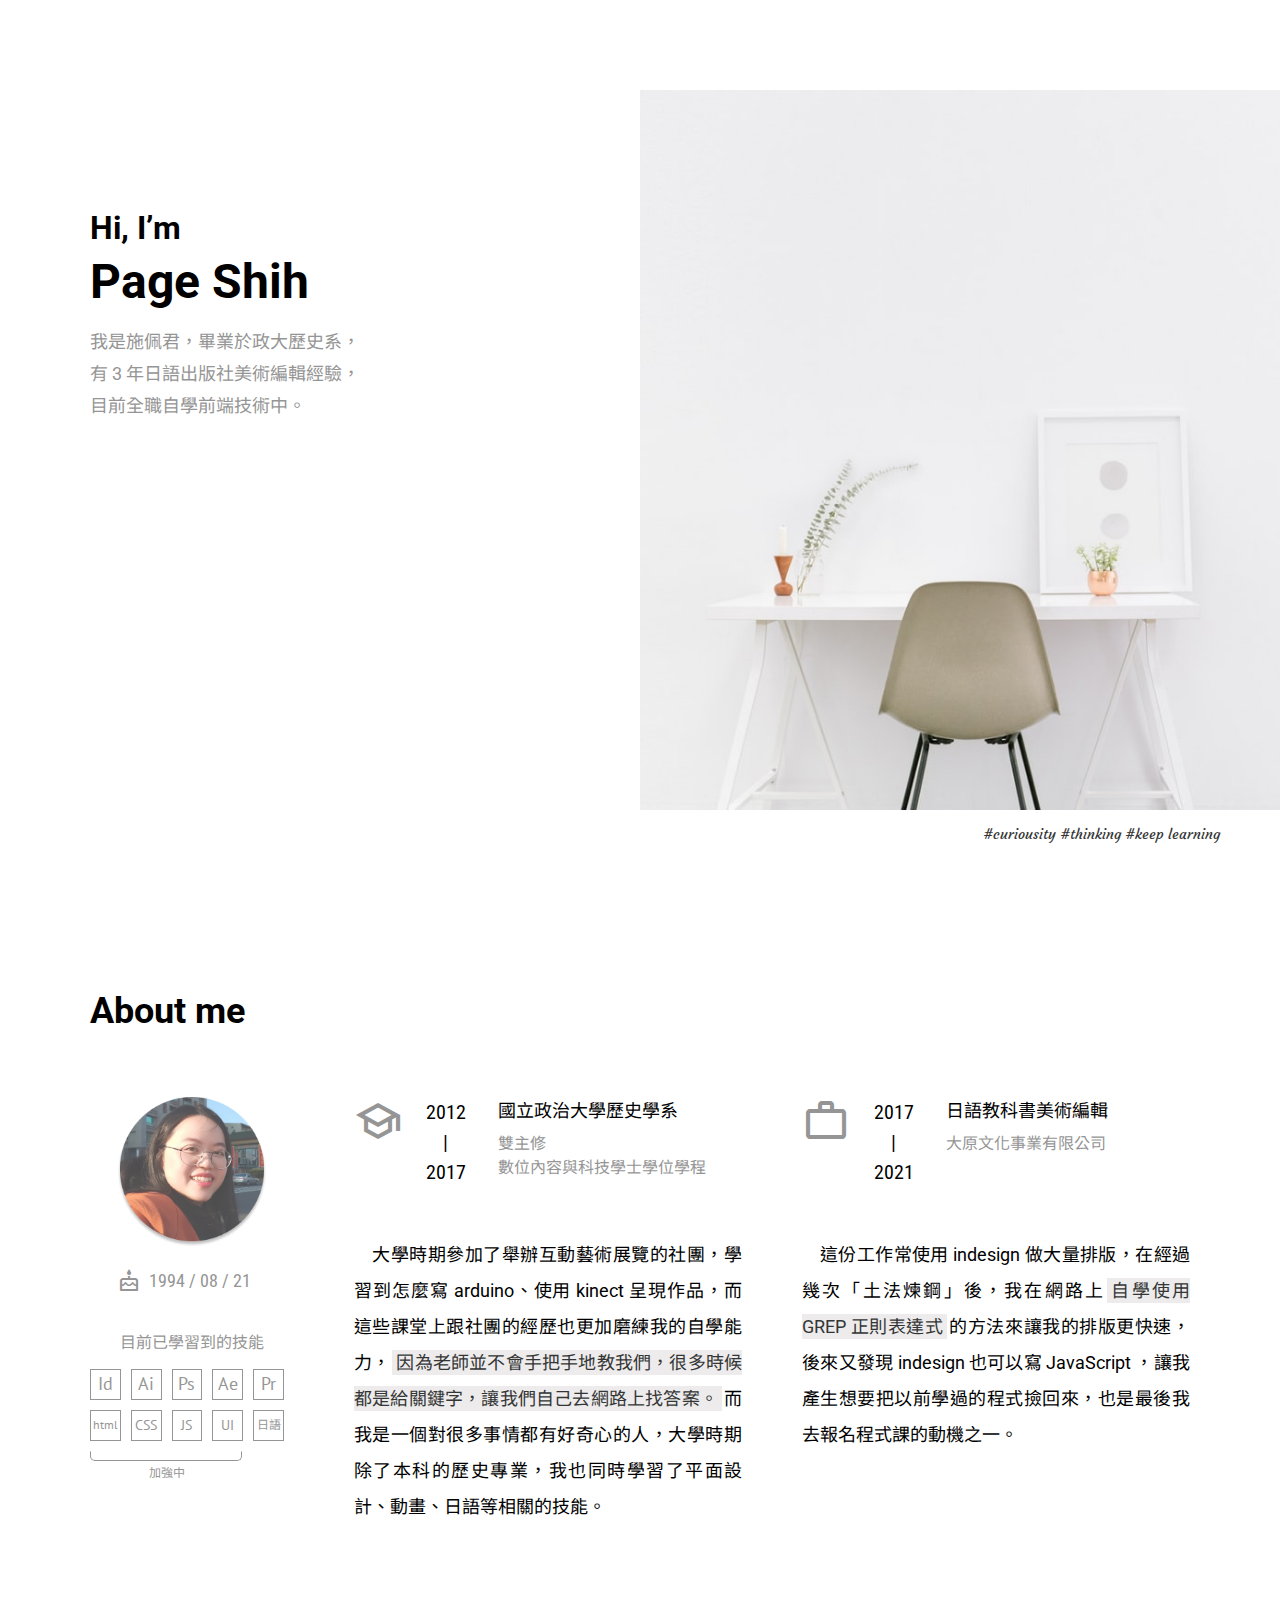
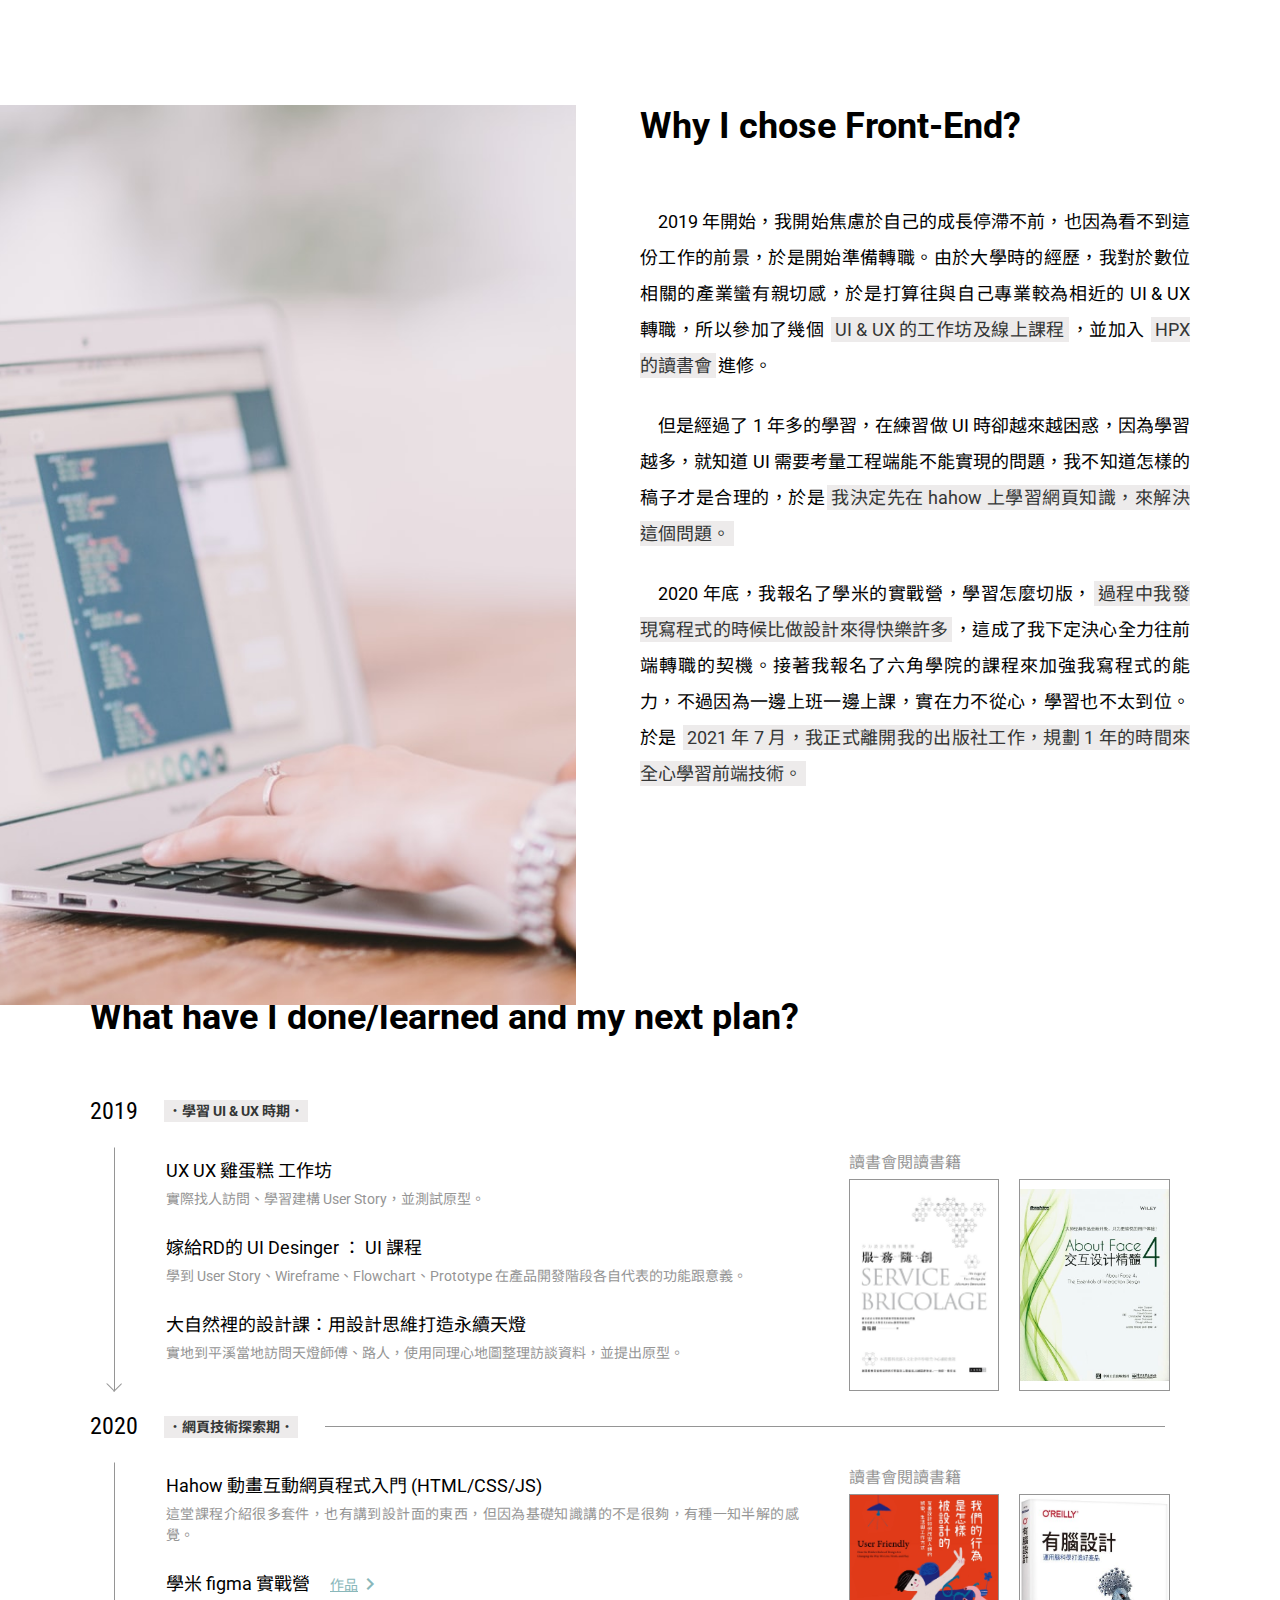
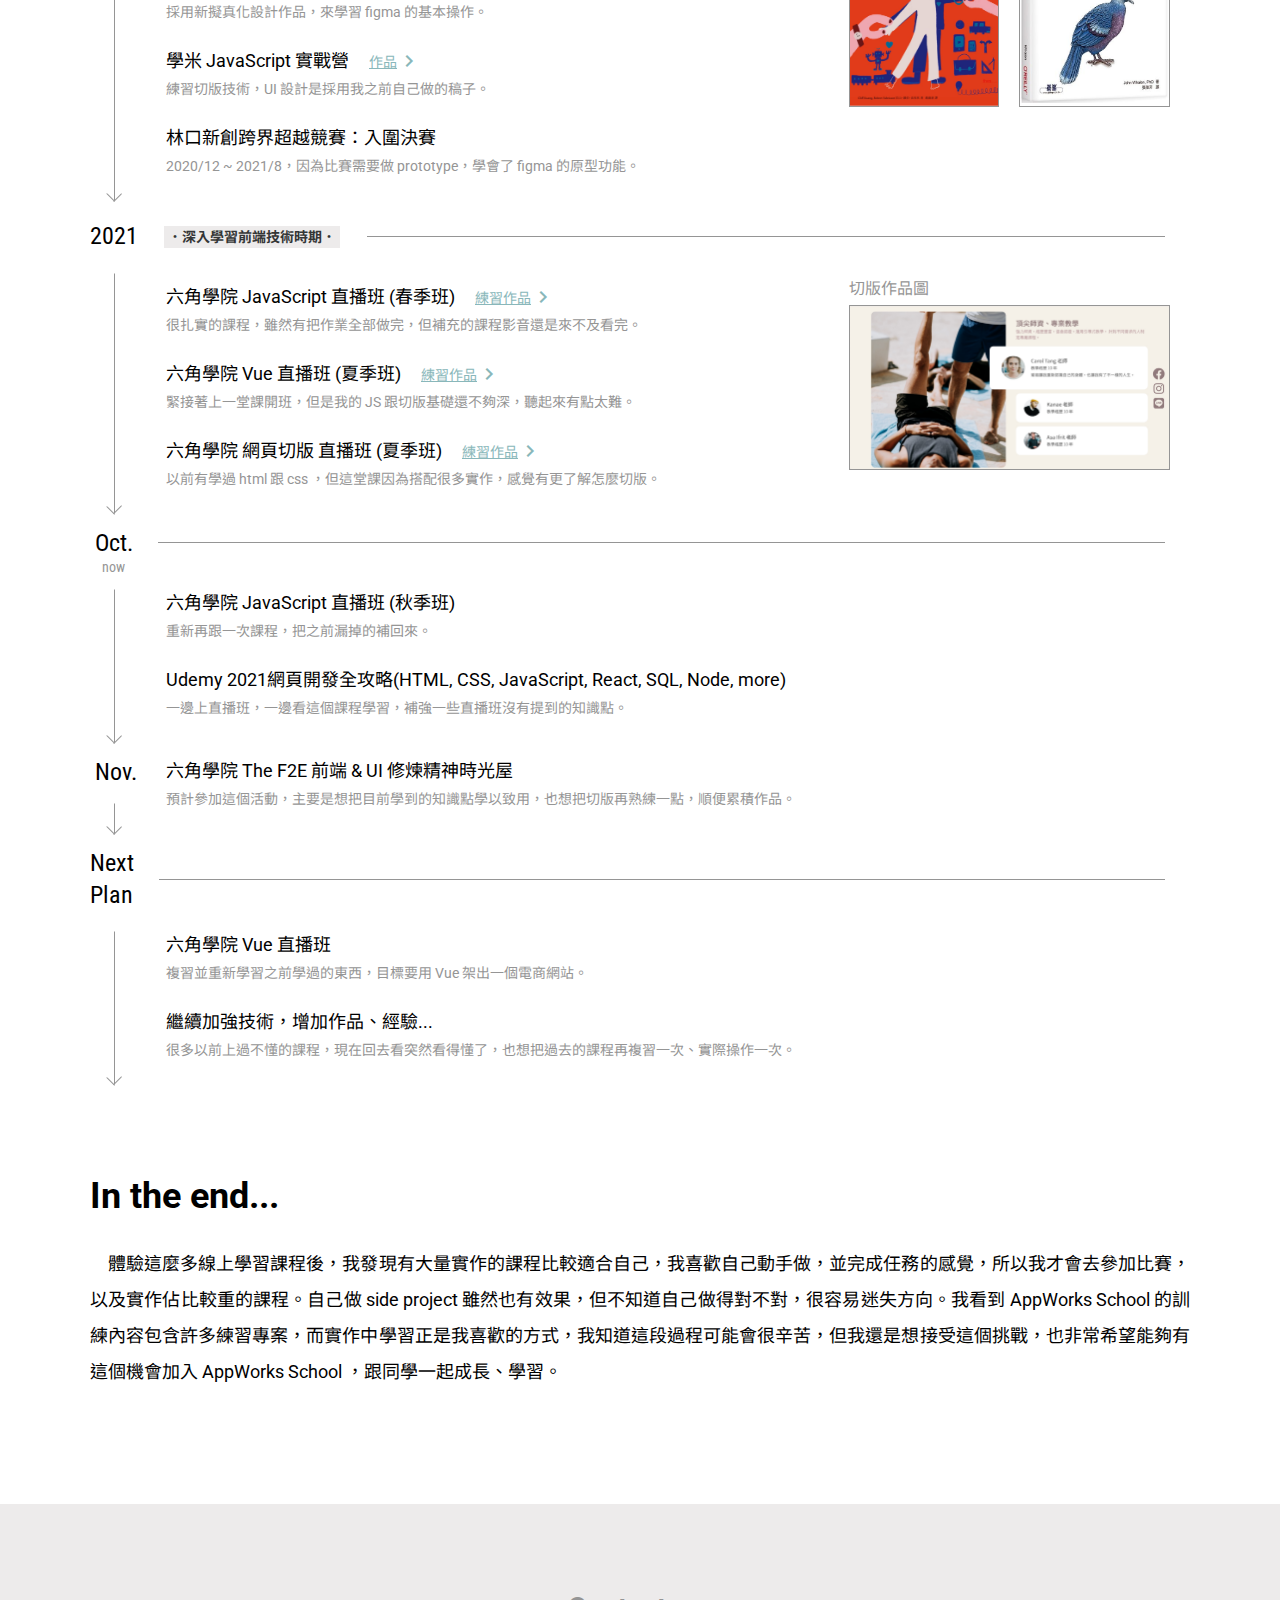
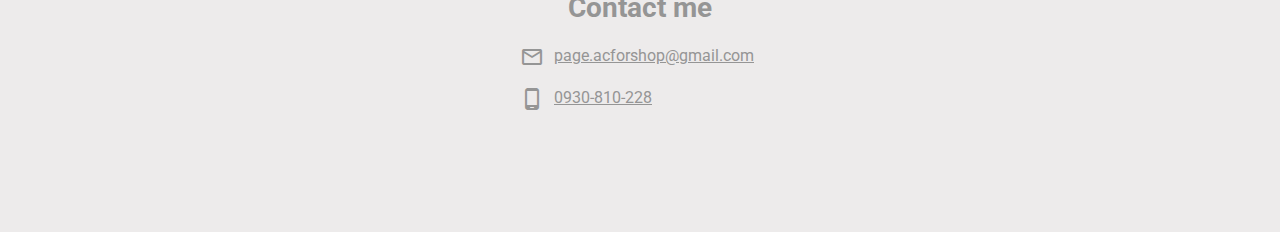
==== commit 5faf1e30: "correct character" ====
--- a/index.html
+++ b/index.html
@@ -336,7 +336,7 @@
     <!-- conclusion -->
     <section class="container pt-0 md-pt-2">
         <h2 class="mb-1_75">In the end...</h2>
-        <p class="text-indent-1">體驗這麼多線上學習課程後，我發現有大量實作的課程比較適合自己，我喜歡自己動手做，並完成任務的感覺，所以我才會去參加比賽，以及實作佔比較重的課程。自己做 side project 雖然也有效果，但不知道自己做得對不對，很容易迷失方向。我看到 Appworks School 的訓練內容包含許多練習專案，而實作中學習正是我喜歡的方式，我知道這段過程可能會很辛苦，但我還是想接受這個挑戰，也非常希望能夠有這個機會加入 Appworks School ，跟同學一起成長、學習。</p>
+        <p class="text-indent-1">體驗這麼多線上學習課程後，我發現有大量實作的課程比較適合自己，我喜歡自己動手做，並完成任務的感覺，所以我才會去參加比賽，以及實作佔比較重的課程。自己做 side project 雖然也有效果，但不知道自己做得對不對，很容易迷失方向。我看到 AppWorks School 的訓練內容包含許多練習專案，而實作中學習正是我喜歡的方式，我知道這段過程可能會很辛苦，但我還是想接受這個挑戰，也非常希望能夠有這個機會加入 AppWorks School ，跟同學一起成長、學習。</p>
     </section>
     <!-- contact me -->
     <section class="bg-light">
@@ -357,4 +357,4 @@
     </section>
 </body>
 
-</html>+</html>
